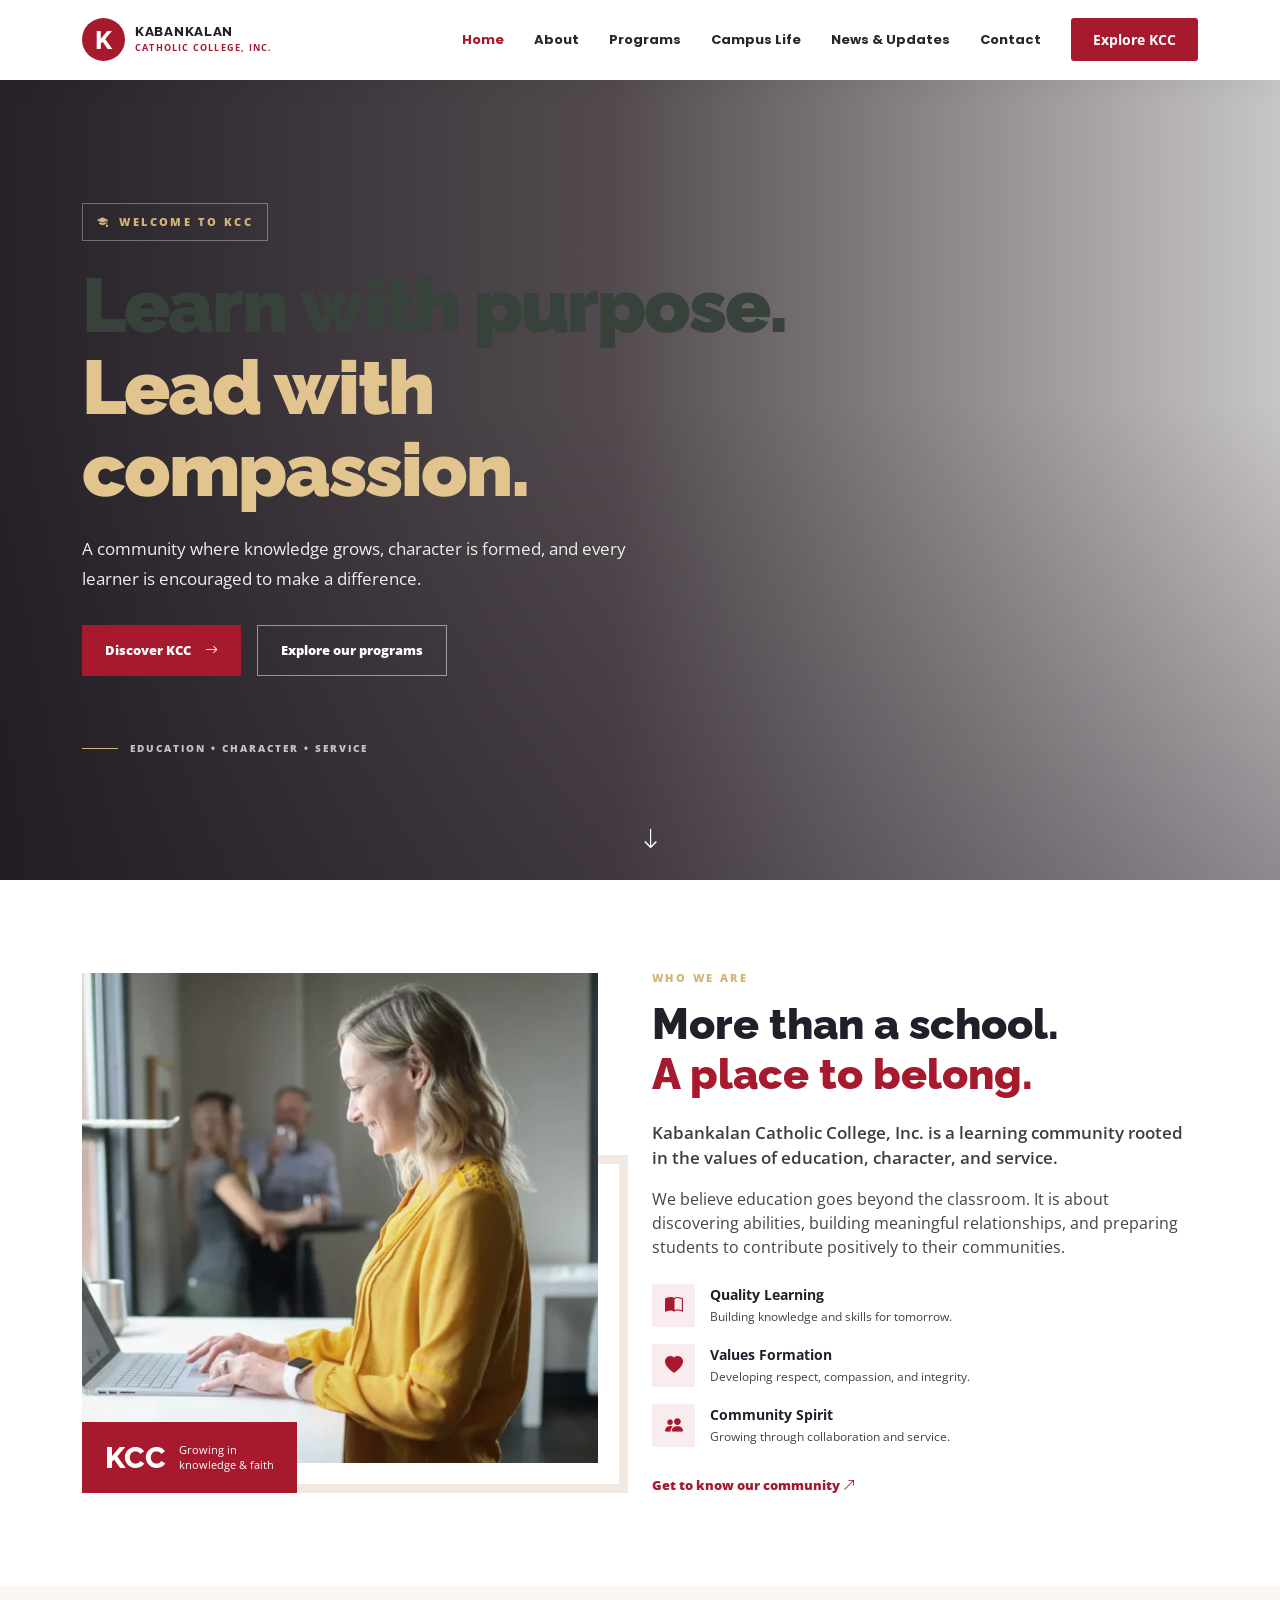
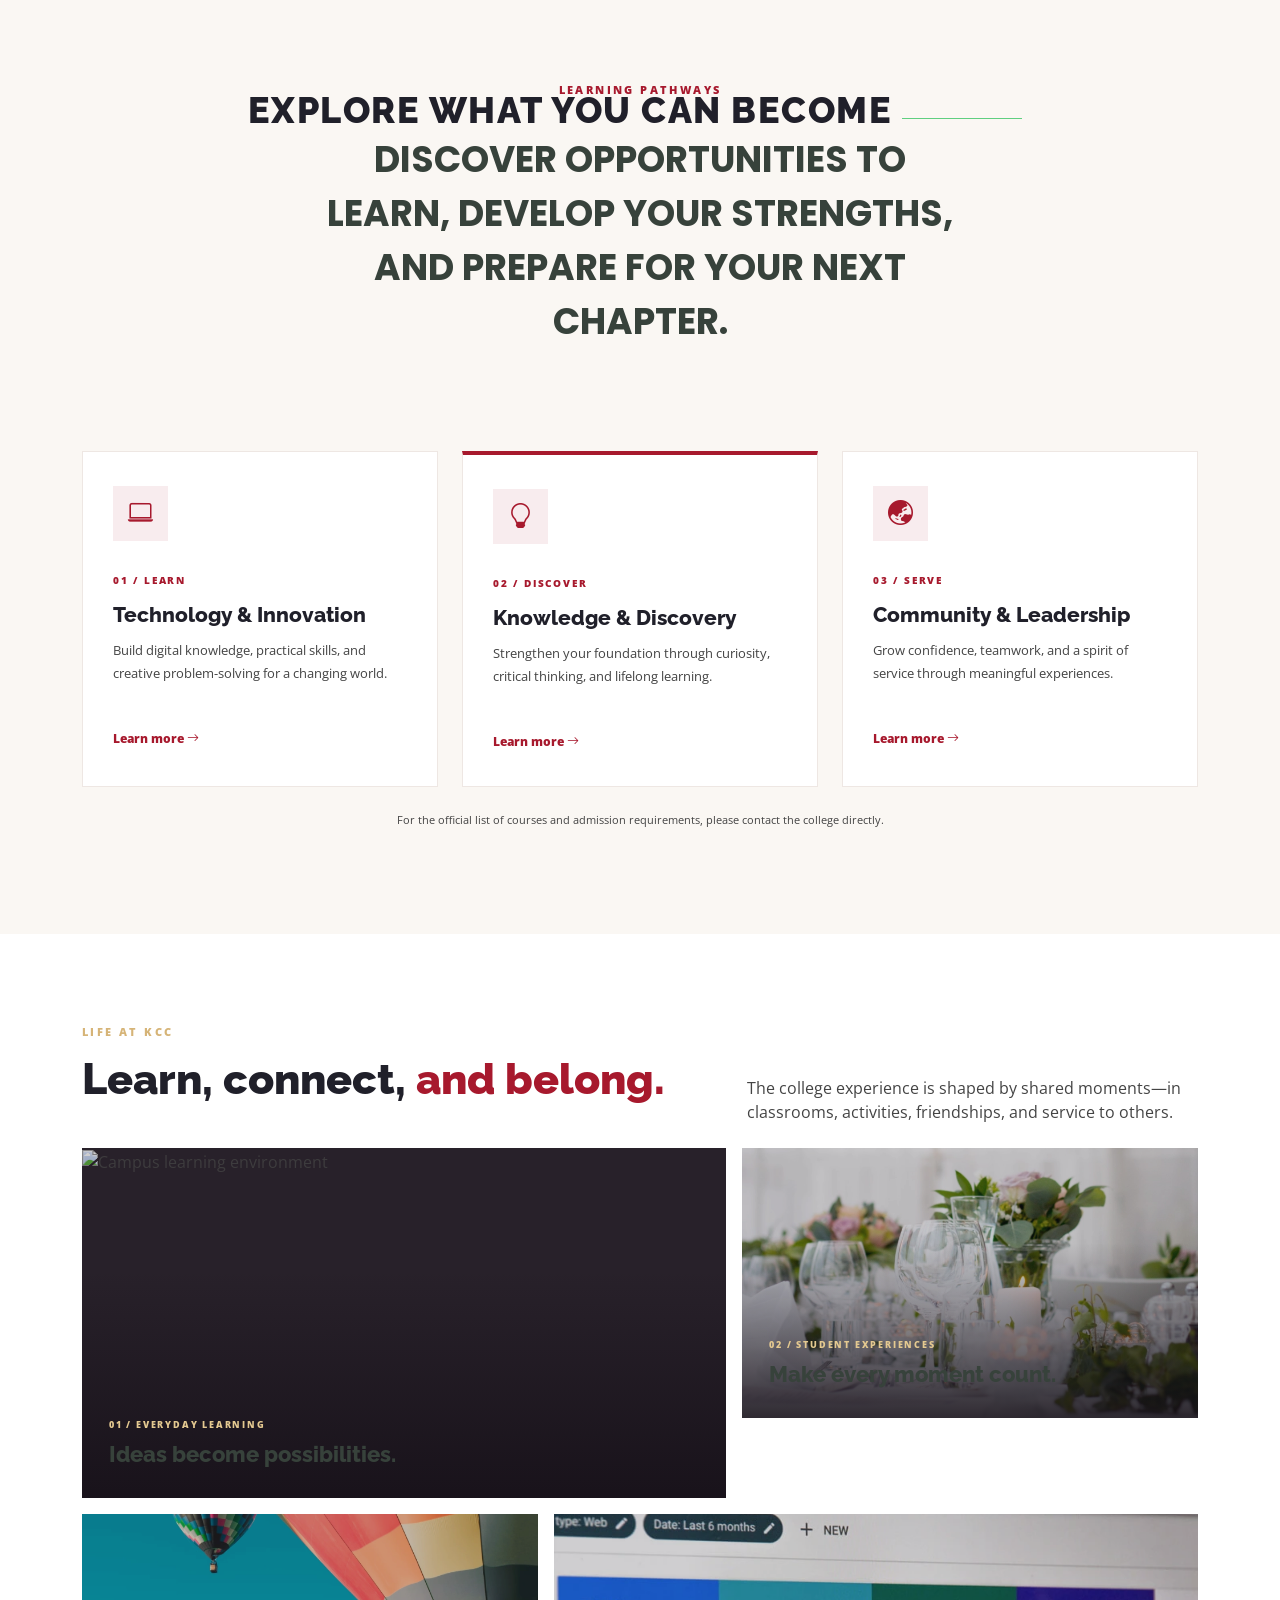
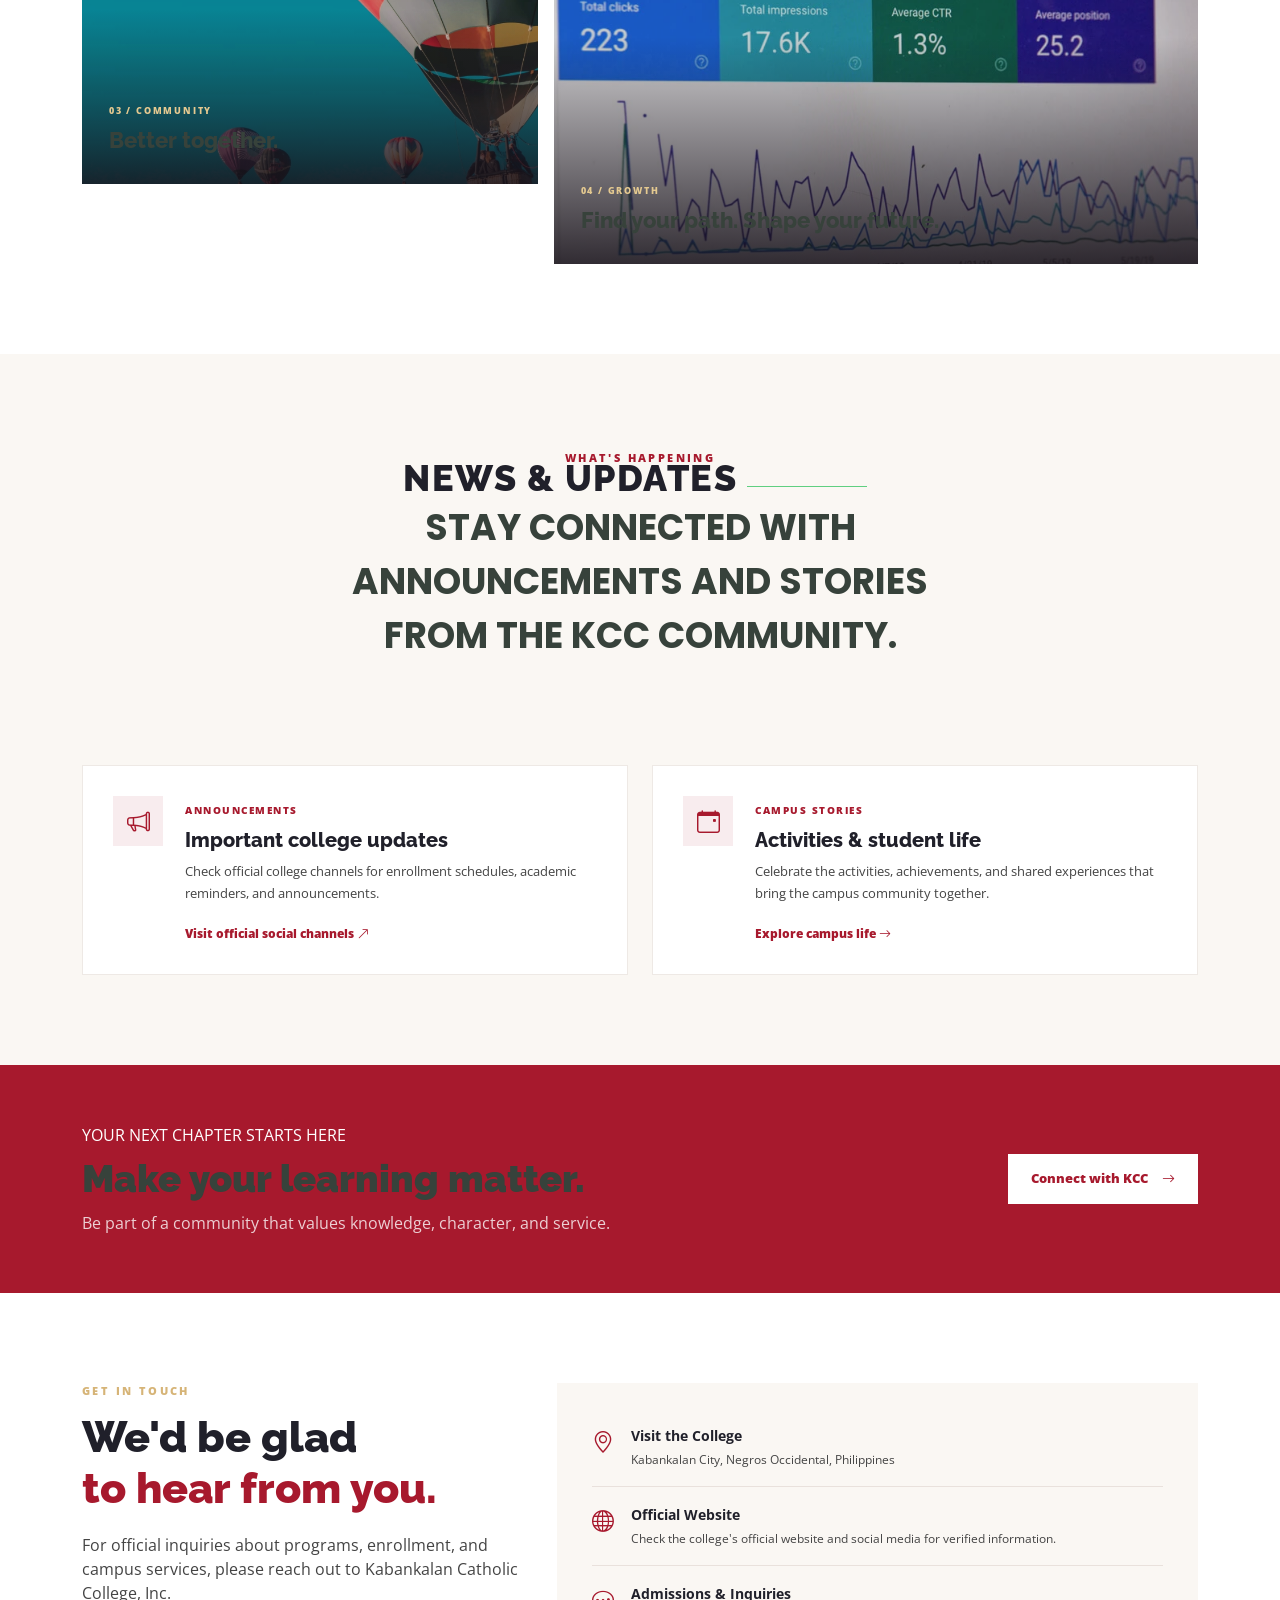
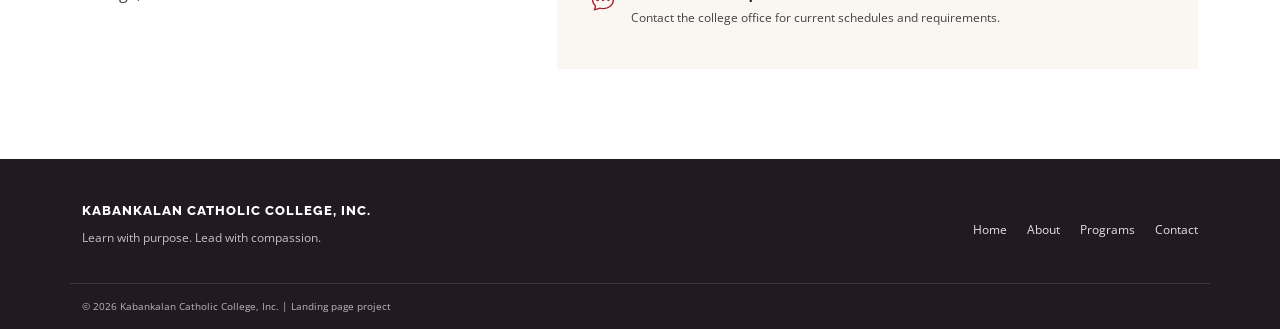
==== index.html @ 814be68b "update commit" ====
<!DOCTYPE html>
<html lang="en">
<head>
  <meta charset="utf-8"><meta name="viewport" content="width=device-width, initial-scale=1">
  <title>Kabankalan Catholic College, Inc. | Learn. Lead. Serve.</title>
  <meta name="description" content="Discover Kabankalan Catholic College, Inc. — a community committed to learning, character, and service.">
  <link rel="icon" href="assets/img/favicon.png">
  <link rel="preconnect" href="https://fonts.googleapis.com"><link rel="preconnect" href="https://fonts.gstatic.com" crossorigin>
  <link href="https://fonts.googleapis.com/css2?family=Open+Sans:wght@400;500;600;700;800&family=Poppins:wght@400;500;600;700;800&family=Raleway:wght@500;600;700;800;900&display=swap" rel="stylesheet">
  <link href="assets/vendor/bootstrap/css/bootstrap.min.css" rel="stylesheet"><link href="assets/vendor/bootstrap-icons/bootstrap-icons.css" rel="stylesheet"><link href="assets/vendor/aos/aos.css" rel="stylesheet"><link href="assets/css/main.css" rel="stylesheet"><link href="assets/css/kcc-custom.css" rel="stylesheet">
</head>
<body>
<header id="header" class="header d-flex align-items-center sticky-top"><div class="container-fluid container-xl d-flex align-items-center">
  <a href="#home" class="logo d-flex align-items-center me-auto"><span class="brand-mark">K</span><span class="brand-name">KABANKALAN<br><small>CATHOLIC COLLEGE, INC.</small></span></a>
  <nav id="navmenu" class="navmenu"><ul><li><a class="active" href="#home">Home</a></li><li><a href="#about">About</a></li><li><a href="#programs">Programs</a></li><li><a href="#campus">Campus Life</a></li><li><a href="#news">News & Updates</a></li><li><a href="#contact">Contact</a></li></ul><i class="mobile-nav-toggle d-xl-none bi bi-list"></i></nav>
  <a class="btn-getstarted" href="#programs">Explore KCC</a>
</div></header>
<main>
<section id="home" class="hero-kcc"><div class="hero-shade"></div><div class="container position-relative"><div class="row align-items-center min-vh-hero"><div class="col-lg-8" data-aos="fade-up"><span class="eyebrow"><i class="bi bi-mortarboard-fill"></i> WELCOME TO KCC</span><h1>Learn with purpose.<br><em>Lead with compassion.</em></h1><p class="hero-lead">A community where knowledge grows, character is formed, and every learner is encouraged to make a difference.</p><div class="d-flex flex-wrap gap-3"><a href="#about" class="btn-hero">Discover KCC <i class="bi bi-arrow-right"></i></a><a href="#programs" class="btn-outline-hero">Explore our programs</a></div><div class="hero-note"><span class="note-line"></span> EDUCATION • CHARACTER • SERVICE</div></div></div></div><a href="#about" class="scroll-cue"><i class="bi bi-arrow-down"></i></a></section>
<section id="about" class="section about-kcc"><div class="container"><div class="row align-items-center gy-5"><div class="col-lg-6" data-aos="fade-right"><div class="about-image-wrap"><img src="assets/img/about/about-1.webp" class="img-fluid about-photo" alt="Education and learning"><div class="image-stamp"><strong>KCC</strong><span>Growing in<br>knowledge & faith</span></div></div></div><div class="col-lg-6" data-aos="fade-left"><div class="section-kicker">WHO WE ARE</div><h2 class="section-heading">More than a school.<br><span>A place to belong.</span></h2><p class="lead-copy">Kabankalan Catholic College, Inc. is a learning community rooted in the values of education, character, and service.</p><p>We believe education goes beyond the classroom. It is about discovering abilities, building meaningful relationships, and preparing students to contribute positively to their communities.</p><div class="value-list"><div><i class="bi bi-book-half"></i><span><b>Quality Learning</b><small>Building knowledge and skills for tomorrow.</small></span></div><div><i class="bi bi-heart-fill"></i><span><b>Values Formation</b><small>Developing respect, compassion, and integrity.</small></span></div><div><i class="bi bi-people-fill"></i><span><b>Community Spirit</b><small>Growing through collaboration and service.</small></span></div></div><a href="#contact" class="text-link">Get to know our community <i class="bi bi-arrow-up-right"></i></a></div></div></div></section>
<section id="programs" class="section programs-kcc"><div class="container"><div class="section-title text-center" data-aos="fade-up"><span>LEARNING PATHWAYS</span><h2>Explore what you can become</h2><p>Discover opportunities to learn, develop your strengths, and prepare for your next chapter.</p></div><div class="row gy-4"><div class="col-lg-4 col-md-6" data-aos="fade-up"><article class="program-card"><div class="program-icon"><i class="bi bi-laptop"></i></div><span class="program-number">01 / LEARN</span><h3>Technology & Innovation</h3><p>Build digital knowledge, practical skills, and creative problem-solving for a changing world.</p><a href="#contact">Learn more <i class="bi bi-arrow-right"></i></a></article></div><div class="col-lg-4 col-md-6" data-aos="fade-up" data-aos-delay="100"><article class="program-card featured"><div class="program-icon"><i class="bi bi-lightbulb"></i></div><span class="program-number">02 / DISCOVER</span><h3>Knowledge & Discovery</h3><p>Strengthen your foundation through curiosity, critical thinking, and lifelong learning.</p><a href="#contact">Learn more <i class="bi bi-arrow-right"></i></a></article></div><div class="col-lg-4 col-md-6" data-aos="fade-up" data-aos-delay="200"><article class="program-card"><div class="program-icon"><i class="bi bi-globe-asia-australia"></i></div><span class="program-number">03 / SERVE</span><h3>Community & Leadership</h3><p>Grow confidence, teamwork, and a spirit of service through meaningful experiences.</p><a href="#contact">Learn more <i class="bi bi-arrow-right"></i></a></article></div></div><p class="program-disclaimer">For the official list of courses and admission requirements, please contact the college directly.</p></div></section>
<section id="campus" class="section campus-kcc"><div class="container"><div class="row align-items-end mb-4"><div class="col-lg-7"><div class="section-kicker">LIFE AT KCC</div><h2 class="section-heading">Learn, connect, <span>and belong.</span></h2></div><div class="col-lg-5"><p class="mb-0">The college experience is shaped by shared moments—in classrooms, activities, friendships, and service to others.</p></div></div><div class="row g-3 campus-grid"><div class="col-md-7"><div class="campus-tile tile-large"><img src="assets/img/hero-bg.jpg" alt="Campus learning environment"><div><span>01 / EVERYDAY LEARNING</span><h3>Ideas become possibilities.</h3></div></div></div><div class="col-md-5"><div class="campus-tile"><img src="assets/img/event/event-item-1.webp" alt="Student event"><div><span>02 / STUDENT EXPERIENCES</span><h3>Make every moment count.</h3></div></div></div><div class="col-md-5"><div class="campus-tile"><img src="assets/img/event/event-item-2.webp" alt="College community activity"><div><span>03 / COMMUNITY</span><h3>Better together.</h3></div></div></div><div class="col-md-7"><div class="campus-tile tile-wide"><img src="assets/img/course/course-2.webp" alt="Learning and collaboration"><div><span>04 / GROWTH</span><h3>Find your path. Shape your future.</h3></div></div></div></div></div></section>
<section id="news" class="section news-kcc"><div class="container"><div class="section-title text-center"><span>WHAT'S HAPPENING</span><h2>News & Updates</h2><p>Stay connected with announcements and stories from the KCC community.</p></div><div class="row gy-4"><div class="col-lg-6"><article class="news-card"><div class="news-icon"><i class="bi bi-megaphone"></i></div><div><span>ANNOUNCEMENTS</span><h3>Important college updates</h3><p>Check official college channels for enrollment schedules, academic reminders, and announcements.</p><a href="https://www.facebook.com/" target="_blank" rel="noopener">Visit official social channels <i class="bi bi-arrow-up-right"></i></a></div></article></div><div class="col-lg-6"><article class="news-card"><div class="news-icon"><i class="bi bi-calendar-event"></i></div><div><span>CAMPUS STORIES</span><h3>Activities & student life</h3><p>Celebrate the activities, achievements, and shared experiences that bring the campus community together.</p><a href="#campus">Explore campus life <i class="bi bi-arrow-right"></i></a></div></article></div></div></div></section>
<section class="cta-kcc"><div class="container"><div class="row align-items-center"><div class="col-lg-8"><span>YOUR NEXT CHAPTER STARTS HERE</span><h2>Make your learning matter.</h2><p>Be part of a community that values knowledge, character, and service.</p></div><div class="col-lg-4 text-lg-end"><a href="#contact" class="btn-hero">Connect with KCC <i class="bi bi-arrow-right"></i></a></div></div></div></section>
<section id="contact" class="section contact-kcc"><div class="container"><div class="row gy-4"><div class="col-lg-5"><div class="section-kicker">GET IN TOUCH</div><h2 class="section-heading">We'd be glad<br><span>to hear from you.</span></h2><p>For official inquiries about programs, enrollment, and campus services, please reach out to Kabankalan Catholic College, Inc.</p></div><div class="col-lg-7"><div class="contact-panel"><div><i class="bi bi-geo-alt"></i><span><b>Visit the College</b><small>Kabankalan City, Negros Occidental, Philippines</small></span></div><div><i class="bi bi-globe"></i><span><b>Official Website</b><small>Check the college's official website and social media for verified information.</small></span></div><div><i class="bi bi-chat-dots"></i><span><b>Admissions & Inquiries</b><small>Contact the college office for current schedules and requirements.</small></span></div></div></div></div></div></section>
</main>
<footer class="footer-kcc"><div class="container d-flex flex-wrap justify-content-between gap-3"><div><b>KABANKALAN CATHOLIC COLLEGE, INC.</b><p>Learn with purpose. Lead with compassion.</p></div><div class="footer-links"><a href="#home">Home</a><a href="#about">About</a><a href="#programs">Programs</a><a href="#contact">Contact</a></div></div><div class="container copyright">© 2026 Kabankalan Catholic College, Inc. | Landing page project</div></footer>
<script src="assets/vendor/bootstrap/js/bootstrap.bundle.min.js"></script><script src="assets/vendor/aos/aos.js"></script><script src="assets/js/main.js"></script><script>if(window.AOS){AOS.init({duration:700,once:true,offset:60});}</script>
</body></html>
---- assets/css/main.css ----
/**
* Template Name: Mentor
* Template URL: https://bootstrapmade.com/mentor-free-education-bootstrap-theme/
* Updated: Jul 07 2025 with Bootstrap v5.3.7
* Author: BootstrapMade.com
* License: https://bootstrapmade.com/license/
*/

/*--------------------------------------------------------------
# Font & Color Variables
# Help: https://bootstrapmade.com/color-system/
--------------------------------------------------------------*/
/* Fonts */
:root {
  --default-font: "Open Sans",  system-ui, -apple-system, "Segoe UI", Roboto, "Helvetica Neue", Arial, "Noto Sans", "Liberation Sans", sans-serif, "Apple Color Emoji", "Segoe UI Emoji", "Segoe UI Symbol", "Noto Color Emoji";
  --heading-font: "Raleway",  sans-serif;
  --nav-font: "Poppins",  sans-serif;
}

/* Global Colors - The following color variables are used throughout the website. Updating them here will change the color scheme of the entire website */
:root { 
  --background-color: #ffffff; /* Background color for the entire website, including individual sections */
  --default-color: #444444; /* Default color used for the majority of the text content across the entire website */
  --heading-color: #37423b; /* Color for headings, subheadings and title throughout the website */
  --accent-color: #5fcf80; /* Accent color that represents your brand on the website. It's used for buttons, links, and other elements that need to stand out */
  --surface-color: #ffffff; /* The surface color is used as a background of boxed elements within sections, such as cards, icon boxes, or other elements that require a visual separation from the global background. */
  --contrast-color: #ffffff; /* Contrast color for text, ensuring readability against backgrounds of accent, heading, or default colors. */
}

/* Nav Menu Colors - The following color variables are used specifically for the navigation menu. They are separate from the global colors to allow for more customization options */
:root {
  --nav-color: #272828;  /* The default color of the main navmenu links */
  --nav-hover-color: #5fcf80; /* Applied to main navmenu links when they are hovered over or active */
  --nav-mobile-background-color: #ffffff; /* Used as the background color for mobile navigation menu */
  --nav-dropdown-background-color: #ffffff; /* Used as the background color for dropdown items that appear when hovering over primary navigation items */
  --nav-dropdown-color: #272828; /* Used for navigation links of the dropdown items in the navigation menu. */
  --nav-dropdown-hover-color: #5fcf80; /* Similar to --nav-hover-color, this color is applied to dropdown navigation links when they are hovered over. */
}

/* Color Presets - These classes override global colors when applied to any section or element, providing reuse of the sam color scheme. */

.light-background {
  --background-color: #f9f9f9;
  --surface-color: #ffffff;
}

.dark-background {
  --background-color: #060606;
  --default-color: #ffffff;
  --heading-color: #ffffff;
  --surface-color: #252525;
  --contrast-color: #ffffff;
}

/* Smooth scroll */
:root {
  scroll-behavior: smooth;
}

/*--------------------------------------------------------------
# General Styling & Shared Classes
--------------------------------------------------------------*/
body {
  color: var(--default-color);
  background-color: var(--background-color);
  font-family: var(--default-font);
}

a {
  color: var(--accent-color);
  text-decoration: none;
  transition: 0.3s;
}

a:hover {
  color: color-mix(in srgb, var(--accent-color), transparent 25%);
  text-decoration: none;
}

h1,
h2,
h3,
h4,
h5,
h6 {
  color: var(--heading-color);
  font-family: var(--heading-font);
}

/* Email Form Messages
------------------------------*/
.email-form .error-message {
  display: none;
  background: #df1529;
  color: #ffffff;
  text-align: left;
  padding: 15px;
  margin-bottom: 24px;
  font-weight: 600;
}

.email-form .sent-message {
  display: none;
  color: #ffffff;
  background: #059652;
  text-align: center;
  padding: 15px;
  margin-bottom: 24px;
  font-weight: 600;
}

.email-form .loading {
  display: none;
  background: var(--surface-color);
  text-align: center;
  padding: 15px;
  margin-bottom: 24px;
}

.email-form .loading:before {
  content: "";
  display: inline-block;
  border-radius: 50%;
  width: 24px;
  height: 24px;
  margin: 0 10px -6px 0;
  border: 3px solid var(--accent-color);
  border-top-color: var(--surface-color);
  animation: email-form-loading 1s linear infinite;
}

@keyframes email-form-loading {
  0% {
    transform: rotate(0deg);
  }

  100% {
    transform: rotate(360deg);
  }
}

/* Pulsating Play Button
------------------------------*/
.pulsating-play-btn {
  width: 94px;
  height: 94px;
  background: radial-gradient(var(--accent-color) 50%, color-mix(in srgb, var(--accent-color), transparent 75%) 52%);
  border-radius: 50%;
  display: block;
  position: relative;
  overflow: hidden;
}

.pulsating-play-btn:before {
  content: "";
  position: absolute;
  width: 120px;
  height: 120px;
  animation-delay: 0s;
  animation: pulsate-play-btn 2s;
  animation-direction: forwards;
  animation-iteration-count: infinite;
  animation-timing-function: steps;
  opacity: 1;
  border-radius: 50%;
  border: 5px solid color-mix(in srgb, var(--accent-color), transparent 30%);
  top: -15%;
  left: -15%;
  background: rgba(198, 16, 0, 0);
}

.pulsating-play-btn:after {
  content: "";
  position: absolute;
  left: 50%;
  top: 50%;
  transform: translateX(-40%) translateY(-50%);
  width: 0;
  height: 0;
  border-top: 10px solid transparent;
  border-bottom: 10px solid transparent;
  border-left: 15px solid #fff;
  z-index: 100;
  transition: all 400ms cubic-bezier(0.55, 0.055, 0.675, 0.19);
}

.pulsating-play-btn:hover:before {
  content: "";
  position: absolute;
  left: 50%;
  top: 50%;
  transform: translateX(-40%) translateY(-50%);
  width: 0;
  height: 0;
  border: none;
  border-top: 10px solid transparent;
  border-bottom: 10px solid transparent;
  border-left: 15px solid #fff;
  z-index: 200;
  animation: none;
  border-radius: 0;
}

.pulsating-play-btn:hover:after {
  border-left: 15px solid var(--accent-color);
  transform: scale(20);
}

@keyframes pulsate-play-btn {
  0% {
    transform: scale(0.6, 0.6);
    opacity: 1;
  }

  100% {
    transform: scale(1, 1);
    opacity: 0;
  }
}

/*--------------------------------------------------------------
# Global Header
--------------------------------------------------------------*/
.header {
  color: var(--default-color);
  background-color: var(--background-color);
  padding: 15px 0;
  transition: all 0.5s;
  z-index: 997;
}

.header .logo {
  line-height: 1;
}

.header .logo img {
  max-height: 36px;
  margin-right: 8px;
}

.header .logo h1 {
  font-weight: 700;
  font-size: 30px;
  margin: 0;
  letter-spacing: 1px;
  text-transform: uppercase;
  color: var(--accent-color);
}

.header .btn-getstarted,
.header .btn-getstarted:focus {
  color: var(--contrast-color);
  background: var(--accent-color);
  font-size: 14px;
  padding: 8px 25px;
  margin: 0 0 0 30px;
  border-radius: 50px;
  transition: 0.3s;
}

.header .btn-getstarted:hover,
.header .btn-getstarted:focus:hover {
  color: var(--contrast-color);
  background: color-mix(in srgb, var(--accent-color), transparent 15%);
}

@media (max-width: 1200px) {
  .header .logo {
    order: 1;
  }

  .header .btn-getstarted {
    order: 2;
    margin: 0 15px 0 0;
    padding: 6px 15px;
  }

  .header .navmenu {
    order: 3;
  }
}

.scrolled .header {
  box-shadow: 0px 0 18px rgba(0, 0, 0, 0.1);
}

/*--------------------------------------------------------------
# Navigation Menu
--------------------------------------------------------------*/
/* Navmenu - Desktop */
@media (min-width: 1200px) {
  .navmenu {
    padding: 0;
  }

  .navmenu ul {
    margin: 0;
    padding: 0;
    display: flex;
    list-style: none;
    align-items: center;
  }

  .navmenu li {
    position: relative;
  }

  .navmenu a,
  .navmenu a:focus {
    color: var(--nav-color);
    padding: 18px 15px;
    font-size: 16px;
    font-family: var(--nav-font);
    font-weight: 400;
    display: flex;
    align-items: center;
    justify-content: space-between;
    white-space: nowrap;
    transition: 0.3s;
  }

  .navmenu a i,
  .navmenu a:focus i {
    font-size: 12px;
    line-height: 0;
    margin-left: 5px;
    transition: 0.3s;
  }

  .navmenu li:last-child a {
    padding-right: 0;
  }

  .navmenu li:hover>a,
  .navmenu .active,
  .navmenu .active:focus {
    color: var(--nav-hover-color);
  }

  .navmenu .dropdown ul {
    margin: 0;
    padding: 10px 0;
    background: var(--nav-dropdown-background-color);
    display: block;
    position: absolute;
    visibility: hidden;
    left: 14px;
    top: 130%;
    opacity: 0;
    transition: 0.3s;
    border-radius: 4px;
    z-index: 99;
    box-shadow: 0px 0px 30px rgba(0, 0, 0, 0.1);
  }

  .navmenu .dropdown ul li {
    min-width: 200px;
  }

  .navmenu .dropdown ul a {
    padding: 10px 20px;
    font-size: 15px;
    text-transform: none;
    color: var(--nav-dropdown-color);
  }

  .navmenu .dropdown ul a i {
    font-size: 12px;
  }

  .navmenu .dropdown ul a:hover,
  .navmenu .dropdown ul .active:hover,
  .navmenu .dropdown ul li:hover>a {
    color: var(--nav-dropdown-hover-color);
  }

  .navmenu .dropdown:hover>ul {
    opacity: 1;
    top: 100%;
    visibility: visible;
  }

  .navmenu .dropdown .dropdown ul {
    top: 0;
    left: -90%;
    visibility: hidden;
  }

  .navmenu .dropdown .dropdown:hover>ul {
    opacity: 1;
    top: 0;
    left: -100%;
    visibility: visible;
  }
}

/* Navmenu - Mobile */
@media (max-width: 1199px) {
  .mobile-nav-toggle {
    color: var(--nav-color);
    font-size: 28px;
    line-height: 0;
    margin-right: 10px;
    cursor: pointer;
    transition: color 0.3s;
  }

  .navmenu {
    padding: 0;
    z-index: 9997;
  }

  .navmenu ul {
    display: none;
    list-style: none;
    position: absolute;
    inset: 60px 20px 20px 20px;
    padding: 10px 0;
    margin: 0;
    border-radius: 6px;
    background-color: var(--nav-mobile-background-color);
    border: 1px solid color-mix(in srgb, var(--default-color), transparent 90%);
    box-shadow: none;
    overflow-y: auto;
    transition: 0.3s;
    z-index: 9998;
  }

  .navmenu a,
  .navmenu a:focus {
    color: var(--nav-dropdown-color);
    padding: 10px 20px;
    font-family: var(--nav-font);
    font-size: 17px;
    font-weight: 500;
    display: flex;
    align-items: center;
    justify-content: space-between;
    white-space: nowrap;
    transition: 0.3s;
  }

  .navmenu a i,
  .navmenu a:focus i {
    font-size: 12px;
    line-height: 0;
    margin-left: 5px;
    width: 30px;
    height: 30px;
    display: flex;
    align-items: center;
    justify-content: center;
    border-radius: 50%;
    transition: 0.3s;
    background-color: color-mix(in srgb, var(--accent-color), transparent 90%);
  }

  .navmenu a i:hover,
  .navmenu a:focus i:hover {
    background-color: var(--accent-color);
    color: var(--contrast-color);
  }

  .navmenu a:hover,
  .navmenu .active,
  .navmenu .active:focus {
    color: var(--nav-dropdown-hover-color);
  }

  .navmenu .active i,
  .navmenu .active:focus i {
    background-color: var(--accent-color);
    color: var(--contrast-color);
    transform: rotate(180deg);
  }

  .navmenu .dropdown ul {
    position: static;
    display: none;
    z-index: 99;
    padding: 10px 0;
    margin: 10px 20px;
    background-color: var(--nav-dropdown-background-color);
    transition: all 0.5s ease-in-out;
  }

  .navmenu .dropdown ul ul {
    background-color: rgba(33, 37, 41, 0.1);
  }

  .navmenu .dropdown>.dropdown-active {
    display: block;
    background-color: rgba(33, 37, 41, 0.03);
  }

  .mobile-nav-active {
    overflow: hidden;
  }

  .mobile-nav-active .mobile-nav-toggle {
    color: #fff;
    position: absolute;
    font-size: 32px;
    top: 15px;
    right: 15px;
    margin-right: 0;
    z-index: 9999;
  }

  .mobile-nav-active .navmenu {
    position: fixed;
    overflow: hidden;
    inset: 0;
    background: rgba(33, 37, 41, 0.8);
    transition: 0.3s;
  }

  .mobile-nav-active .navmenu>ul {
    display: block;
  }
}

/*--------------------------------------------------------------
# Global Footer
--------------------------------------------------------------*/
.footer {
  color: var(--default-color);
  background-color: var(--background-color);
  font-size: 14px;
  padding-bottom: 50px;
  position: relative;
}

.footer .footer-top {
  padding-top: 50px;
}

.footer .footer-about .logo {
  margin-bottom: 0;
}

.footer .footer-about .logo img {
  max-height: 40px;
  margin-right: 6px;
}

.footer .footer-about .logo span {
  font-size: 26px;
  font-weight: 700;
  letter-spacing: 1px;
  font-family: var(--heading-font);
  color: var(--heading-color);
}

.footer .footer-about p {
  font-size: 14px;
  font-family: var(--heading-font);
}

.footer .social-links a {
  display: flex;
  align-items: center;
  justify-content: center;
  width: 40px;
  height: 40px;
  border-radius: 50%;
  border: 1px solid color-mix(in srgb, var(--default-color), transparent 50%);
  font-size: 16px;
  color: color-mix(in srgb, var(--default-color), transparent 30%);
  margin-right: 10px;
  transition: 0.3s;
}

.footer .social-links a:hover {
  color: var(--accent-color);
  border-color: var(--accent-color);
}

.footer h4 {
  font-size: 16px;
  font-weight: bold;
  position: relative;
  padding-bottom: 12px;
}

.footer .footer-links {
  margin-bottom: 30px;
}

.footer .footer-links ul {
  list-style: none;
  padding: 0;
  margin: 0;
}

.footer .footer-links ul i {
  padding-right: 2px;
  font-size: 12px;
  line-height: 0;
}

.footer .footer-links ul li {
  padding: 10px 0;
  display: flex;
  align-items: center;
}

.footer .footer-links ul li:first-child {
  padding-top: 0;
}

.footer .footer-links ul a {
  color: color-mix(in srgb, var(--default-color), transparent 30%);
  display: inline-block;
  line-height: 1;
}

.footer .footer-links ul a:hover {
  color: var(--accent-color);
}

.footer .footer-contact p {
  margin-bottom: 5px;
}

.footer .footer-newsletter .newsletter-form {
  margin-top: 30px;
  margin-bottom: 15px;
  padding: 6px 8px;
  position: relative;
  border-radius: 50px;
  border: 1px solid color-mix(in srgb, var(--default-color), transparent 80%);
  display: flex;
  background-color: var(--surface-color);
  transition: 0.3s;
}

.footer .footer-newsletter .newsletter-form:focus-within {
  border-color: var(--accent-color);
}

.footer .footer-newsletter .newsletter-form input[type=email] {
  border: 0;
  padding: 4px 8px;
  width: 100%;
  background-color: var(--surface-color);
  color: var(--default-color);
}

.footer .footer-newsletter .newsletter-form input[type=email]:focus-visible {
  outline: none;
}

.footer .footer-newsletter .newsletter-form input[type=submit] {
  border: 0;
  font-size: 16px;
  padding: 0 20px 2px 20px;
  margin: -7px -8px -7px 0;
  background: var(--accent-color);
  color: var(--contrast-color);
  transition: 0.3s;
  border-radius: 50px;
}

.footer .footer-newsletter .newsletter-form input[type=submit]:hover {
  background: color-mix(in srgb, var(--accent-color), transparent 20%);
}

.footer .copyright {
  padding-top: 25px;
  padding-bottom: 25px;
  background-color: color-mix(in srgb, var(--default-color), transparent 95%);
}

.footer .copyright p {
  margin-bottom: 0;
}

.footer .credits {
  margin-top: 6px;
  font-size: 13px;
}

/*--------------------------------------------------------------
# Preloader
--------------------------------------------------------------*/
#preloader {
  position: fixed;
  inset: 0;
  z-index: 999999;
  overflow: hidden;
  background: var(--background-color);
  transition: all 0.6s ease-out;
}

#preloader:before {
  content: "";
  position: fixed;
  top: calc(50% - 30px);
  left: calc(50% - 30px);
  border: 6px solid #ffffff;
  border-color: var(--accent-color) transparent var(--accent-color) transparent;
  border-radius: 50%;
  width: 60px;
  height: 60px;
  animation: animate-preloader 1.5s linear infinite;
}

@keyframes animate-preloader {
  0% {
    transform: rotate(0deg);
  }

  100% {
    transform: rotate(360deg);
  }
}

/*--------------------------------------------------------------
# Scroll Top Button
--------------------------------------------------------------*/
.scroll-top {
  position: fixed;
  visibility: hidden;
  opacity: 0;
  right: 15px;
  bottom: -15px;
  z-index: 99999;
  background-color: var(--accent-color);
  width: 44px;
  height: 44px;
  border-radius: 50px;
  transition: all 0.4s;
}

.scroll-top i {
  font-size: 24px;
  color: var(--contrast-color);
  line-height: 0;
}

.scroll-top:hover {
  background-color: color-mix(in srgb, var(--accent-color), transparent 20%);
  color: var(--contrast-color);
}

.scroll-top.active {
  visibility: visible;
  opacity: 1;
  bottom: 15px;
}

/*--------------------------------------------------------------
# Disable aos animation delay on mobile devices
--------------------------------------------------------------*/
@media screen and (max-width: 768px) {
  [data-aos-delay] {
    transition-delay: 0 !important;
  }
}

/*--------------------------------------------------------------
# Global Page Titles & Breadcrumbs
--------------------------------------------------------------*/
.page-title {
  --default-color: var(--contrast-color);
  --background-color: var(--accent-color);
  --heading-color: var(--contrast-color);
  color: var(--default-color);
  background-color: var(--background-color);
  position: relative;
}

.page-title .heading {
  padding: 80px 0;
  border-top: 1px solid color-mix(in srgb, var(--default-color), transparent 90%);
}

.page-title .heading h1 {
  font-size: 38px;
  font-weight: 700;
}

.page-title nav {
  background-color: color-mix(in srgb, var(--accent-color) 90%, black 5%);
  padding: 20px 0;
}

.page-title nav a {
  color: var(--default-color);
}

.page-title nav ol {
  display: flex;
  flex-wrap: wrap;
  list-style: none;
  margin: 0;
  font-size: 16px;
  font-weight: 600;
}

.page-title nav ol li+li {
  padding-left: 10px;
}

.page-title nav ol li+li::before {
  content: "/";
  display: inline-block;
  padding-right: 10px;
  color: color-mix(in srgb, var(--default-color), transparent 70%);
}

/*--------------------------------------------------------------
# Global Sections
--------------------------------------------------------------*/
section,
.section {
  color: var(--default-color);
  background-color: var(--background-color);
  padding: 60px 0;
  scroll-margin-top: 900px;
  overflow: clip;
}

@media (max-width: 1199px) {

  section,
  .section {
    scroll-margin-top: 66px;
  }
}

/*--------------------------------------------------------------
# Global Section Titles
--------------------------------------------------------------*/
.section-title {
  padding-bottom: 60px;
  position: relative;
}

.section-title h2 {
  font-size: 14px;
  font-weight: 500;
  padding: 0;
  line-height: 1px;
  margin: 0;
  letter-spacing: 1.5px;
  text-transform: uppercase;
  color: color-mix(in srgb, var(--default-color), transparent 50%);
  position: relative;
}

.section-title h2::after {
  content: "";
  width: 120px;
  height: 1px;
  display: inline-block;
  background: var(--accent-color);
  margin: 4px 10px;
}

.section-title p {
  color: var(--heading-color);
  margin: 0;
  font-size: 36px;
  font-weight: 700;
  font-family: var(--nav-font);
  text-transform: uppercase;
}

/*--------------------------------------------------------------
# Hero Section
--------------------------------------------------------------*/
.hero {
  width: 100%;
  min-height: 80vh;
  position: relative;
  padding: 80px 0;
  display: flex;
  align-items: center;
  justify-content: center;
  color: var(--default-color);
}

.hero img {
  position: absolute;
  inset: 0;
  display: block;
  width: 100%;
  height: 100%;
  object-fit: cover;
  z-index: 1;
}

.hero:before {
  content: "";
  background: color-mix(in srgb, var(--background-color), transparent 60%);
  position: absolute;
  inset: 0;
  z-index: 2;
}

.hero .container {
  position: relative;
  z-index: 3;
}

.hero h2 {
  margin: 0;
  font-size: 48px;
  font-weight: 700;
}

.hero p {
  color: color-mix(in srgb, var(--default-color), transparent 20%);
  margin: 10px 0 0 0;
  font-size: 24px;
}

.hero .btn-get-started {
  font-weight: 500;
  font-size: 15px;
  letter-spacing: 1px;
  display: inline-block;
  padding: 8px 35px 10px 35px;
  border-radius: 50px;
  transition: 0.4s;
  margin-top: 30px;
  border: 2px solid var(--default-color);
  color: var(--default-color);
}

.hero .btn-get-started:hover {
  background: var(--accent-color);
  border: 2px solid var(--accent-color);
}

@media (max-width: 768px) {
  .hero h2 {
    font-size: 32px;
  }

  .hero p {
    font-size: 18px;
  }
}

/*--------------------------------------------------------------
# About Section
--------------------------------------------------------------*/
.about .content h3 {
  font-size: 2rem;
  font-weight: 700;
}

.about .content ul {
  list-style: none;
  padding: 0;
}

.about .content ul li {
  padding-bottom: 10px;
}

.about .content ul i {
  font-size: 1.25rem;
  margin-right: 4px;
  color: var(--accent-color);
}

.about .content p:last-child {
  margin-bottom: 0;
}

.about .content .read-more {
  background: var(--accent-color);
  color: var(--contrast-color);
  font-family: var(--heading-font);
  font-weight: 500;
  font-size: 15px;
  letter-spacing: 1px;
  padding: 10px 24px 12px 24px;
  border-radius: 50px;
  transition: 0.3s;
  display: inline-flex;
  align-items: center;
  justify-content: center;
}

.about .content .read-more i {
  font-size: 18px;
  margin-left: 5px;
  line-height: 0;
  transition: 0.3s;
}

.about .content .read-more:hover {
  background: color-mix(in srgb, var(--accent-color), transparent 20%);
  padding-right: 19px;
}

.about .content .read-more:hover i {
  margin-left: 10px;
}

/*--------------------------------------------------------------
# Counts Section
--------------------------------------------------------------*/
.counts {
  padding: 25px 0;
}

.counts .stats-item {
  padding: 30px;
  width: 100%;
}

.counts .stats-item span {
  font-size: 48px;
  display: block;
  color: var(--accent-color);
  font-weight: 700;
}

.counts .stats-item p {
  color: color-mix(in srgb, var(--default-color), transparent 40%);
  padding: 0;
  margin: 0;
  font-family: var(--heading-font);
  font-size: 15px;
  font-weight: 600;
}

/*--------------------------------------------------------------
# Why Us Section
--------------------------------------------------------------*/
.why-us .why-box {
  color: var(--contrast-color);
  background: var(--accent-color);
  padding: 30px;
}

.why-us .why-box h3 {
  color: var(--contrast-color);
  font-weight: 700;
  font-size: 34px;
  margin-bottom: 30px;
}

.why-us .why-box p {
  margin-bottom: 30px;
}

.why-us .why-box .more-btn {
  display: inline-block;
  background: color-mix(in srgb, var(--contrast-color), transparent 85%);
  padding: 8px 40px 10px 40px;
  color: var(--contrast-color);
  transition: all ease-in-out 0.4s;
  border-radius: 50px;
}

.why-us .why-box .more-btn i {
  font-size: 14px;
}

.why-us .why-box .more-btn:hover {
  color: var(--accent-color);
  background: var(--surface-color);
}

.why-us .icon-box {
  background-color: var(--surface-color);
  text-align: center;
  padding: 40px 30px;
  width: 100%;
  height: 100%;
  border: 1px solid color-mix(in srgb, var(--default-color), transparent 90%);
}

.why-us .icon-box i {
  color: var(--accent-color);
  font-size: 32px;
  margin-bottom: 30px;
  background: color-mix(in srgb, var(--accent-color), transparent 95%);
  border-radius: 50px;
  display: flex;
  align-items: center;
  justify-content: center;
  width: 72px;
  height: 72px;
  transition: 0.3s;
}

.why-us .icon-box h4 {
  font-size: 20px;
  font-weight: 700;
  margin: 0 0 30px 0;
}

.why-us .icon-box p {
  font-size: 15px;
  color: color-mix(in srgb, var(--default-color), transparent 30%);
}

.why-us .icon-box:hover i {
  color: var(--contrast-color);
  background: var(--accent-color);
}

/*--------------------------------------------------------------
# Features Section
--------------------------------------------------------------*/
.features {
  padding: 10px 0;
}

.features .features-item {
  background-color: var(--surface-color);
  display: flex;
  align-items: center;
  padding: 20px;
  transition: 0.3s;
  border: 1px solid color-mix(in srgb, var(--default-color), transparent 90%);
  position: relative;
}

.features .features-item i {
  font-size: 32px;
  padding-right: 10px;
  line-height: 0;
}

.features .features-item h3 {
  font-weight: 700;
  margin: 0;
  padding: 0;
  line-height: 1;
  font-size: 16px;
}

.features .features-item h3 a {
  color: var(--heading-color);
  transition: 0.3s;
}

.features .features-item:hover {
  border-color: var(--accent-color);
}

.features .features-item:hover h3 a {
  color: var(--accent-color);
}

/*--------------------------------------------------------------
# Courses Section
--------------------------------------------------------------*/
.courses .course-item {
  background-color: var(--surface-color);
  border: 1px solid color-mix(in srgb, var(--default-color), transparent 90%);
  border-radius: 5px;
}

.courses .course-content {
  padding: 15px;
}

.courses .course-content h3 {
  font-weight: 700;
  font-size: 20px;
}

.courses .course-content h3 a {
  color: var(--heading-color);
  transition: 0.3s;
}

.courses .course-content h3 a:hover {
  color: var(--accent-color);
}

.courses .course-content .category {
  background: var(--accent-color);
  color: var(--contrast-color);
  font-size: 14px;
  padding: 6px 14px;
  margin: 0;
  border-radius: 5px;
}

.courses .course-content .price {
  margin: 0;
  font-weight: 700;
  font-size: 18px;
  color: color-mix(in srgb, var(--default-color), transparent 20%);
}

.courses .course-content .description {
  font-size: 14px;
  color: color-mix(in srgb, var(--default-color), transparent 20%);
}

.courses .trainer {
  padding-top: 15px;
  border-top: 1px solid color-mix(in srgb, var(--default-color), transparent 90%);
}

.courses .trainer .trainer-profile img {
  max-width: 50px;
  border-radius: 50px;
}

.courses .trainer .trainer-profile .trainer-link {
  padding-left: 10px;
  font-weight: 600;
  font-size: 16px;
  color: color-mix(in srgb, var(--default-color), transparent 20%);
  transition: 0.3s;
}

.courses .trainer .trainer-profile .trainer-link:hover {
  color: var(--accent-color);
}

.courses .trainer .trainer-rank {
  font-size: 18px;
  color: color-mix(in srgb, var(--default-color), transparent 60%);
}

.courses .trainer .trainer-rank .user-icon {
  font-size: 22px;
}

/*--------------------------------------------------------------
# Trainers Index Section
--------------------------------------------------------------*/
.trainers-index .member {
  background-color: var(--surface-color);
  border: 1px solid color-mix(in srgb, var(--default-color), transparent 90%);
  text-align: center;
  margin-bottom: 20px;
}

.trainers-index .member img {
  margin: -1px -1px 30px -1px;
}

.trainers-index .member .member-content {
  padding: 0 20px 30px 20px;
}

.trainers-index .member h4 {
  font-weight: 700;
  margin-bottom: 2px;
  font-size: 18px;
}

.trainers-index .member span {
  font-style: italic;
  display: block;
  font-size: 13px;
  color: color-mix(in srgb, var(--default-color), transparent 20%);
}

.trainers-index .member p {
  padding-top: 10px;
  font-size: 14px;
  font-style: italic;
  color: color-mix(in srgb, var(--default-color), transparent 40%);
}

.trainers-index .member .social {
  margin-top: 15px;
}

.trainers-index .member .social a {
  color: color-mix(in srgb, var(--default-color), transparent 60%);
  transition: 0.3s;
}

.trainers-index .member .social a:hover {
  color: var(--accent-color);
}

.trainers-index .member .social i {
  font-size: 18px;
  margin: 0 2px;
}

/*--------------------------------------------------------------
# About Us Section
--------------------------------------------------------------*/
.about-us .content h3 {
  font-size: 2rem;
  font-weight: 700;
}

.about-us .content ul {
  list-style: none;
  padding: 0;
}

.about-us .content ul li {
  padding-bottom: 10px;
}

.about-us .content ul i {
  font-size: 1.25rem;
  margin-right: 4px;
  color: var(--accent-color);
}

.about-us .content p:last-child {
  margin-bottom: 0;
}

/*--------------------------------------------------------------
# Testimonials Section
--------------------------------------------------------------*/
.testimonials .testimonial-wrap {
  padding-left: 50px;
}

.testimonials .testimonials-carousel,
.testimonials .testimonials-slider {
  overflow: hidden;
}

.testimonials .testimonial-item {
  background-color: var(--surface-color);
  border: 1px solid color-mix(in srgb, var(--default-color), transparent 90%);
  box-sizing: content-box;
  padding: 30px 30px 30px 60px;
  margin: 30px 15px;
  min-height: 200px;
  position: relative;
}

.testimonials .testimonial-item .testimonial-img {
  width: 90px;
  border-radius: 10px;
  border: 6px solid var(--background-color);
  position: absolute;
  left: -45px;
}

.testimonials .testimonial-item h3 {
  font-size: 18px;
  font-weight: bold;
  margin: 10px 0 5px 0;
}

.testimonials .testimonial-item h4 {
  color: color-mix(in srgb, var(--default-color), transparent 50%);
  font-size: 14px;
  margin: 0;
}

.testimonials .testimonial-item .stars {
  margin: 10px 0;
}

.testimonials .testimonial-item .stars i {
  color: #ffc107;
  margin: 0 1px;
}

.testimonials .testimonial-item .quote-icon-left,
.testimonials .testimonial-item .quote-icon-right {
  color: color-mix(in srgb, var(--accent-color), transparent 60%);
  font-size: 26px;
  line-height: 0;
}

.testimonials .testimonial-item .quote-icon-left {
  display: inline-block;
  left: -5px;
  position: relative;
}

.testimonials .testimonial-item .quote-icon-right {
  display: inline-block;
  right: -5px;
  position: relative;
  top: 10px;
  transform: scale(-1, -1);
}

.testimonials .testimonial-item p {
  font-style: italic;
  margin: 15px auto 15px auto;
}

.testimonials .swiper-wrapper {
  height: auto;
}

.testimonials .swiper-pagination {
  margin-top: 20px;
  position: relative;
}

.testimonials .swiper-pagination .swiper-pagination-bullet {
  width: 12px;
  height: 12px;
  background-color: var(--background-color);
  opacity: 1;
  border: 1px solid var(--accent-color);
}

.testimonials .swiper-pagination .swiper-pagination-bullet-active {
  background-color: var(--accent-color);
}

@media (max-width: 767px) {
  .testimonials .testimonial-wrap {
    padding-left: 0;
  }

  .testimonials .testimonials-carousel,
  .testimonials .testimonials-slider {
    overflow: hidden;
  }

  .testimonials .testimonial-item {
    padding: 30px;
    margin: 15px;
  }

  .testimonials .testimonial-item .testimonial-img {
    position: static;
    left: auto;
  }
}

/*--------------------------------------------------------------
# Course Details Section
--------------------------------------------------------------*/
.course-details .course-header {
  margin-bottom: 40px;
}

.course-details .course-header .course-image {
  margin-bottom: 20px;
  border-radius: 12px;
  overflow: hidden;
}

.course-details .course-header .course-image img {
  width: 100%;
  height: 400px;
  object-fit: cover;
}

.course-details .course-header .course-meta {
  display: flex;
  justify-content: space-between;
  align-items: center;
  flex-wrap: wrap;
  gap: 20px;
}

@media (max-width: 768px) {
  .course-details .course-header .course-meta {
    flex-direction: column;
    align-items: flex-start;
  }
}

.course-details .course-header .instructor {
  display: flex;
  align-items: center;
  gap: 15px;
}

.course-details .course-header .instructor .instructor-avatar {
  width: 60px;
  height: 60px;
  border-radius: 50%;
  object-fit: cover;
}

.course-details .course-header .instructor .instructor-info h6 {
  margin: 0;
  font-size: 16px;
  font-weight: 600;
  color: var(--heading-color);
}

.course-details .course-header .instructor .instructor-info span {
  font-size: 14px;
  color: color-mix(in srgb, var(--default-color), transparent 30%);
}

.course-details .course-header .course-stats {
  display: flex;
  gap: 25px;
}

@media (max-width: 576px) {
  .course-details .course-header .course-stats {
    flex-wrap: wrap;
    gap: 15px;
  }
}

.course-details .course-header .course-stats .stat-item {
  display: flex;
  align-items: center;
  gap: 8px;
  font-size: 14px;
  color: var(--default-color);
}

.course-details .course-header .course-stats .stat-item i {
  color: var(--accent-color);
}

.course-details .course-content {
  margin-bottom: 50px;
}

.course-details .course-content h2 {
  font-size: 32px;
  margin-bottom: 25px;
  color: var(--heading-color);
}

@media (max-width: 768px) {
  .course-details .course-content h2 {
    font-size: 26px;
  }
}

.course-details .course-content .course-description {
  margin-bottom: 40px;
}

.course-details .course-content .course-description p {
  font-size: 16px;
  line-height: 1.7;
  margin-bottom: 15px;
  color: var(--default-color);
}

.course-details .course-content .what-you-learn {
  background-color: var(--surface-color);
  padding: 30px;
  border-radius: 12px;
  border: 1px solid color-mix(in srgb, var(--default-color), transparent 90%);
}

.course-details .course-content .what-you-learn h3 {
  font-size: 24px;
  margin-bottom: 25px;
  color: var(--heading-color);
}

.course-details .course-content .what-you-learn .learn-list {
  list-style: none;
  padding: 0;
  margin: 0;
}

.course-details .course-content .what-you-learn .learn-list li {
  display: flex;
  align-items: flex-start;
  gap: 12px;
  margin-bottom: 15px;
  font-size: 15px;
  line-height: 1.6;
  color: var(--default-color);
}

.course-details .course-content .what-you-learn .learn-list li i {
  color: var(--accent-color);
  font-size: 18px;
  margin-top: 2px;
  flex-shrink: 0;
}

.course-details .course-curriculum {
  margin-bottom: 50px;
}

.course-details .course-curriculum h3 {
  font-size: 24px;
  margin-bottom: 30px;
  color: var(--heading-color);
}

.course-details .course-curriculum .curriculum-section {
  margin-bottom: 25px;
  border: 1px solid color-mix(in srgb, var(--default-color), transparent 90%);
  border-radius: 8px;
  overflow: hidden;
}

.course-details .course-curriculum .curriculum-section .section-header {
  background-color: var(--surface-color);
  padding: 20px;
  display: flex;
  justify-content: space-between;
  align-items: center;
  border-bottom: 1px solid color-mix(in srgb, var(--default-color), transparent 90%);
}

@media (max-width: 576px) {
  .course-details .course-curriculum .curriculum-section .section-header {
    flex-direction: column;
    align-items: flex-start;
    gap: 10px;
  }
}

.course-details .course-curriculum .curriculum-section .section-header h4 {
  font-size: 18px;
  margin: 0;
  color: var(--heading-color);
}

.course-details .course-curriculum .curriculum-section .section-header .lessons-count {
  font-size: 14px;
  color: color-mix(in srgb, var(--default-color), transparent 30%);
}

.course-details .course-curriculum .curriculum-section .lessons {
  padding: 0;
}

.course-details .course-curriculum .curriculum-section .lessons .lesson-item {
  padding: 15px 20px;
  display: flex;
  justify-content: space-between;
  align-items: center;
  border-bottom: 1px solid color-mix(in srgb, var(--default-color), transparent 95%);
  transition: background-color 0.3s;
}

.course-details .course-curriculum .curriculum-section .lessons .lesson-item:hover {
  background-color: color-mix(in srgb, var(--accent-color), transparent 95%);
}

.course-details .course-curriculum .curriculum-section .lessons .lesson-item:last-child {
  border-bottom: none;
}

.course-details .course-curriculum .curriculum-section .lessons .lesson-item .lesson-info {
  display: flex;
  align-items: center;
  gap: 12px;
}

.course-details .course-curriculum .curriculum-section .lessons .lesson-item .lesson-info i {
  color: var(--accent-color);
  font-size: 18px;
}

.course-details .course-curriculum .curriculum-section .lessons .lesson-item .lesson-info span {
  font-size: 15px;
  color: var(--default-color);
}

.course-details .course-curriculum .curriculum-section .lessons .lesson-item .lesson-duration {
  font-size: 14px;
  color: color-mix(in srgb, var(--default-color), transparent 40%);
  font-weight: 500;
}

.course-details .course-sidebar {
  position: sticky;
  top: 100px;
}

.course-details .course-sidebar .pricing-card {
  background-color: var(--surface-color);
  border: 1px solid color-mix(in srgb, var(--default-color), transparent 90%);
  border-radius: 12px;
  padding: 30px;
  text-align: center;
  margin-bottom: 30px;
  box-shadow: 0 5px 20px color-mix(in srgb, var(--default-color), transparent 90%);
}

.course-details .course-sidebar .pricing-card .price {
  margin-bottom: 10px;
}

.course-details .course-sidebar .pricing-card .price .currency {
  font-size: 24px;
  font-weight: 600;
  color: var(--accent-color);
  vertical-align: top;
}

.course-details .course-sidebar .pricing-card .price .amount {
  font-size: 48px;
  font-weight: 700;
  color: var(--accent-color);
}

.course-details .course-sidebar .pricing-card .price .period {
  font-size: 16px;
  color: color-mix(in srgb, var(--default-color), transparent 40%);
}

.course-details .course-sidebar .pricing-card .original-price {
  font-size: 18px;
  color: color-mix(in srgb, var(--default-color), transparent 50%);
  text-decoration: line-through;
  margin-bottom: 25px;
}

.course-details .course-sidebar .pricing-card .course-features {
  margin-bottom: 30px;
}

.course-details .course-sidebar .pricing-card .course-features .feature {
  display: flex;
  align-items: center;
  gap: 12px;
  margin-bottom: 12px;
  text-align: left;
}

.course-details .course-sidebar .pricing-card .course-features .feature i {
  color: var(--accent-color);
  font-size: 16px;
  width: 16px;
}

.course-details .course-sidebar .pricing-card .course-features .feature span {
  font-size: 14px;
  color: var(--default-color);
}

.course-details .course-sidebar .pricing-card .btn-enroll {
  width: 100%;
  padding: 15px;
  background-color: var(--accent-color);
  color: var(--contrast-color);
  border: none;
  border-radius: 8px;
  font-size: 16px;
  font-weight: 600;
  margin-bottom: 15px;
  transition: all 0.3s;
}

.course-details .course-sidebar .pricing-card .btn-enroll:hover {
  background-color: color-mix(in srgb, var(--accent-color), black 10%);
  transform: translateY(-2px);
}

.course-details .course-sidebar .pricing-card .btn-preview {
  width: 100%;
  padding: 15px;
  background-color: transparent;
  color: var(--accent-color);
  border: 2px solid var(--accent-color);
  border-radius: 8px;
  font-size: 16px;
  font-weight: 600;
  transition: all 0.3s;
}

.course-details .course-sidebar .pricing-card .btn-preview:hover {
  background-color: var(--accent-color);
  color: var(--contrast-color);
}

.course-details .course-sidebar .course-info-card {
  background-color: var(--surface-color);
  border: 1px solid color-mix(in srgb, var(--default-color), transparent 90%);
  border-radius: 12px;
  padding: 25px;
  margin-bottom: 30px;
}

.course-details .course-sidebar .course-info-card h4 {
  font-size: 18px;
  margin-bottom: 20px;
  color: var(--heading-color);
}

.course-details .course-sidebar .course-info-card .info-item {
  display: flex;
  justify-content: space-between;
  margin-bottom: 12px;
  padding-bottom: 12px;
  border-bottom: 1px solid color-mix(in srgb, var(--default-color), transparent 95%);
}

.course-details .course-sidebar .course-info-card .info-item:last-child {
  margin-bottom: 0;
  padding-bottom: 0;
  border-bottom: none;
}

.course-details .course-sidebar .course-info-card .info-item .label {
  font-size: 14px;
  font-weight: 600;
  color: var(--default-color);
}

.course-details .course-sidebar .course-info-card .info-item .value {
  font-size: 14px;
  color: color-mix(in srgb, var(--default-color), transparent 20%);
}

.course-details .course-sidebar .course-tags {
  background-color: var(--surface-color);
  border: 1px solid color-mix(in srgb, var(--default-color), transparent 90%);
  border-radius: 12px;
  padding: 25px;
}

.course-details .course-sidebar .course-tags h4 {
  font-size: 18px;
  margin-bottom: 20px;
  color: var(--heading-color);
}

.course-details .course-sidebar .course-tags .tags-list {
  display: flex;
  flex-wrap: wrap;
  gap: 10px;
}

.course-details .course-sidebar .course-tags .tags-list .tag {
  padding: 6px 12px;
  background-color: color-mix(in srgb, var(--accent-color), transparent 90%);
  color: var(--accent-color);
  border-radius: 20px;
  font-size: 12px;
  font-weight: 500;
  transition: all 0.3s;
}

.course-details .course-sidebar .course-tags .tags-list .tag:hover {
  background-color: var(--accent-color);
  color: var(--contrast-color);
}

@media (max-width: 768px) {
  .course-details .course-sidebar {
    position: static;
    margin-top: 40px;
  }
}

/*--------------------------------------------------------------
# Tabs Section
--------------------------------------------------------------*/
.tabs {
  padding-top: 30;
}

.tabs .nav-tabs {
  border: 0;
}

.tabs .nav-link {
  background-color: var(--background-color);
  border: 0;
  padding: 12px 15px;
  transition: 0.3s;
  color: var(--default-color);
  border-radius: 0;
  border-right: 2px solid color-mix(in srgb, var(--default-color), transparent 90%);
  font-weight: 600;
  font-size: 15px;
}

.tabs .nav-link:hover {
  color: var(--accent-color);
}

.tabs .nav-link.active {
  background-color: var(--surface-color);
  color: var(--accent-color);
  border-color: var(--accent-color);
}

.tabs .tab-pane.active {
  animation: fadeIn 0.5s ease-out;
}

.tabs .details h3 {
  font-size: 26px;
  font-weight: 600;
  margin-bottom: 20px;
}

.tabs .details p {
  color: color-mix(in srgb, var(--default-color), transparent 20%);
}

.tabs .details p:last-child {
  margin-bottom: 0;
}

@media (max-width: 992px) {
  .tabs .nav-link {
    border: 0;
    padding: 15px;
  }

  .tabs .nav-link.active {
    color: var(--accent-color);
    background: var(--accent-color);
  }
}

/*--------------------------------------------------------------
# Trainers Section
--------------------------------------------------------------*/
.trainers .member {
  position: relative;
}

.trainers .member .member-img {
  margin: 0 80px;
  border-radius: 50%;
  overflow: hidden;
  position: relative;
}

@media (max-width: 1024px) {
  .trainers .member .member-img {
    margin: 0 60px;
  }
}

.trainers .member .member-img img {
  position: relative;
  z-index: 1;
}

.trainers .member .member-img .social {
  position: absolute;
  inset: 0;
  background-color: rgba(0, 0, 0, 0.6);
  display: flex;
  justify-content: center;
  align-items: center;
  z-index: 2;
  padding-bottom: 20px;
  transition: 0.3s;
  visibility: hidden;
  opacity: 0;
}

.trainers .member .member-img .social a {
  transition: 0.3s;
  color: var(--contrast-color);
  font-size: 20px;
  margin: 0 8px;
}

.trainers .member .member-img .social a:hover {
  color: var(--accent-color);
}

.trainers .member .member-info {
  margin-top: 30px;
}

.trainers .member .member-info h4 {
  font-weight: 700;
  margin-bottom: 6px;
  font-size: 18px;
}

.trainers .member .member-info span {
  font-style: italic;
  display: block;
  font-size: 15px;
  color: color-mix(in srgb, var(--default-color), transparent 40%);
  margin-bottom: 10px;
}

.trainers .member .member-info p {
  margin-bottom: 0;
  font-size: 14px;
}

.trainers .member:hover .member-img .social {
  padding-bottom: 0;
  visibility: visible;
  opacity: 1;
}

/*--------------------------------------------------------------
# Events Section
--------------------------------------------------------------*/
.events .card {
  background-color: var(--background-color);
  border: 0;
  padding: 0 30px;
  margin-bottom: 60px;
  position: relative;
}

.events .card-img {
  width: calc(100% + 60px);
  margin-left: -30px;
  overflow: hidden;
  z-index: 9;
  border-radius: 0;
}

.events .card-img img {
  max-width: 100%;
  transition: all 0.3s ease-in-out;
}

.events .card-body {
  z-index: 10;
  background: var(--surface-color);
  border-top: 4px solid var(--surface-color);
  padding: 30px;
  box-shadow: 0px 2px 15px rgba(0, 0, 0, 0.1);
  margin-top: -60px;
  transition: 0.3s;
}

.events .card-title {
  font-weight: 700;
  text-align: center;
  margin-bottom: 20px;
}

.events .card-title a {
  color: var(--default-color);
  transition: 0.3s;
}

.events .card-text {
  color: color-mix(in srgb, var(--default-color), transparent 30%);
}

.events .card:hover img {
  transform: scale(1.1);
}

.events .card:hover .card-body {
  border-color: var(--accent-color);
}

.events .card:hover .card-body .card-title a {
  color: var(--accent-color);
}

/*--------------------------------------------------------------
# Pricing Section
--------------------------------------------------------------*/
.pricing .pricing-item {
  background-color: var(--surface-color);
  box-shadow: 0px 0px 4px rgba(0, 0, 0, 0.1);
  padding: 20px;
  text-align: center;
  border-radius: 5px;
  position: relative;
  overflow: hidden;
}

.pricing .pricing-item h3 {
  margin: -20px -20px 20px -20px;
  padding: 20px 15px;
  font-size: 16px;
  font-weight: 600;
  color: color-mix(in srgb, var(--default-color), transparent 20%);
  background: color-mix(in srgb, var(--default-color), transparent 95%);
}

.pricing .pricing-item h4 {
  font-size: 36px;
  font-weight: 600;
  font-family: var(--heading-font);
}

.pricing .pricing-item h4 sup {
  font-size: 20px;
  top: -15px;
  left: -3px;
}

.pricing .pricing-item h4 span {
  color: color-mix(in srgb, var(--default-color), transparent 40%);
  font-size: 16px;
  font-weight: 300;
}

.pricing .pricing-item ul {
  padding: 15px 0;
  list-style: none;
  text-align: center;
  line-height: 20px;
  font-size: 14px;
}

.pricing .pricing-item ul li {
  padding-bottom: 16px;
}

.pricing .pricing-item ul i {
  color: var(--accent-color);
  font-size: 18px;
  padding-right: 4px;
}

.pricing .pricing-item ul .na {
  color: color-mix(in srgb, var(--default-color), transparent 40%);
  text-decoration: line-through;
}

.pricing .btn-wrap {
  background: color-mix(in srgb, var(--default-color), transparent 95%);
  margin: 0 -20px -20px -20px;
  padding: 20px 15px;
  text-align: center;
}

.pricing .btn-buy {
  background: var(--accent-color);
  color: var(--contrast-color);
  display: inline-block;
  padding: 8px 35px 10px 35px;
  border-radius: 4px;
  transition: none;
  font-size: 14px;
  font-weight: 400;
  font-family: var(--heading-font);
  font-weight: 600;
  transition: 0.3s;
}

.pricing .btn-buy:hover {
  background: color-mix(in srgb, var(--accent-color), transparent 20%);
}

.pricing .featured h3 {
  background: var(--accent-color);
  color: var(--contrast-color);
}

.pricing .advanced {
  background: var(--accent-color);
  color: var(--contrast-color);
  width: 200px;
  position: absolute;
  top: 18px;
  right: -68px;
  transform: rotate(45deg);
  z-index: 1;
  font-size: 14px;
  padding: 1px 0 3px 0;
}

/*--------------------------------------------------------------
# Contact Section
--------------------------------------------------------------*/
.contact {
  padding-top: 8px;
  padding-bottom: 40px;
}

.contact .info-item+.info-item {
  margin-top: 40px;
}

.contact .info-item i {
  color: var(--contrast-color);
  background: var(--accent-color);
  font-size: 20px;
  width: 48px;
  height: 48px;
  display: flex;
  justify-content: center;
  align-items: center;
  border-radius: 50px;
  transition: all 0.3s ease-in-out;
  margin-right: 15px;
}

.contact .info-item h3 {
  padding: 0;
  font-size: 18px;
  font-weight: 700;
  margin-bottom: 5px;
}

.contact .info-item p {
  padding: 0;
  margin-bottom: 0;
  font-size: 14px;
}

.contact .email-form {
  height: 100%;
}

.contact .email-form input[type=text],
.contact .email-form input[type=email],
.contact .email-form textarea {
  font-size: 14px;
  padding: 10px 15px;
  box-shadow: none;
  border-radius: 0;
  color: var(--default-color);
  background-color: color-mix(in srgb, var(--background-color), transparent 50%);
  border-color: color-mix(in srgb, var(--default-color), transparent 80%);
}

.contact .email-form input[type=text]:focus,
.contact .email-form input[type=email]:focus,
.contact .email-form textarea:focus {
  border-color: var(--accent-color);
}

.contact .email-form input[type=text]::placeholder,
.contact .email-form input[type=email]::placeholder,
.contact .email-form textarea::placeholder {
  color: color-mix(in srgb, var(--default-color), transparent 70%);
}

.contact .email-form button[type=submit] {
  color: var(--contrast-color);
  background: var(--accent-color);
  border: 0;
  padding: 10px 30px 12px 30px;
  transition: 0.4s;
  border-radius: 50px;
}

.contact .email-form button[type=submit]:hover {
  background: color-mix(in srgb, var(--accent-color), transparent 20%);
}

/*--------------------------------------------------------------
# Starter Section Section
--------------------------------------------------------------*/
.starter-section {
  /* Add your styles here */
}
---- assets/css/kcc-custom.css ----
:root{--kcc-red:#a7192d;--kcc-red-dark:#741020;--kcc-ink:#20202a;--kcc-muted:#6d7078;--kcc-cream:#faf7f3;--kcc-gold:#d6b477}html{scroll-behavior:smooth;scroll-padding-top:90px}body{font-family:'Open Sans',sans-serif;color:var(--kcc-muted)}h1,h2,h3,h4,.brand-name{font-family:'Raleway',sans-serif}#header{background:#fff;box-shadow:0 4px 24px #17131a0d;padding:12px 0}.brand-mark{width:43px;height:43px;background:var(--kcc-red);color:#fff;border-radius:50%;display:grid;place-items:center;font:800 25px Raleway;margin-right:10px}.brand-name{font-weight:800;font-size:13px;line-height:1.15;letter-spacing:.7px;color:var(--kcc-ink)}.brand-name small{font:700 9px 'Open Sans';letter-spacing:1.2px;color:var(--kcc-red)}.navmenu a{font-weight:700!important;font-size:13px!important}.navmenu a:hover,.navmenu .active{color:var(--kcc-red)!important}.btn-getstarted{background:var(--kcc-red)!important;border-radius:3px!important;padding:11px 22px!important;color:white!important;font-weight:700!important}.hero-kcc{position:relative;background:linear-gradient(90deg,#17131aeF 0%,#241a20c9 48%,#241a2040 100%),url('../img/hero-bg.jpg') center/cover no-repeat;color:white;min-height:680px}.hero-shade{position:absolute;inset:0;background:linear-gradient(0deg,#1b111c55,transparent 60%)}.min-vh-hero{min-height:680px}.eyebrow,.section-kicker,.section-title>span,.cta-kcc>div>div>span{font-size:11px;letter-spacing:2.4px;font-weight:800;color:var(--kcc-gold)}.eyebrow{display:inline-flex;gap:9px;align-items:center;border:1px solid #ffffff55;padding:10px 14px;margin-bottom:24px}.hero-kcc h1{font-size:clamp(42px,6vw,76px);font-weight:900;line-height:1.08;letter-spacing:-2px;margin-bottom:22px}.hero-kcc h1 em{font-style:normal;color:#e2c58e}.hero-lead{font-size:17px;line-height:1.8;max-width:600px;color:#eee;margin-bottom:30px}.btn-hero,.btn-outline-hero{display:inline-flex;align-items:center;gap:14px;padding:15px 23px;font-size:13px;font-weight:800;text-decoration:none;transition:.25s}.btn-hero{background:var(--kcc-red);color:white}.btn-hero:hover{background:var(--kcc-red-dark);color:#fff;transform:translateY(-2px)}.btn-outline-hero{border:1px solid #ffffff80;color:#fff}.btn-outline-hero:hover{background:#fff;color:var(--kcc-ink)}.hero-note{margin-top:65px;font-size:10px;letter-spacing:2px;font-weight:800;color:#ffffffb5;display:flex;align-items:center;gap:12px}.note-line{width:36px;height:1px;background:var(--kcc-gold)}.scroll-cue{position:absolute;bottom:25px;left:50%;color:#fff;font-size:22px}.section{padding:90px 0}.about-kcc{background:#fff}.about-image-wrap{position:relative;padding:0 30px 30px 0}.about-photo{width:100%;height:490px;object-fit:cover;filter:saturate(.8)}.about-image-wrap:after{content:'';position:absolute;z-index:0;right:0;bottom:0;width:65%;height:65%;border:9px solid #f2e9e3}.about-photo{position:relative;z-index:1}.image-stamp{position:absolute;z-index:2;bottom:0;left:0;background:var(--kcc-red);color:#fff;padding:18px 23px;display:flex;align-items:center;gap:13px}.image-stamp strong{font:800 30px Raleway}.image-stamp span{font-size:11px;line-height:1.4}.section-heading{font-size:clamp(30px,4vw,43px);font-weight:850;color:var(--kcc-ink);line-height:1.17;margin:13px 0 20px}.section-heading span{color:var(--kcc-red)}.lead-copy{font-size:17px;font-weight:600;color:#3e3c43}.value-list{margin:25px 0}.value-list>div{display:flex;gap:15px;margin:17px 0;align-items:center}.value-list i{width:43px;height:43px;display:grid;place-items:center;background:#f8ecee;color:var(--kcc-red);font-size:18px}.value-list b,.value-list small{display:block}.value-list b{color:var(--kcc-ink);font-size:14px}.value-list small{font-size:12px;margin-top:3px}.text-link{color:var(--kcc-red);font-weight:800;font-size:13px;text-decoration:none}.programs-kcc{background:var(--kcc-cream)}.section-title{margin-bottom:42px}.section-title>span{color:var(--kcc-red)}.section-title h2{font-size:36px;font-weight:850;color:var(--kcc-ink);margin:10px 0}.section-title p{max-width:650px;margin:auto}.program-card{height:100%;background:#fff;padding:34px 30px;border:1px solid #eee7e3;transition:.3s}.program-card:hover{transform:translateY(-7px);box-shadow:0 18px 40px #3b202012}.program-card.featured{border-top:4px solid var(--kcc-red)}.program-icon{width:55px;height:55px;display:grid;place-items:center;background:#f8ecee;color:var(--kcc-red);font-size:25px;margin-bottom:25px}.program-number{font-size:10px;letter-spacing:1.8px;color:var(--kcc-red);font-weight:800}.program-card h3{font-size:21px;color:var(--kcc-ink);font-weight:800;margin:12px 0}.program-card p{font-size:13px;line-height:1.8;min-height:70px}.program-card a,.news-card a{font-size:12px;color:var(--kcc-red);font-weight:800;text-decoration:none}.program-disclaimer{text-align:center;font-size:11px;margin-top:25px}.campus-kcc{background:#fff}.campus-grid .campus-tile{height:270px;position:relative;overflow:hidden;background:#28212a}.campus-tile img{width:100%;height:100%;object-fit:cover;opacity:.78;transition:.5s}.campus-tile:hover img{transform:scale(1.05);opacity:.62}.campus-tile:after{content:'';position:absolute;inset:35% 0 0;background:linear-gradient(transparent,#161018d9)}.campus-tile>div{position:absolute;z-index:1;bottom:24px;left:27px;color:#fff}.campus-tile span{font-size:9px;letter-spacing:1.8px;font-weight:800;color:#e4c990}.campus-tile h3{font-size:22px;font-weight:800;margin:7px 0}.tile-large,.tile-wide{height:350px!important}.news-kcc{background:var(--kcc-cream)}.news-card{background:#fff;padding:30px;display:flex;gap:22px;height:100%;border:1px solid #eee9e5}.news-icon{flex:0 0 50px;height:50px;background:#f8ecee;color:var(--kcc-red);display:grid;place-items:center;font-size:23px}.news-card span{font-size:10px;letter-spacing:1.5px;color:var(--kcc-red);font-weight:800}.news-card h3{font-size:20px;color:var(--kcc-ink);font-weight:800;margin:8px 0}.news-card p{font-size:13px;line-height:1.7}.cta-kcc{padding:58px 0;background:var(--kcc-red);color:#fff}.cta-kcc h2{font-size:38px;font-weight:900;margin:9px 0}.cta-kcc p{margin:0;color:#ffffffc9}.cta-kcc>div>div>span{color:#f1d6a9}.cta-kcc .btn-hero{background:#fff;color:var(--kcc-red)}.contact-kcc{background:#fff}.contact-panel{background:var(--kcc-cream);padding:25px 35px}.contact-panel>div{display:flex;gap:17px;padding:17px 0;border-bottom:1px solid #e9e1dc}.contact-panel>div:last-child{border:0}.contact-panel i{font-size:22px;color:var(--kcc-red)}.contact-panel b,.contact-panel small{display:block}.contact-panel b{color:var(--kcc-ink);font-size:14px}.contact-panel small{font-size:12px;margin-top:5px}.footer-kcc{background:#211a20;color:#fff;padding:38px 0 15px}.footer-kcc b{font:800 13px Raleway;letter-spacing:1px}.footer-kcc p{font-size:12px;color:#c7bec4;margin-top:8px}.footer-links{display:flex;gap:20px;align-items:center}.footer-links a{font-size:12px;color:#e8dfe4;text-decoration:none}.copyright{border-top:1px solid #ffffff20;padding-top:15px;margin-top:20px;font-size:10px;color:#bfb5bc}@media(max-width:991px){.hero-kcc,.min-vh-hero{min-height:620px}.hero-kcc{background-position:60% center}.section{padding:65px 0}.about-photo{height:380px}.footer-links{flex-wrap:wrap}.cta-kcc .text-lg-end{text-align:left!important;margin-top:25px}}@media(max-width:575px){.hero-kcc h1{letter-spacing:-1px}.hero-lead{font-size:15px}.btn-hero,.btn-outline-hero{padding:13px 16px}.campus-grid .campus-tile,.tile-large,.tile-wide{height:250px!important}.news-card{padding:22px;gap:14px}.contact-panel{padding:18px}.footer-links{gap:12px}}
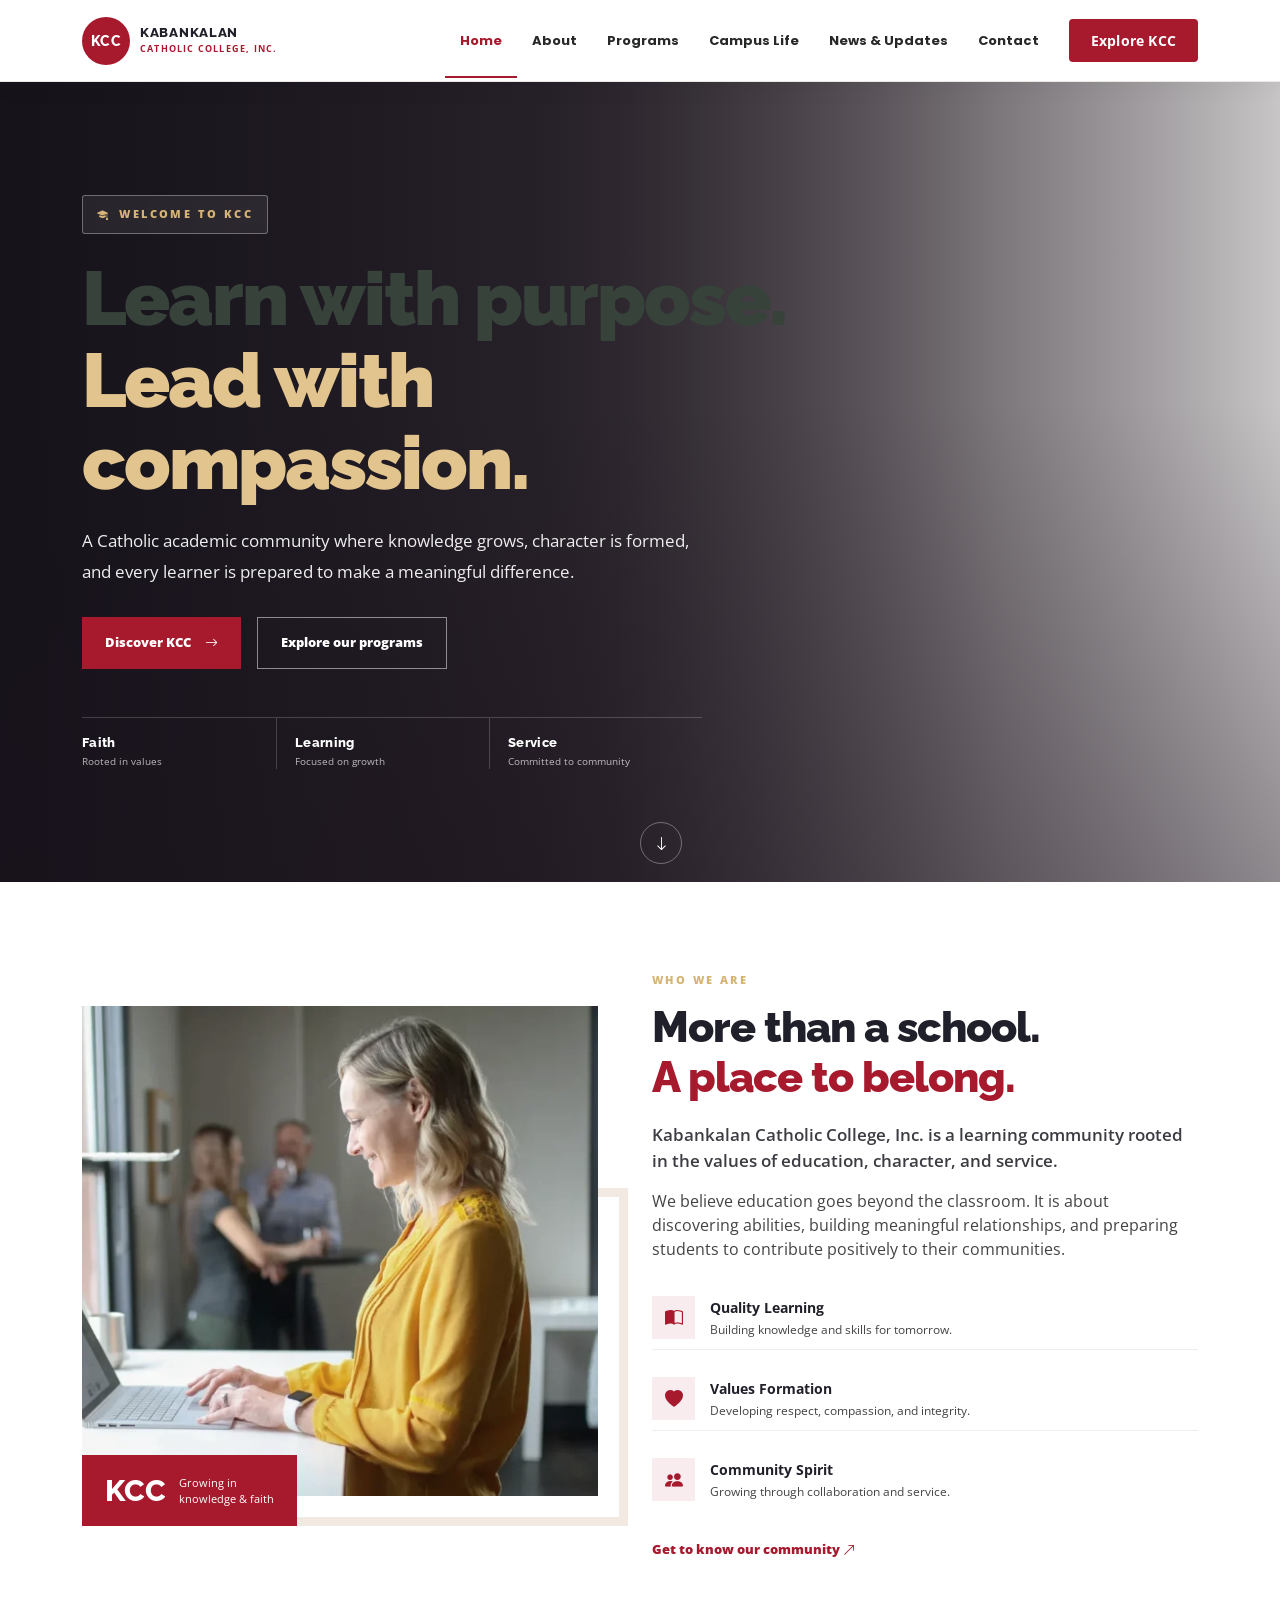
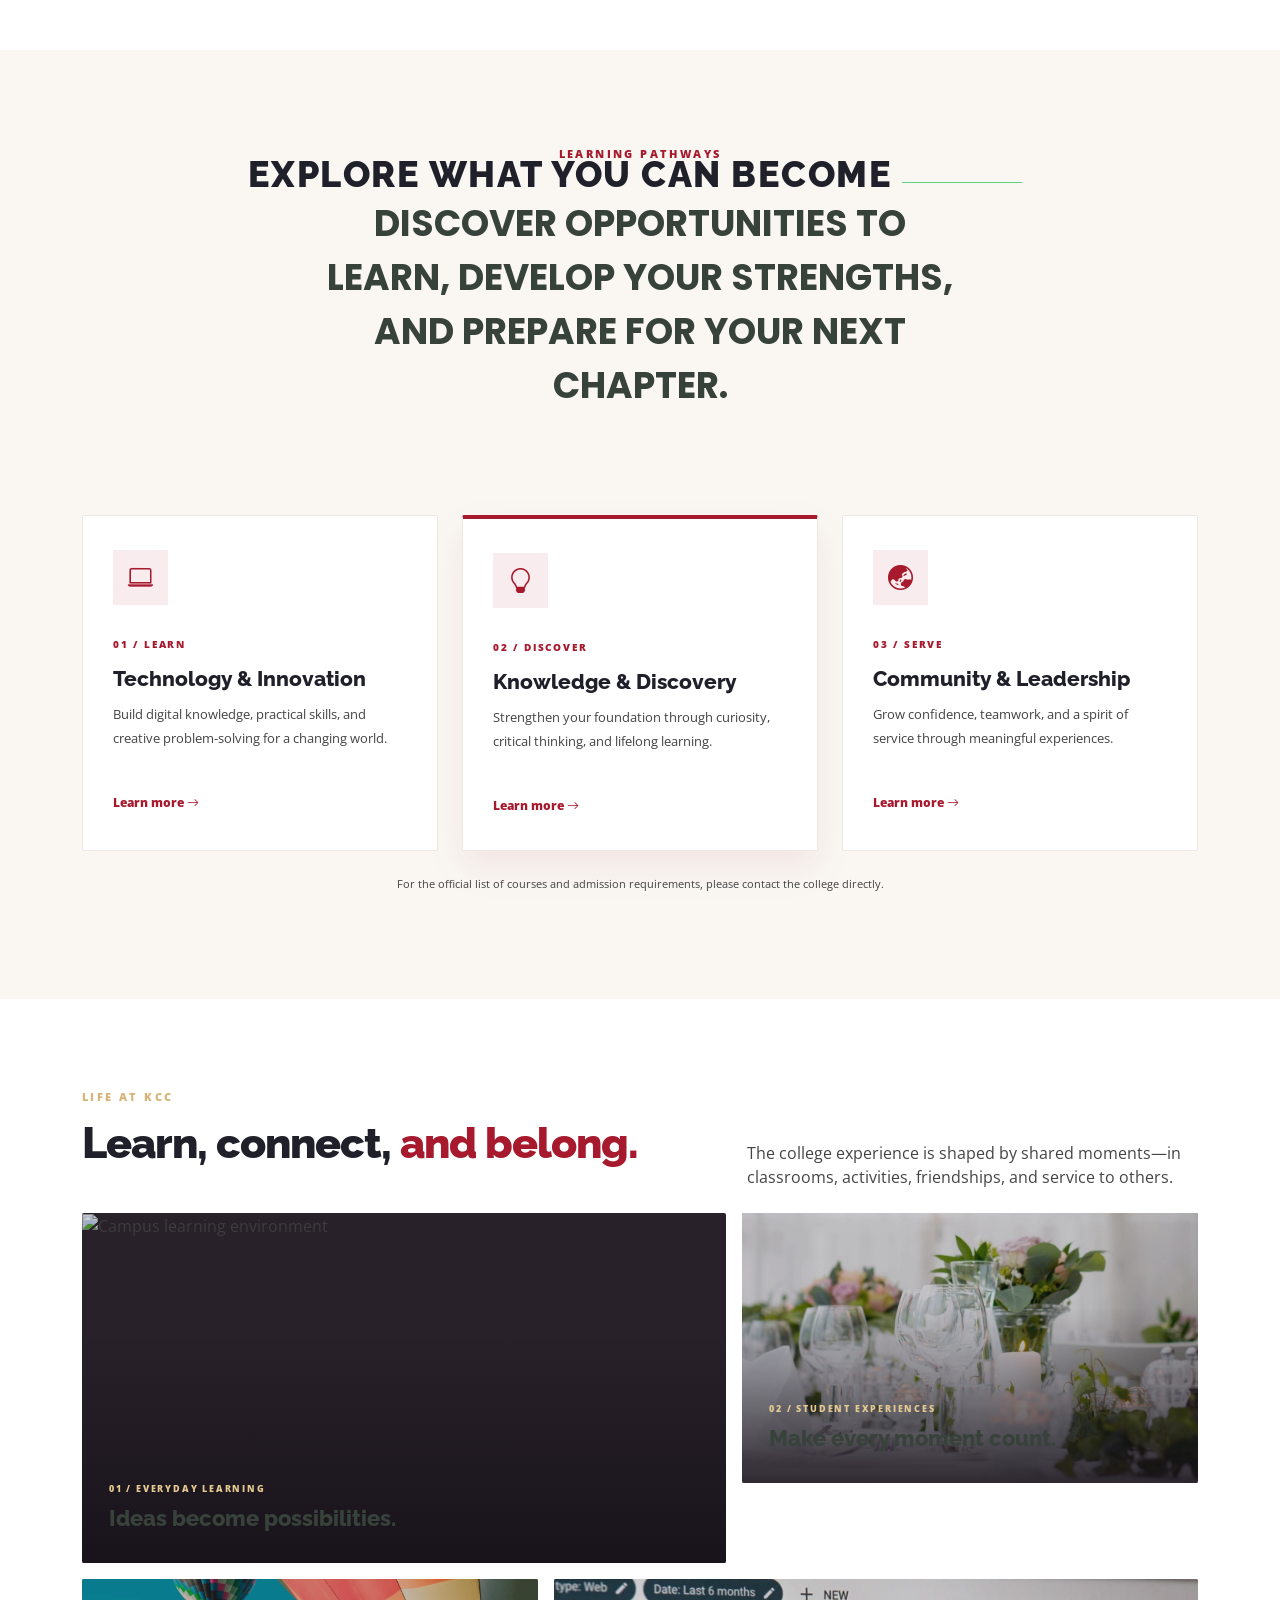
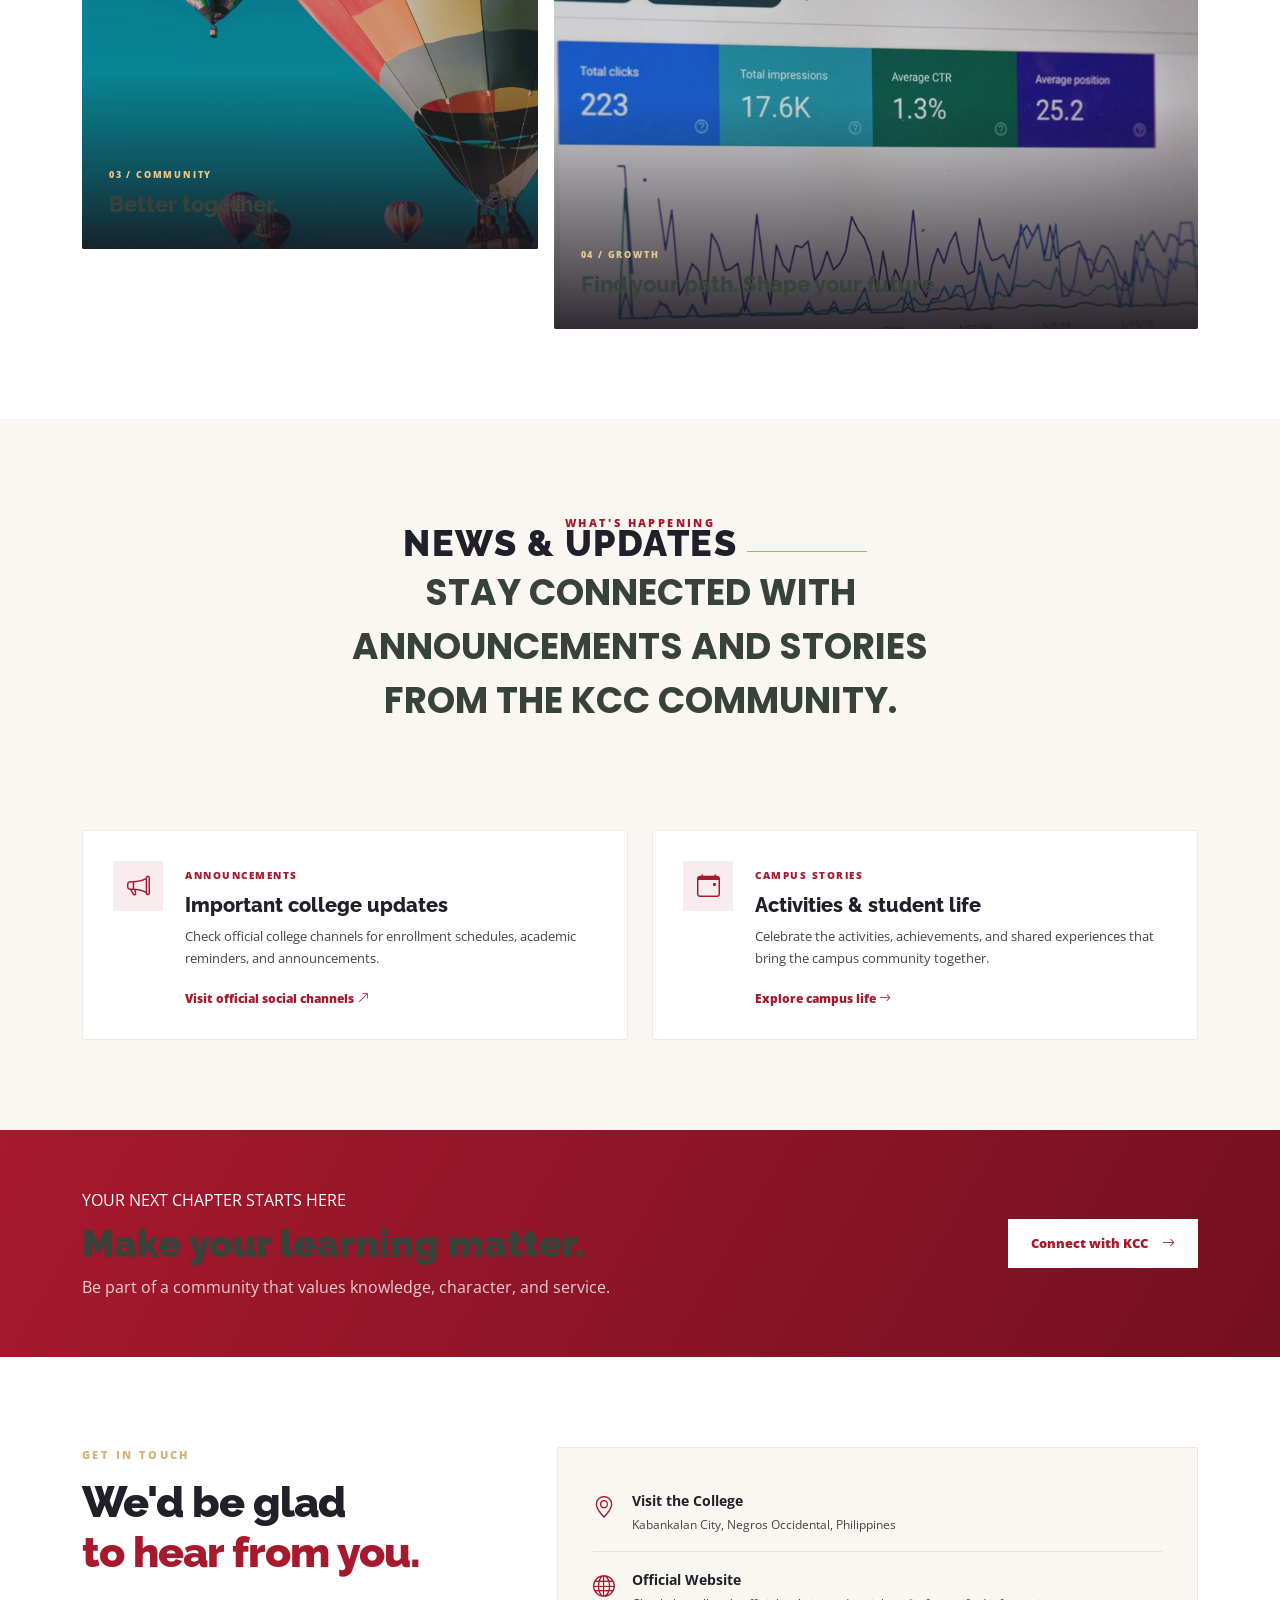
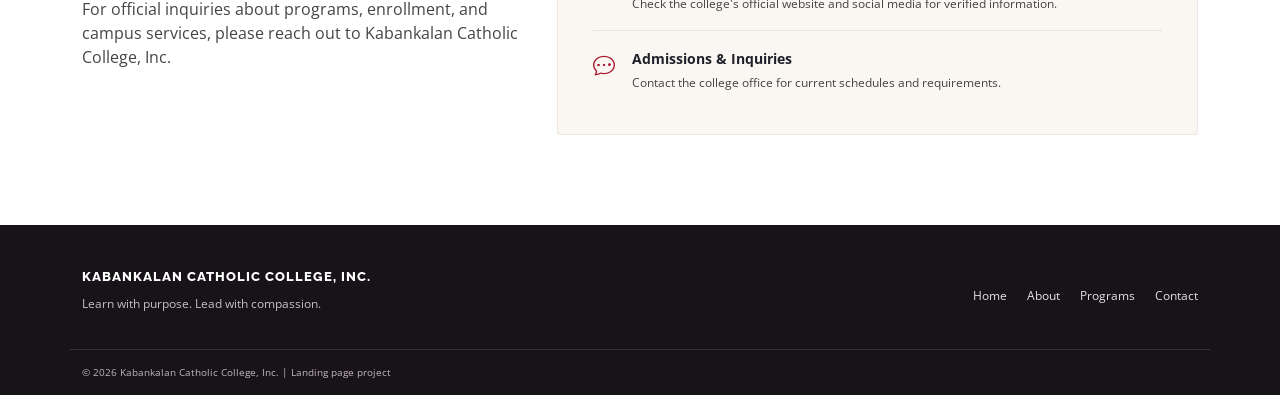
==== commit dd7c592c: "Update assets index" ====
--- a/index.html
+++ b/index.html
@@ -10,13 +10,14 @@
   <link href="assets/vendor/bootstrap/css/bootstrap.min.css" rel="stylesheet"><link href="assets/vendor/bootstrap-icons/bootstrap-icons.css" rel="stylesheet"><link href="assets/vendor/aos/aos.css" rel="stylesheet"><link href="assets/css/main.css" rel="stylesheet"><link href="assets/css/kcc-custom.css" rel="stylesheet">
 </head>
 <body>
+<a class="skip-link" href="#main-content">Skip to main content</a>
 <header id="header" class="header d-flex align-items-center sticky-top"><div class="container-fluid container-xl d-flex align-items-center">
-  <a href="#home" class="logo d-flex align-items-center me-auto"><span class="brand-mark">K</span><span class="brand-name">KABANKALAN<br><small>CATHOLIC COLLEGE, INC.</small></span></a>
+  <a href="#home" class="logo d-flex align-items-center me-auto" aria-label="Kabankalan Catholic College home"><span class="brand-mark">KCC</span><span class="brand-name">KABANKALAN<br><small>CATHOLIC COLLEGE, INC.</small></span></a>
   <nav id="navmenu" class="navmenu"><ul><li><a class="active" href="#home">Home</a></li><li><a href="#about">About</a></li><li><a href="#programs">Programs</a></li><li><a href="#campus">Campus Life</a></li><li><a href="#news">News & Updates</a></li><li><a href="#contact">Contact</a></li></ul><i class="mobile-nav-toggle d-xl-none bi bi-list"></i></nav>
   <a class="btn-getstarted" href="#programs">Explore KCC</a>
 </div></header>
-<main>
-<section id="home" class="hero-kcc"><div class="hero-shade"></div><div class="container position-relative"><div class="row align-items-center min-vh-hero"><div class="col-lg-8" data-aos="fade-up"><span class="eyebrow"><i class="bi bi-mortarboard-fill"></i> WELCOME TO KCC</span><h1>Learn with purpose.<br><em>Lead with compassion.</em></h1><p class="hero-lead">A community where knowledge grows, character is formed, and every learner is encouraged to make a difference.</p><div class="d-flex flex-wrap gap-3"><a href="#about" class="btn-hero">Discover KCC <i class="bi bi-arrow-right"></i></a><a href="#programs" class="btn-outline-hero">Explore our programs</a></div><div class="hero-note"><span class="note-line"></span> EDUCATION • CHARACTER • SERVICE</div></div></div></div><a href="#about" class="scroll-cue"><i class="bi bi-arrow-down"></i></a></section>
+<main id="main-content">
+<section id="home" class="hero-kcc" aria-label="Welcome to Kabankalan Catholic College"><div class="hero-shade"></div><div class="container position-relative"><div class="row align-items-center min-vh-hero"><div class="col-lg-8" data-aos="fade-up"><span class="eyebrow"><i class="bi bi-mortarboard-fill"></i> WELCOME TO KCC</span><h1>Learn with purpose.<br><em>Lead with compassion.</em></h1><p class="hero-lead">A Catholic academic community where knowledge grows, character is formed, and every learner is prepared to make a meaningful difference.</p><div class="d-flex flex-wrap gap-3"><a href="#about" class="btn-hero">Discover KCC <i class="bi bi-arrow-right"></i></a><a href="#programs" class="btn-outline-hero">Explore our programs</a></div><div class="hero-trust" aria-label="College values"><div><strong>Faith</strong><span>Rooted in values</span></div><div><strong>Learning</strong><span>Focused on growth</span></div><div><strong>Service</strong><span>Committed to community</span></div></div></div></div></div><a href="#about" class="scroll-cue" aria-label="Scroll to About"><i class="bi bi-arrow-down"></i></a></section>
 <section id="about" class="section about-kcc"><div class="container"><div class="row align-items-center gy-5"><div class="col-lg-6" data-aos="fade-right"><div class="about-image-wrap"><img src="assets/img/about/about-1.webp" class="img-fluid about-photo" alt="Education and learning"><div class="image-stamp"><strong>KCC</strong><span>Growing in<br>knowledge & faith</span></div></div></div><div class="col-lg-6" data-aos="fade-left"><div class="section-kicker">WHO WE ARE</div><h2 class="section-heading">More than a school.<br><span>A place to belong.</span></h2><p class="lead-copy">Kabankalan Catholic College, Inc. is a learning community rooted in the values of education, character, and service.</p><p>We believe education goes beyond the classroom. It is about discovering abilities, building meaningful relationships, and preparing students to contribute positively to their communities.</p><div class="value-list"><div><i class="bi bi-book-half"></i><span><b>Quality Learning</b><small>Building knowledge and skills for tomorrow.</small></span></div><div><i class="bi bi-heart-fill"></i><span><b>Values Formation</b><small>Developing respect, compassion, and integrity.</small></span></div><div><i class="bi bi-people-fill"></i><span><b>Community Spirit</b><small>Growing through collaboration and service.</small></span></div></div><a href="#contact" class="text-link">Get to know our community <i class="bi bi-arrow-up-right"></i></a></div></div></div></section>
 <section id="programs" class="section programs-kcc"><div class="container"><div class="section-title text-center" data-aos="fade-up"><span>LEARNING PATHWAYS</span><h2>Explore what you can become</h2><p>Discover opportunities to learn, develop your strengths, and prepare for your next chapter.</p></div><div class="row gy-4"><div class="col-lg-4 col-md-6" data-aos="fade-up"><article class="program-card"><div class="program-icon"><i class="bi bi-laptop"></i></div><span class="program-number">01 / LEARN</span><h3>Technology & Innovation</h3><p>Build digital knowledge, practical skills, and creative problem-solving for a changing world.</p><a href="#contact">Learn more <i class="bi bi-arrow-right"></i></a></article></div><div class="col-lg-4 col-md-6" data-aos="fade-up" data-aos-delay="100"><article class="program-card featured"><div class="program-icon"><i class="bi bi-lightbulb"></i></div><span class="program-number">02 / DISCOVER</span><h3>Knowledge & Discovery</h3><p>Strengthen your foundation through curiosity, critical thinking, and lifelong learning.</p><a href="#contact">Learn more <i class="bi bi-arrow-right"></i></a></article></div><div class="col-lg-4 col-md-6" data-aos="fade-up" data-aos-delay="200"><article class="program-card"><div class="program-icon"><i class="bi bi-globe-asia-australia"></i></div><span class="program-number">03 / SERVE</span><h3>Community & Leadership</h3><p>Grow confidence, teamwork, and a spirit of service through meaningful experiences.</p><a href="#contact">Learn more <i class="bi bi-arrow-right"></i></a></article></div></div><p class="program-disclaimer">For the official list of courses and admission requirements, please contact the college directly.</p></div></section>
 <section id="campus" class="section campus-kcc"><div class="container"><div class="row align-items-end mb-4"><div class="col-lg-7"><div class="section-kicker">LIFE AT KCC</div><h2 class="section-heading">Learn, connect, <span>and belong.</span></h2></div><div class="col-lg-5"><p class="mb-0">The college experience is shaped by shared moments—in classrooms, activities, friendships, and service to others.</p></div></div><div class="row g-3 campus-grid"><div class="col-md-7"><div class="campus-tile tile-large"><img src="assets/img/hero-bg.jpg" alt="Campus learning environment"><div><span>01 / EVERYDAY LEARNING</span><h3>Ideas become possibilities.</h3></div></div></div><div class="col-md-5"><div class="campus-tile"><img src="assets/img/event/event-item-1.webp" alt="Student event"><div><span>02 / STUDENT EXPERIENCES</span><h3>Make every moment count.</h3></div></div></div><div class="col-md-5"><div class="campus-tile"><img src="assets/img/event/event-item-2.webp" alt="College community activity"><div><span>03 / COMMUNITY</span><h3>Better together.</h3></div></div></div><div class="col-md-7"><div class="campus-tile tile-wide"><img src="assets/img/course/course-2.webp" alt="Learning and collaboration"><div><span>04 / GROWTH</span><h3>Find your path. Shape your future.</h3></div></div></div></div></div></section>
--- a/assets/css/kcc-custom.css
+++ b/assets/css/kcc-custom.css
@@ -1 +1,12 @@
 :root{--kcc-red:#a7192d;--kcc-red-dark:#741020;--kcc-ink:#20202a;--kcc-muted:#6d7078;--kcc-cream:#faf7f3;--kcc-gold:#d6b477}html{scroll-behavior:smooth;scroll-padding-top:90px}body{font-family:'Open Sans',sans-serif;color:var(--kcc-muted)}h1,h2,h3,h4,.brand-name{font-family:'Raleway',sans-serif}#header{background:#fff;box-shadow:0 4px 24px #17131a0d;padding:12px 0}.brand-mark{width:43px;height:43px;background:var(--kcc-red);color:#fff;border-radius:50%;display:grid;place-items:center;font:800 25px Raleway;margin-right:10px}.brand-name{font-weight:800;font-size:13px;line-height:1.15;letter-spacing:.7px;color:var(--kcc-ink)}.brand-name small{font:700 9px 'Open Sans';letter-spacing:1.2px;color:var(--kcc-red)}.navmenu a{font-weight:700!important;font-size:13px!important}.navmenu a:hover,.navmenu .active{color:var(--kcc-red)!important}.btn-getstarted{background:var(--kcc-red)!important;border-radius:3px!important;padding:11px 22px!important;color:white!important;font-weight:700!important}.hero-kcc{position:relative;background:linear-gradient(90deg,#17131aeF 0%,#241a20c9 48%,#241a2040 100%),url('../img/hero-bg.jpg') center/cover no-repeat;color:white;min-height:680px}.hero-shade{position:absolute;inset:0;background:linear-gradient(0deg,#1b111c55,transparent 60%)}.min-vh-hero{min-height:680px}.eyebrow,.section-kicker,.section-title>span,.cta-kcc>div>div>span{font-size:11px;letter-spacing:2.4px;font-weight:800;color:var(--kcc-gold)}.eyebrow{display:inline-flex;gap:9px;align-items:center;border:1px solid #ffffff55;padding:10px 14px;margin-bottom:24px}.hero-kcc h1{font-size:clamp(42px,6vw,76px);font-weight:900;line-height:1.08;letter-spacing:-2px;margin-bottom:22px}.hero-kcc h1 em{font-style:normal;color:#e2c58e}.hero-lead{font-size:17px;line-height:1.8;max-width:600px;color:#eee;margin-bottom:30px}.btn-hero,.btn-outline-hero{display:inline-flex;align-items:center;gap:14px;padding:15px 23px;font-size:13px;font-weight:800;text-decoration:none;transition:.25s}.btn-hero{background:var(--kcc-red);color:white}.btn-hero:hover{background:var(--kcc-red-dark);color:#fff;transform:translateY(-2px)}.btn-outline-hero{border:1px solid #ffffff80;color:#fff}.btn-outline-hero:hover{background:#fff;color:var(--kcc-ink)}.hero-note{margin-top:65px;font-size:10px;letter-spacing:2px;font-weight:800;color:#ffffffb5;display:flex;align-items:center;gap:12px}.note-line{width:36px;height:1px;background:var(--kcc-gold)}.scroll-cue{position:absolute;bottom:25px;left:50%;color:#fff;font-size:22px}.section{padding:90px 0}.about-kcc{background:#fff}.about-image-wrap{position:relative;padding:0 30px 30px 0}.about-photo{width:100%;height:490px;object-fit:cover;filter:saturate(.8)}.about-image-wrap:after{content:'';position:absolute;z-index:0;right:0;bottom:0;width:65%;height:65%;border:9px solid #f2e9e3}.about-photo{position:relative;z-index:1}.image-stamp{position:absolute;z-index:2;bottom:0;left:0;background:var(--kcc-red);color:#fff;padding:18px 23px;display:flex;align-items:center;gap:13px}.image-stamp strong{font:800 30px Raleway}.image-stamp span{font-size:11px;line-height:1.4}.section-heading{font-size:clamp(30px,4vw,43px);font-weight:850;color:var(--kcc-ink);line-height:1.17;margin:13px 0 20px}.section-heading span{color:var(--kcc-red)}.lead-copy{font-size:17px;font-weight:600;color:#3e3c43}.value-list{margin:25px 0}.value-list>div{display:flex;gap:15px;margin:17px 0;align-items:center}.value-list i{width:43px;height:43px;display:grid;place-items:center;background:#f8ecee;color:var(--kcc-red);font-size:18px}.value-list b,.value-list small{display:block}.value-list b{color:var(--kcc-ink);font-size:14px}.value-list small{font-size:12px;margin-top:3px}.text-link{color:var(--kcc-red);font-weight:800;font-size:13px;text-decoration:none}.programs-kcc{background:var(--kcc-cream)}.section-title{margin-bottom:42px}.section-title>span{color:var(--kcc-red)}.section-title h2{font-size:36px;font-weight:850;color:var(--kcc-ink);margin:10px 0}.section-title p{max-width:650px;margin:auto}.program-card{height:100%;background:#fff;padding:34px 30px;border:1px solid #eee7e3;transition:.3s}.program-card:hover{transform:translateY(-7px);box-shadow:0 18px 40px #3b202012}.program-card.featured{border-top:4px solid var(--kcc-red)}.program-icon{width:55px;height:55px;display:grid;place-items:center;background:#f8ecee;color:var(--kcc-red);font-size:25px;margin-bottom:25px}.program-number{font-size:10px;letter-spacing:1.8px;color:var(--kcc-red);font-weight:800}.program-card h3{font-size:21px;color:var(--kcc-ink);font-weight:800;margin:12px 0}.program-card p{font-size:13px;line-height:1.8;min-height:70px}.program-card a,.news-card a{font-size:12px;color:var(--kcc-red);font-weight:800;text-decoration:none}.program-disclaimer{text-align:center;font-size:11px;margin-top:25px}.campus-kcc{background:#fff}.campus-grid .campus-tile{height:270px;position:relative;overflow:hidden;background:#28212a}.campus-tile img{width:100%;height:100%;object-fit:cover;opacity:.78;transition:.5s}.campus-tile:hover img{transform:scale(1.05);opacity:.62}.campus-tile:after{content:'';position:absolute;inset:35% 0 0;background:linear-gradient(transparent,#161018d9)}.campus-tile>div{position:absolute;z-index:1;bottom:24px;left:27px;color:#fff}.campus-tile span{font-size:9px;letter-spacing:1.8px;font-weight:800;color:#e4c990}.campus-tile h3{font-size:22px;font-weight:800;margin:7px 0}.tile-large,.tile-wide{height:350px!important}.news-kcc{background:var(--kcc-cream)}.news-card{background:#fff;padding:30px;display:flex;gap:22px;height:100%;border:1px solid #eee9e5}.news-icon{flex:0 0 50px;height:50px;background:#f8ecee;color:var(--kcc-red);display:grid;place-items:center;font-size:23px}.news-card span{font-size:10px;letter-spacing:1.5px;color:var(--kcc-red);font-weight:800}.news-card h3{font-size:20px;color:var(--kcc-ink);font-weight:800;margin:8px 0}.news-card p{font-size:13px;line-height:1.7}.cta-kcc{padding:58px 0;background:var(--kcc-red);color:#fff}.cta-kcc h2{font-size:38px;font-weight:900;margin:9px 0}.cta-kcc p{margin:0;color:#ffffffc9}.cta-kcc>div>div>span{color:#f1d6a9}.cta-kcc .btn-hero{background:#fff;color:var(--kcc-red)}.contact-kcc{background:#fff}.contact-panel{background:var(--kcc-cream);padding:25px 35px}.contact-panel>div{display:flex;gap:17px;padding:17px 0;border-bottom:1px solid #e9e1dc}.contact-panel>div:last-child{border:0}.contact-panel i{font-size:22px;color:var(--kcc-red)}.contact-panel b,.contact-panel small{display:block}.contact-panel b{color:var(--kcc-ink);font-size:14px}.contact-panel small{font-size:12px;margin-top:5px}.footer-kcc{background:#211a20;color:#fff;padding:38px 0 15px}.footer-kcc b{font:800 13px Raleway;letter-spacing:1px}.footer-kcc p{font-size:12px;color:#c7bec4;margin-top:8px}.footer-links{display:flex;gap:20px;align-items:center}.footer-links a{font-size:12px;color:#e8dfe4;text-decoration:none}.copyright{border-top:1px solid #ffffff20;padding-top:15px;margin-top:20px;font-size:10px;color:#bfb5bc}@media(max-width:991px){.hero-kcc,.min-vh-hero{min-height:620px}.hero-kcc{background-position:60% center}.section{padding:65px 0}.about-photo{height:380px}.footer-links{flex-wrap:wrap}.cta-kcc .text-lg-end{text-align:left!important;margin-top:25px}}@media(max-width:575px){.hero-kcc h1{letter-spacing:-1px}.hero-lead{font-size:15px}.btn-hero,.btn-outline-hero{padding:13px 16px}.campus-grid .campus-tile,.tile-large,.tile-wide{height:250px!important}.news-card{padding:22px;gap:14px}.contact-panel{padding:18px}.footer-links{gap:12px}}
+
+/* Professional landing-page refinements */
+.skip-link{position:absolute;left:-9999px;top:10px;z-index:9999;background:#fff;color:var(--kcc-red);padding:10px 14px;font-weight:800}.skip-link:focus{left:10px}
+#header{height:82px;border-bottom:1px solid #ece8e5}.brand-mark{width:48px;height:48px;font-size:14px;letter-spacing:.5px}.navmenu a{position:relative}.navmenu a.active:after{content:'';position:absolute;left:0;right:0;bottom:-10px;height:2px;background:var(--kcc-red)}.btn-getstarted{border-radius:4px!important;letter-spacing:.2px}
+.hero-kcc{background-position:center 58%;min-height:700px}.hero-kcc:before{content:'';position:absolute;inset:0;background:linear-gradient(90deg,#15121aef 0%,#1d1720ce 42%,#1d172036 78%,transparent 100%)}.hero-kcc>*{z-index:1}.hero-kcc h1{max-width:820px}.hero-lead{max-width:620px}.eyebrow{background:#ffffff12;backdrop-filter:blur(4px);border-radius:3px}.hero-trust{display:flex;gap:0;margin-top:48px;width:min(620px,100%);border-top:1px solid #ffffff30}.hero-trust div{flex:1;padding:17px 18px 0 0}.hero-trust div+div{padding-left:18px;border-left:1px solid #ffffff30}.hero-trust strong,.hero-trust span{display:block}.hero-trust strong{font:800 13px Raleway;letter-spacing:.3px}.hero-trust span{font-size:10px;margin-top:4px;color:#ffffffb0}
+.scroll-cue{z-index:2;width:42px;height:42px;border:1px solid #ffffff55;border-radius:50%;display:grid;place-items:center;bottom:18px;font-size:15px;text-decoration:none}
+.section-heading{letter-spacing:-1px}.about-photo{object-position:center}.value-list>div{padding:10px 12px 10px 0;border-bottom:1px solid #eee}.value-list>div:last-child{border:0}
+.program-card{border-radius:2px}.program-card.featured{box-shadow:0 16px 38px #8d1d2914}.campus-tile{border-radius:2px}.news-card{border-radius:2px}.cta-kcc{background:linear-gradient(120deg,var(--kcc-red),var(--kcc-red-dark))}
+.contact-panel{border:1px solid #eee7e3;border-radius:2px}.footer-kcc{background:#171318}
+@media(max-width:991px){#header{height:70px}.hero-kcc:before{background:linear-gradient(90deg,#15121aeF,#1d1720c9 70%,#1d172055)}.hero-trust{margin-top:35px}.navmenu ul{background:#fff!important}}
+@media(max-width:575px){#header{height:64px}.brand-mark{width:42px;height:42px}.hero-kcc,.min-vh-hero{min-height:640px}.hero-kcc h1{font-size:40px}.hero-trust{display:grid;grid-template-columns:repeat(3,1fr)}.hero-trust div{padding:14px 8px 0 0}.hero-trust div+div{padding-left:8px}.hero-trust strong{font-size:12px}.hero-trust span{font-size:9px}.scroll-cue{display:none}}
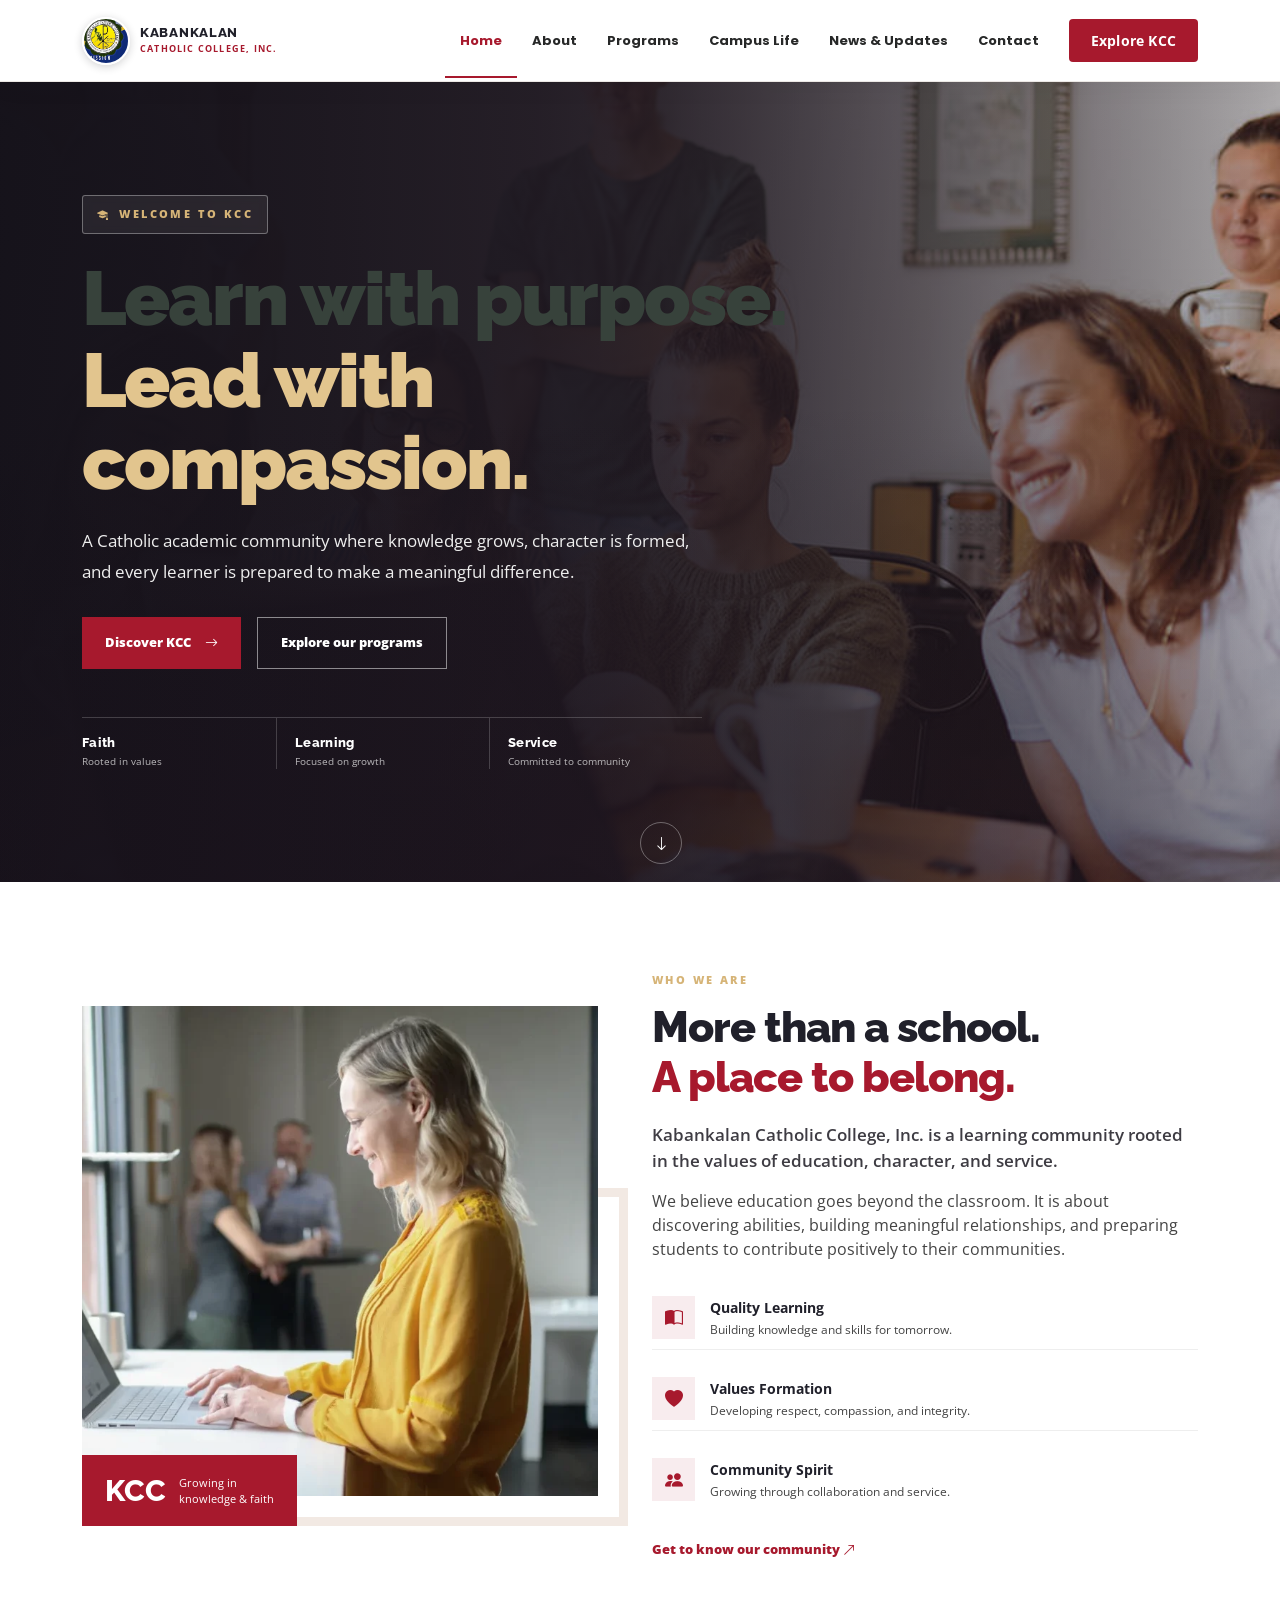
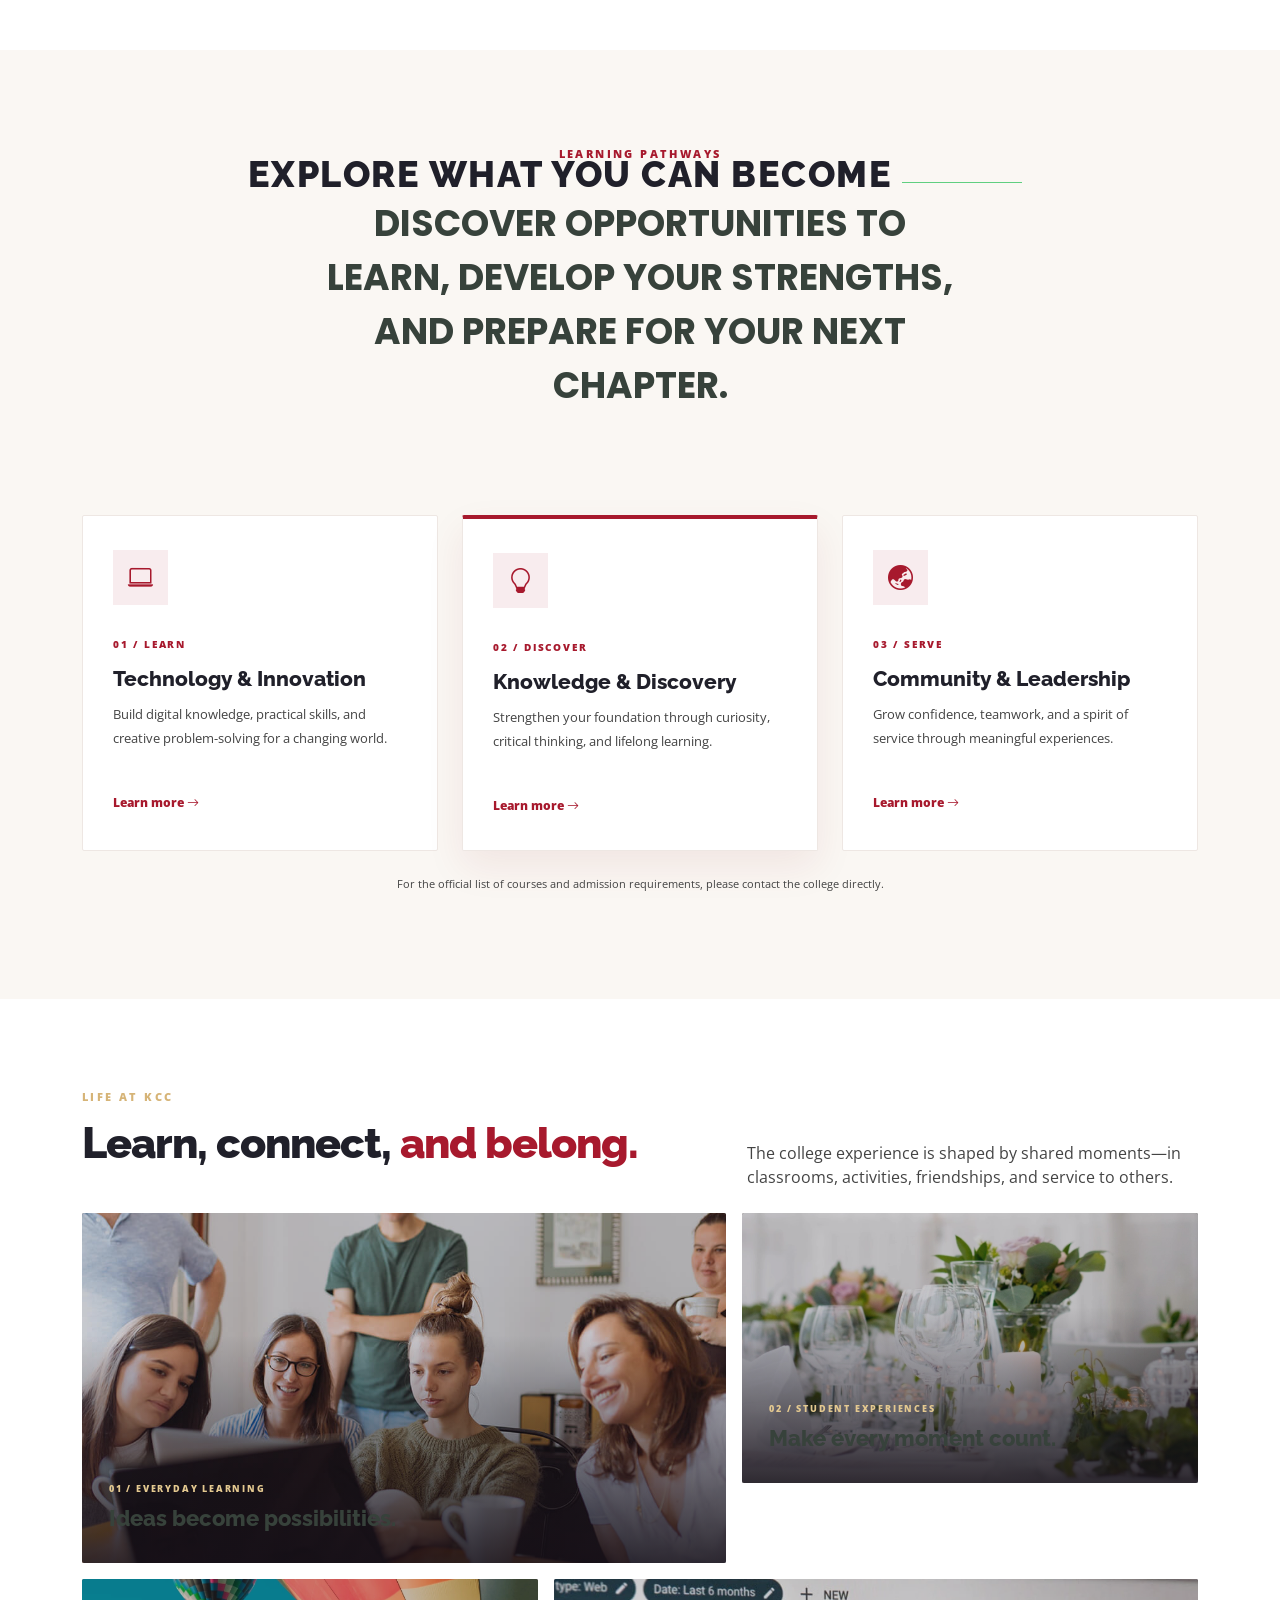
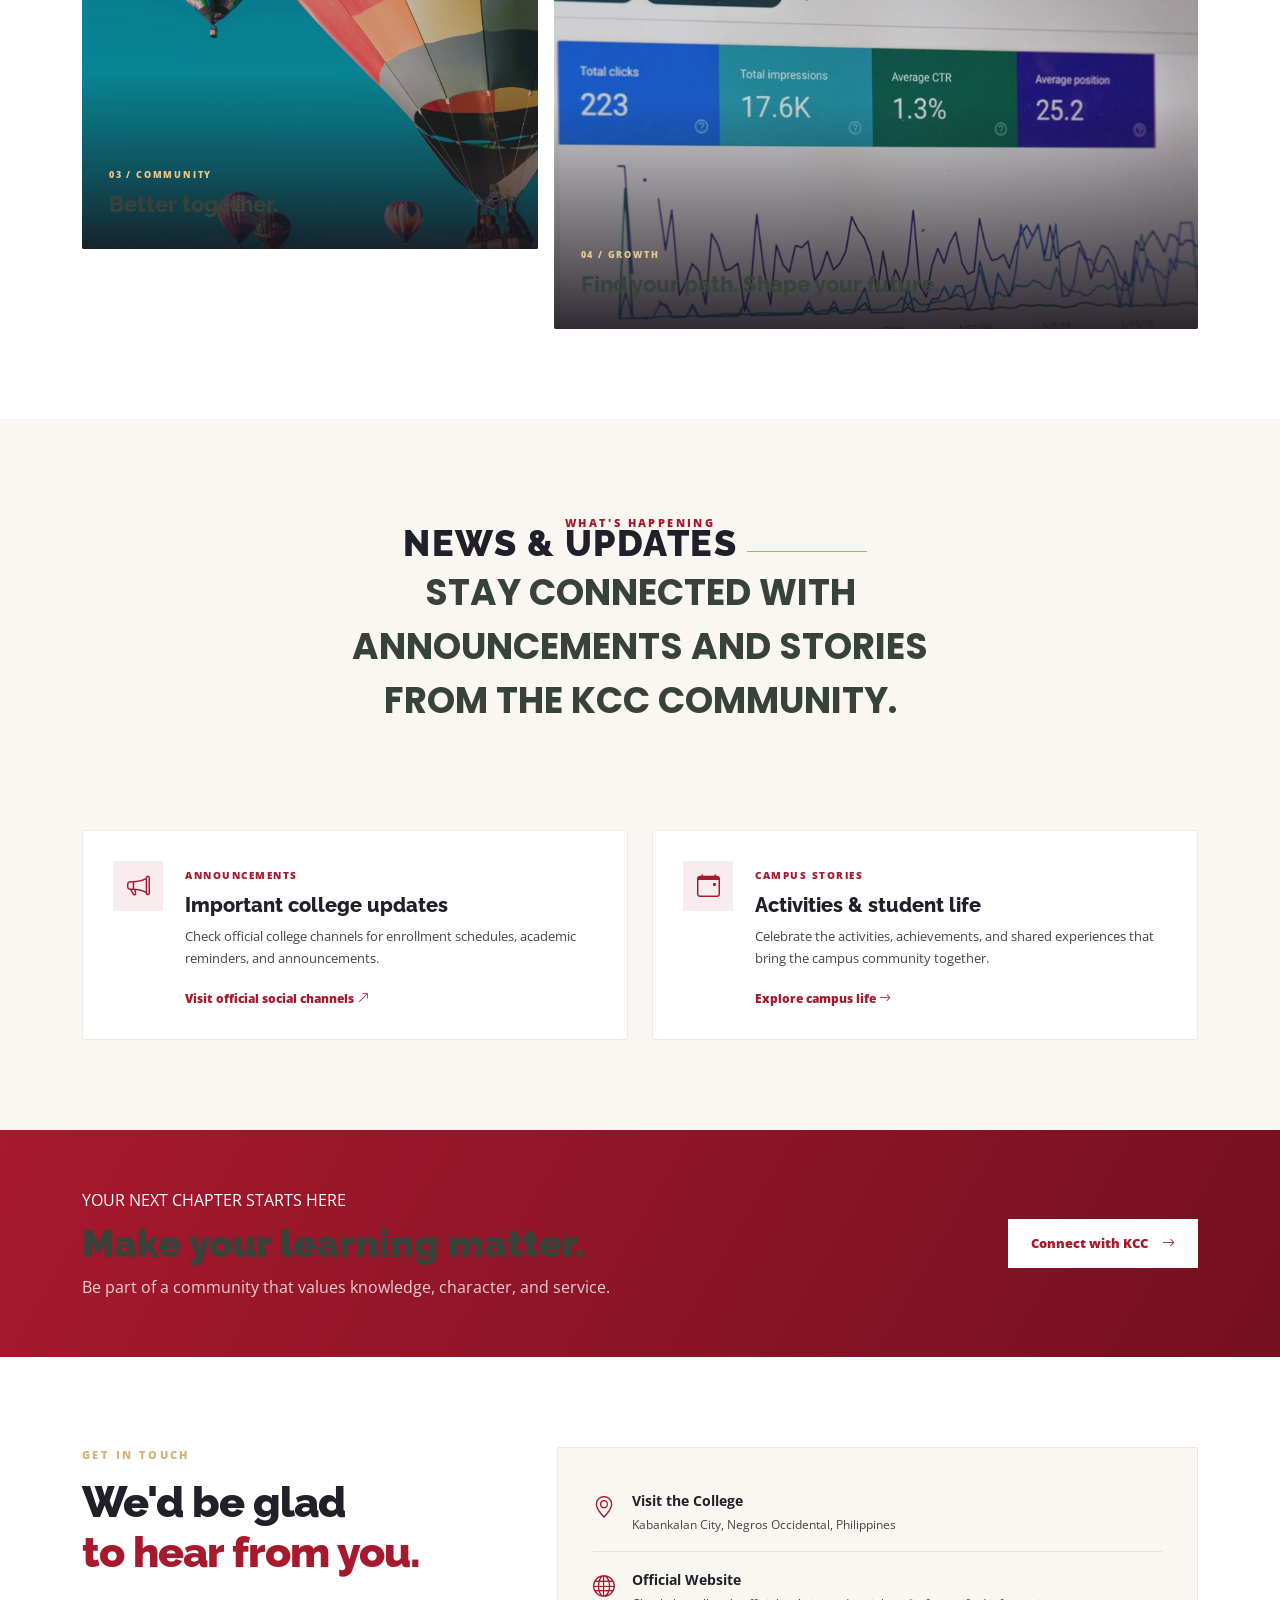
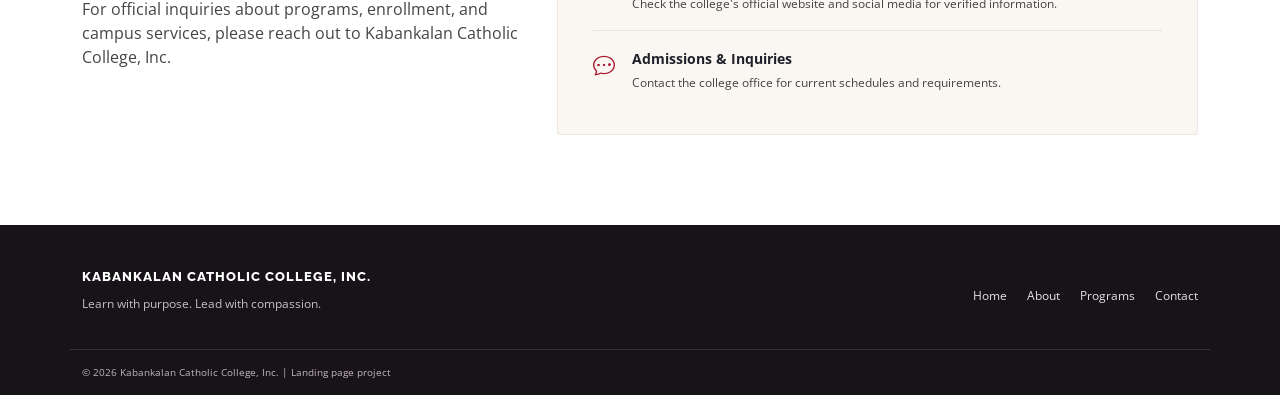
==== commit 27ff27da: "Update landing page" ====
--- a/index.html
+++ b/index.html
@@ -12,7 +12,7 @@
 <body>
 <a class="skip-link" href="#main-content">Skip to main content</a>
 <header id="header" class="header d-flex align-items-center sticky-top"><div class="container-fluid container-xl d-flex align-items-center">
-  <a href="#home" class="logo d-flex align-items-center me-auto" aria-label="Kabankalan Catholic College home"><span class="brand-mark">KCC</span><span class="brand-name">KABANKALAN<br><small>CATHOLIC COLLEGE, INC.</small></span></a>
+  <a href="#home" class="logo d-flex align-items-center me-auto" aria-label="Kabankalan Catholic College home"><span class="brand-mark" aria-hidden="true"></span><span class="brand-name">KABANKALAN<br><small>CATHOLIC COLLEGE, INC.</small></span></a>
   <nav id="navmenu" class="navmenu"><ul><li><a class="active" href="#home">Home</a></li><li><a href="#about">About</a></li><li><a href="#programs">Programs</a></li><li><a href="#campus">Campus Life</a></li><li><a href="#news">News & Updates</a></li><li><a href="#contact">Contact</a></li></ul><i class="mobile-nav-toggle d-xl-none bi bi-list"></i></nav>
   <a class="btn-getstarted" href="#programs">Explore KCC</a>
 </div></header>
@@ -20,7 +20,7 @@
 <section id="home" class="hero-kcc" aria-label="Welcome to Kabankalan Catholic College"><div class="hero-shade"></div><div class="container position-relative"><div class="row align-items-center min-vh-hero"><div class="col-lg-8" data-aos="fade-up"><span class="eyebrow"><i class="bi bi-mortarboard-fill"></i> WELCOME TO KCC</span><h1>Learn with purpose.<br><em>Lead with compassion.</em></h1><p class="hero-lead">A Catholic academic community where knowledge grows, character is formed, and every learner is prepared to make a meaningful difference.</p><div class="d-flex flex-wrap gap-3"><a href="#about" class="btn-hero">Discover KCC <i class="bi bi-arrow-right"></i></a><a href="#programs" class="btn-outline-hero">Explore our programs</a></div><div class="hero-trust" aria-label="College values"><div><strong>Faith</strong><span>Rooted in values</span></div><div><strong>Learning</strong><span>Focused on growth</span></div><div><strong>Service</strong><span>Committed to community</span></div></div></div></div></div><a href="#about" class="scroll-cue" aria-label="Scroll to About"><i class="bi bi-arrow-down"></i></a></section>
 <section id="about" class="section about-kcc"><div class="container"><div class="row align-items-center gy-5"><div class="col-lg-6" data-aos="fade-right"><div class="about-image-wrap"><img src="assets/img/about/about-1.webp" class="img-fluid about-photo" alt="Education and learning"><div class="image-stamp"><strong>KCC</strong><span>Growing in<br>knowledge & faith</span></div></div></div><div class="col-lg-6" data-aos="fade-left"><div class="section-kicker">WHO WE ARE</div><h2 class="section-heading">More than a school.<br><span>A place to belong.</span></h2><p class="lead-copy">Kabankalan Catholic College, Inc. is a learning community rooted in the values of education, character, and service.</p><p>We believe education goes beyond the classroom. It is about discovering abilities, building meaningful relationships, and preparing students to contribute positively to their communities.</p><div class="value-list"><div><i class="bi bi-book-half"></i><span><b>Quality Learning</b><small>Building knowledge and skills for tomorrow.</small></span></div><div><i class="bi bi-heart-fill"></i><span><b>Values Formation</b><small>Developing respect, compassion, and integrity.</small></span></div><div><i class="bi bi-people-fill"></i><span><b>Community Spirit</b><small>Growing through collaboration and service.</small></span></div></div><a href="#contact" class="text-link">Get to know our community <i class="bi bi-arrow-up-right"></i></a></div></div></div></section>
 <section id="programs" class="section programs-kcc"><div class="container"><div class="section-title text-center" data-aos="fade-up"><span>LEARNING PATHWAYS</span><h2>Explore what you can become</h2><p>Discover opportunities to learn, develop your strengths, and prepare for your next chapter.</p></div><div class="row gy-4"><div class="col-lg-4 col-md-6" data-aos="fade-up"><article class="program-card"><div class="program-icon"><i class="bi bi-laptop"></i></div><span class="program-number">01 / LEARN</span><h3>Technology & Innovation</h3><p>Build digital knowledge, practical skills, and creative problem-solving for a changing world.</p><a href="#contact">Learn more <i class="bi bi-arrow-right"></i></a></article></div><div class="col-lg-4 col-md-6" data-aos="fade-up" data-aos-delay="100"><article class="program-card featured"><div class="program-icon"><i class="bi bi-lightbulb"></i></div><span class="program-number">02 / DISCOVER</span><h3>Knowledge & Discovery</h3><p>Strengthen your foundation through curiosity, critical thinking, and lifelong learning.</p><a href="#contact">Learn more <i class="bi bi-arrow-right"></i></a></article></div><div class="col-lg-4 col-md-6" data-aos="fade-up" data-aos-delay="200"><article class="program-card"><div class="program-icon"><i class="bi bi-globe-asia-australia"></i></div><span class="program-number">03 / SERVE</span><h3>Community & Leadership</h3><p>Grow confidence, teamwork, and a spirit of service through meaningful experiences.</p><a href="#contact">Learn more <i class="bi bi-arrow-right"></i></a></article></div></div><p class="program-disclaimer">For the official list of courses and admission requirements, please contact the college directly.</p></div></section>
-<section id="campus" class="section campus-kcc"><div class="container"><div class="row align-items-end mb-4"><div class="col-lg-7"><div class="section-kicker">LIFE AT KCC</div><h2 class="section-heading">Learn, connect, <span>and belong.</span></h2></div><div class="col-lg-5"><p class="mb-0">The college experience is shaped by shared moments—in classrooms, activities, friendships, and service to others.</p></div></div><div class="row g-3 campus-grid"><div class="col-md-7"><div class="campus-tile tile-large"><img src="assets/img/hero-bg.jpg" alt="Campus learning environment"><div><span>01 / EVERYDAY LEARNING</span><h3>Ideas become possibilities.</h3></div></div></div><div class="col-md-5"><div class="campus-tile"><img src="assets/img/event/event-item-1.webp" alt="Student event"><div><span>02 / STUDENT EXPERIENCES</span><h3>Make every moment count.</h3></div></div></div><div class="col-md-5"><div class="campus-tile"><img src="assets/img/event/event-item-2.webp" alt="College community activity"><div><span>03 / COMMUNITY</span><h3>Better together.</h3></div></div></div><div class="col-md-7"><div class="campus-tile tile-wide"><img src="assets/img/course/course-2.webp" alt="Learning and collaboration"><div><span>04 / GROWTH</span><h3>Find your path. Shape your future.</h3></div></div></div></div></div></section>
+<section id="campus" class="section campus-kcc"><div class="container"><div class="row align-items-end mb-4"><div class="col-lg-7"><div class="section-kicker">LIFE AT KCC</div><h2 class="section-heading">Learn, connect, <span>and belong.</span></h2></div><div class="col-lg-5"><p class="mb-0">The college experience is shaped by shared moments—in classrooms, activities, friendships, and service to others.</p></div></div><div class="row g-3 campus-grid"><div class="col-md-7"><div class="campus-tile tile-large"><img src="assets/img/about.jpg" alt="Campus learning environment"><div><span>01 / EVERYDAY LEARNING</span><h3>Ideas become possibilities.</h3></div></div></div><div class="col-md-5"><div class="campus-tile"><img src="assets/img/event/event-item-1.webp" alt="Student event"><div><span>02 / STUDENT EXPERIENCES</span><h3>Make every moment count.</h3></div></div></div><div class="col-md-5"><div class="campus-tile"><img src="assets/img/event/event-item-2.webp" alt="College community activity"><div><span>03 / COMMUNITY</span><h3>Better together.</h3></div></div></div><div class="col-md-7"><div class="campus-tile tile-wide"><img src="assets/img/course/course-2.webp" alt="Learning and collaboration"><div><span>04 / GROWTH</span><h3>Find your path. Shape your future.</h3></div></div></div></div></div></section>
 <section id="news" class="section news-kcc"><div class="container"><div class="section-title text-center"><span>WHAT'S HAPPENING</span><h2>News & Updates</h2><p>Stay connected with announcements and stories from the KCC community.</p></div><div class="row gy-4"><div class="col-lg-6"><article class="news-card"><div class="news-icon"><i class="bi bi-megaphone"></i></div><div><span>ANNOUNCEMENTS</span><h3>Important college updates</h3><p>Check official college channels for enrollment schedules, academic reminders, and announcements.</p><a href="https://www.facebook.com/" target="_blank" rel="noopener">Visit official social channels <i class="bi bi-arrow-up-right"></i></a></div></article></div><div class="col-lg-6"><article class="news-card"><div class="news-icon"><i class="bi bi-calendar-event"></i></div><div><span>CAMPUS STORIES</span><h3>Activities & student life</h3><p>Celebrate the activities, achievements, and shared experiences that bring the campus community together.</p><a href="#campus">Explore campus life <i class="bi bi-arrow-right"></i></a></div></article></div></div></div></section>
 <section class="cta-kcc"><div class="container"><div class="row align-items-center"><div class="col-lg-8"><span>YOUR NEXT CHAPTER STARTS HERE</span><h2>Make your learning matter.</h2><p>Be part of a community that values knowledge, character, and service.</p></div><div class="col-lg-4 text-lg-end"><a href="#contact" class="btn-hero">Connect with KCC <i class="bi bi-arrow-right"></i></a></div></div></div></section>
 <section id="contact" class="section contact-kcc"><div class="container"><div class="row gy-4"><div class="col-lg-5"><div class="section-kicker">GET IN TOUCH</div><h2 class="section-heading">We'd be glad<br><span>to hear from you.</span></h2><p>For official inquiries about programs, enrollment, and campus services, please reach out to Kabankalan Catholic College, Inc.</p></div><div class="col-lg-7"><div class="contact-panel"><div><i class="bi bi-geo-alt"></i><span><b>Visit the College</b><small>Kabankalan City, Negros Occidental, Philippines</small></span></div><div><i class="bi bi-globe"></i><span><b>Official Website</b><small>Check the college's official website and social media for verified information.</small></span></div><div><i class="bi bi-chat-dots"></i><span><b>Admissions & Inquiries</b><small>Contact the college office for current schedules and requirements.</small></span></div></div></div></div></div></section>
--- a/assets/css/kcc-custom.css
+++ b/assets/css/kcc-custom.css
@@ -4,6 +4,8 @@
 .skip-link{position:absolute;left:-9999px;top:10px;z-index:9999;background:#fff;color:var(--kcc-red);padding:10px 14px;font-weight:800}.skip-link:focus{left:10px}
 #header{height:82px;border-bottom:1px solid #ece8e5}.brand-mark{width:48px;height:48px;font-size:14px;letter-spacing:.5px}.navmenu a{position:relative}.navmenu a.active:after{content:'';position:absolute;left:0;right:0;bottom:-10px;height:2px;background:var(--kcc-red)}.btn-getstarted{border-radius:4px!important;letter-spacing:.2px}
 .hero-kcc{background-position:center 58%;min-height:700px}.hero-kcc:before{content:'';position:absolute;inset:0;background:linear-gradient(90deg,#15121aef 0%,#1d1720ce 42%,#1d172036 78%,transparent 100%)}.hero-kcc>*{z-index:1}.hero-kcc h1{max-width:820px}.hero-lead{max-width:620px}.eyebrow{background:#ffffff12;backdrop-filter:blur(4px);border-radius:3px}.hero-trust{display:flex;gap:0;margin-top:48px;width:min(620px,100%);border-top:1px solid #ffffff30}.hero-trust div{flex:1;padding:17px 18px 0 0}.hero-trust div+div{padding-left:18px;border-left:1px solid #ffffff30}.hero-trust strong,.hero-trust span{display:block}.hero-trust strong{font:800 13px Raleway;letter-spacing:.3px}.hero-trust span{font-size:10px;margin-top:4px;color:#ffffffb0}
+.hero-kcc{background-image:linear-gradient(90deg,#17131aef 0%,#241a20c9 48%,#241a2040 100%),url('../img/about.jpg')}
+.brand-mark{background: url('../img/hero-bg%20(2).jpg') 90% 80%/200px auto no-repeat;border:2px solid #fff;box-shadow:0 2px 8px #17131a30;color:transparent;font-size:0;overflow:hidden}
 .scroll-cue{z-index:2;width:42px;height:42px;border:1px solid #ffffff55;border-radius:50%;display:grid;place-items:center;bottom:18px;font-size:15px;text-decoration:none}
 .section-heading{letter-spacing:-1px}.about-photo{object-position:center}.value-list>div{padding:10px 12px 10px 0;border-bottom:1px solid #eee}.value-list>div:last-child{border:0}
 .program-card{border-radius:2px}.program-card.featured{box-shadow:0 16px 38px #8d1d2914}.campus-tile{border-radius:2px}.news-card{border-radius:2px}.cta-kcc{background:linear-gradient(120deg,var(--kcc-red),var(--kcc-red-dark))}
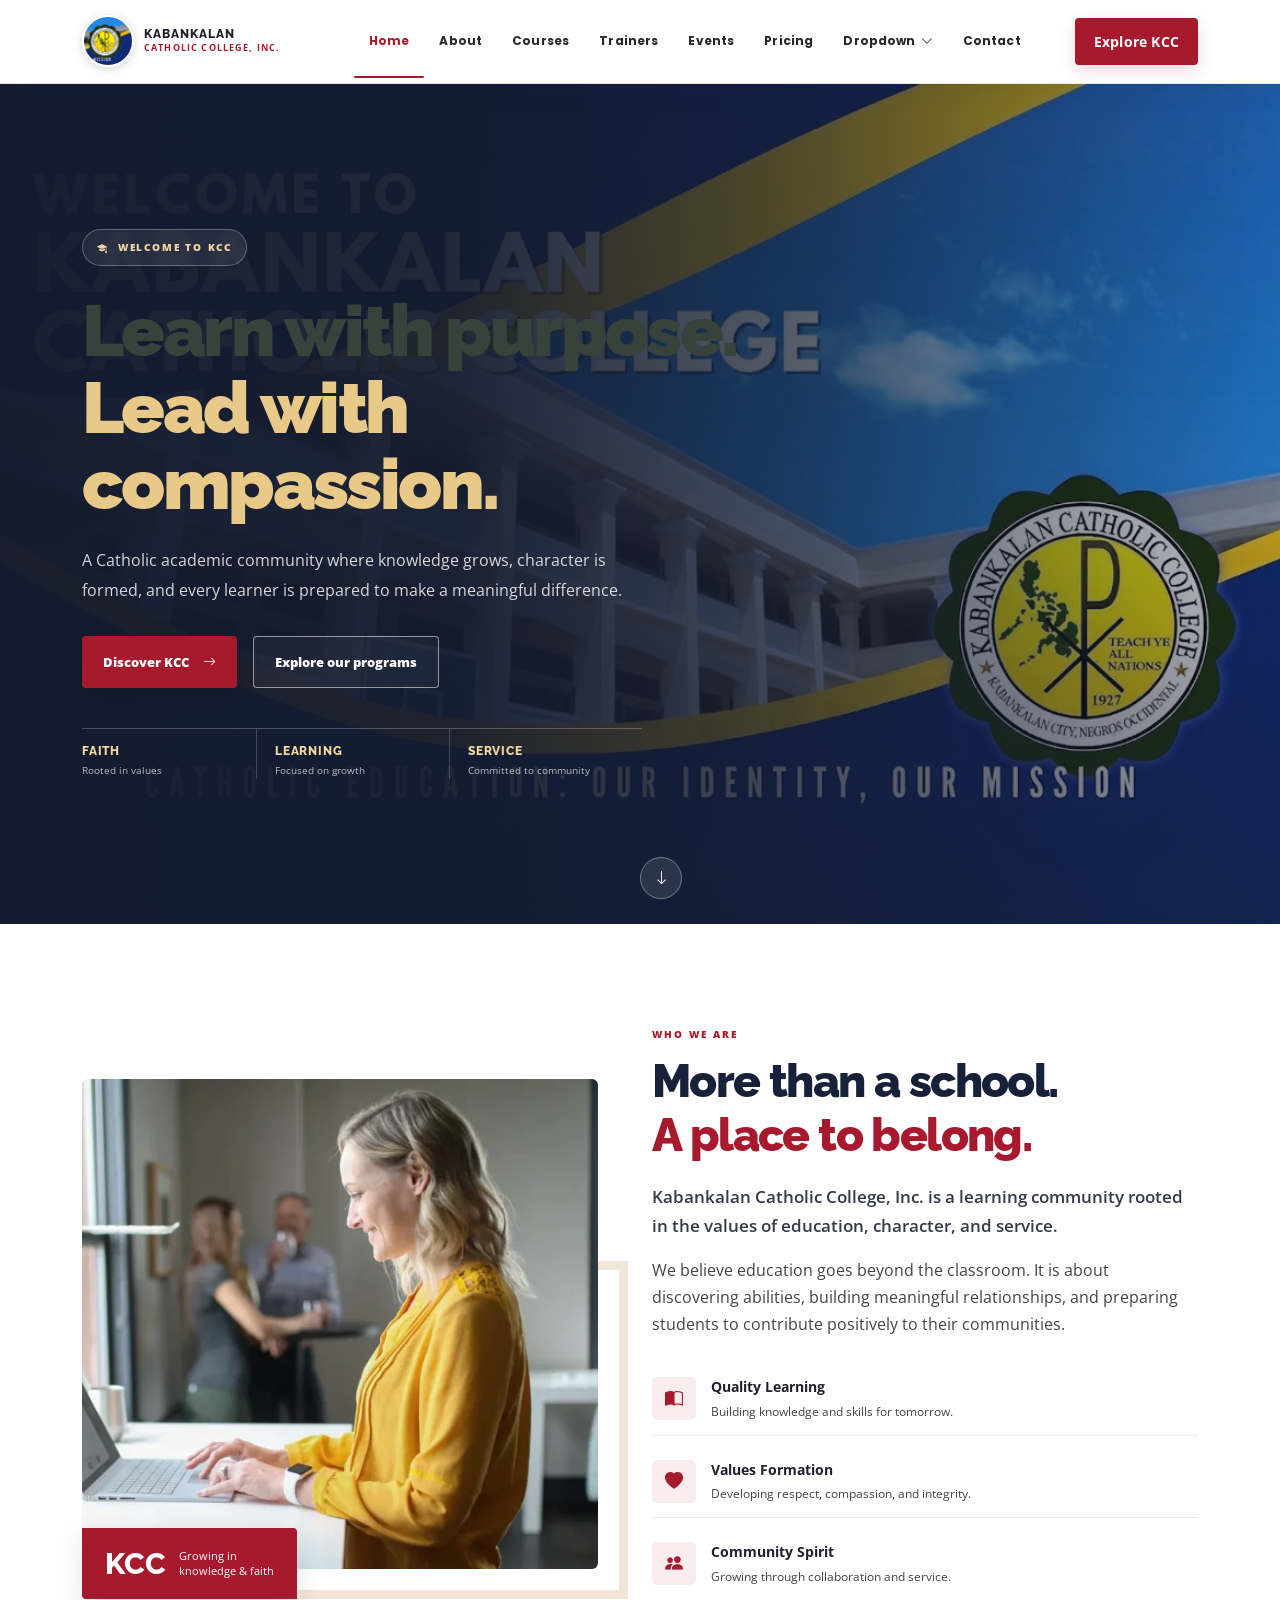
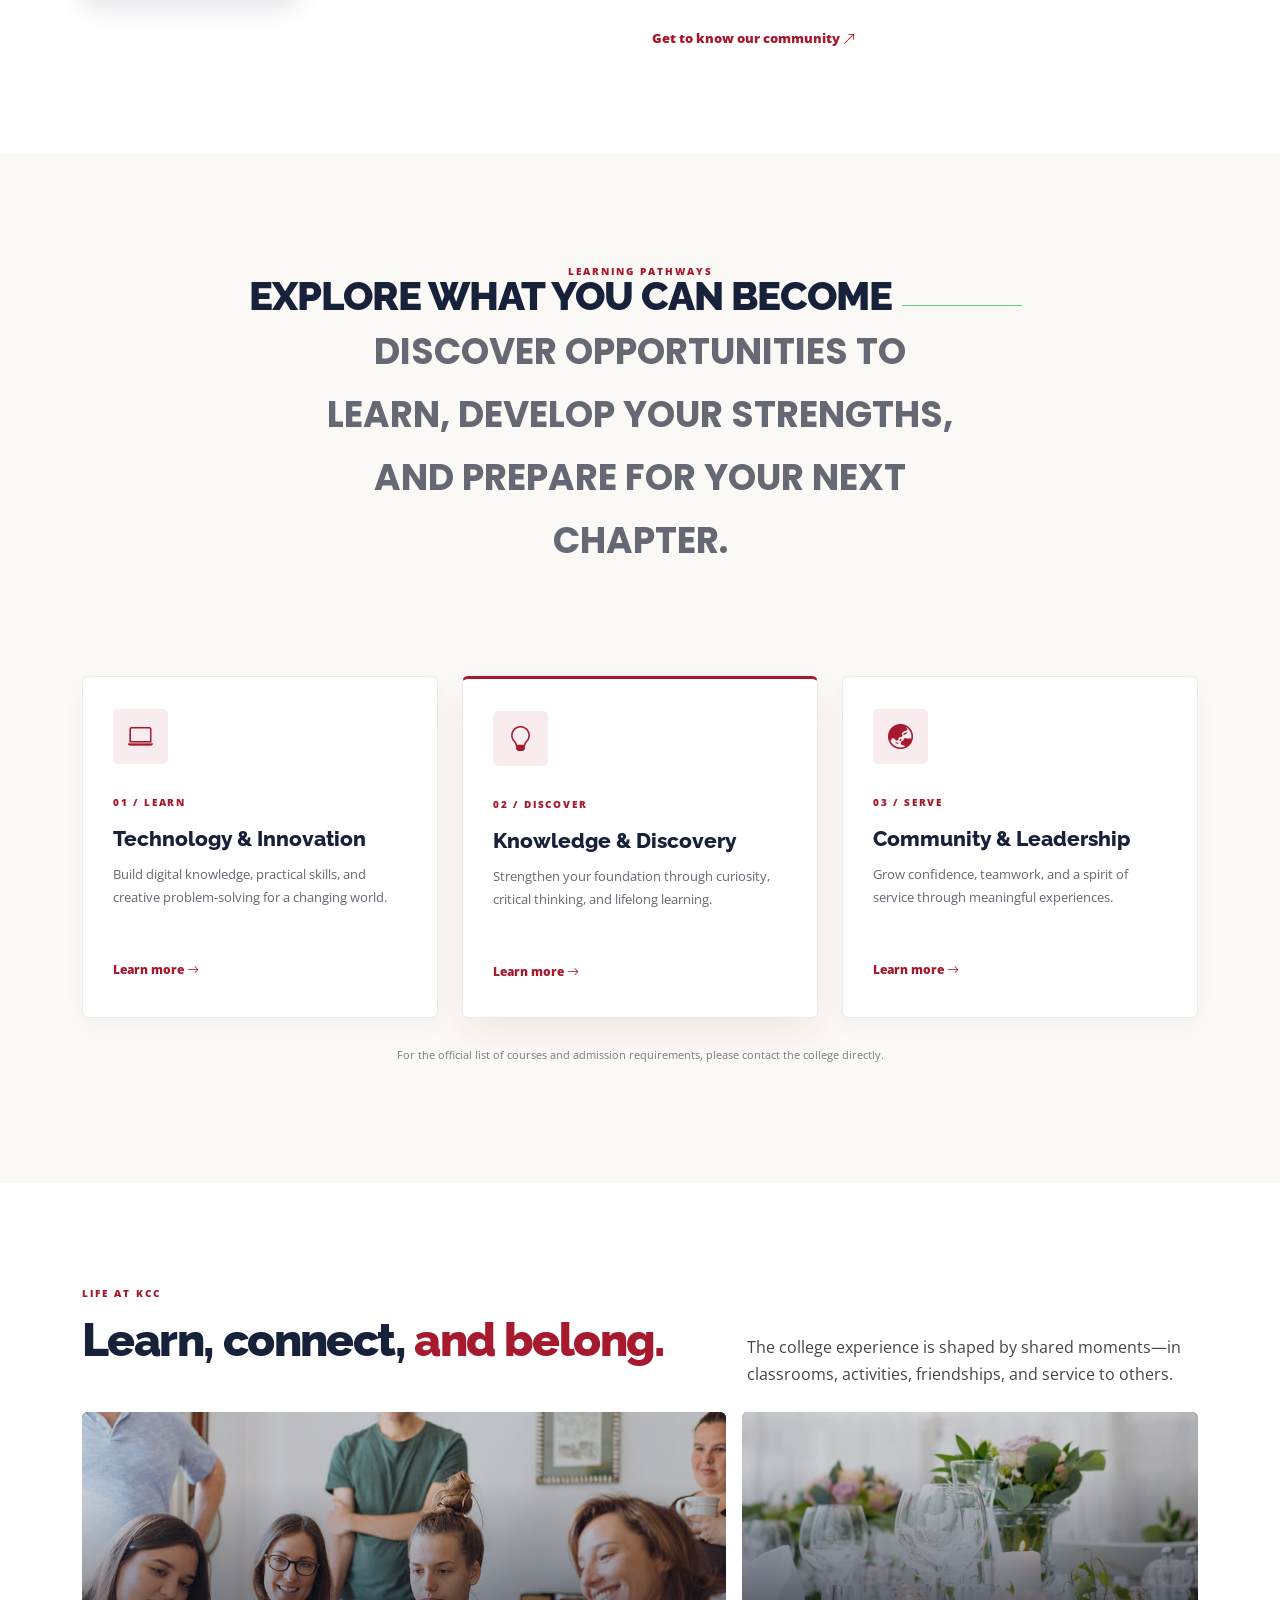
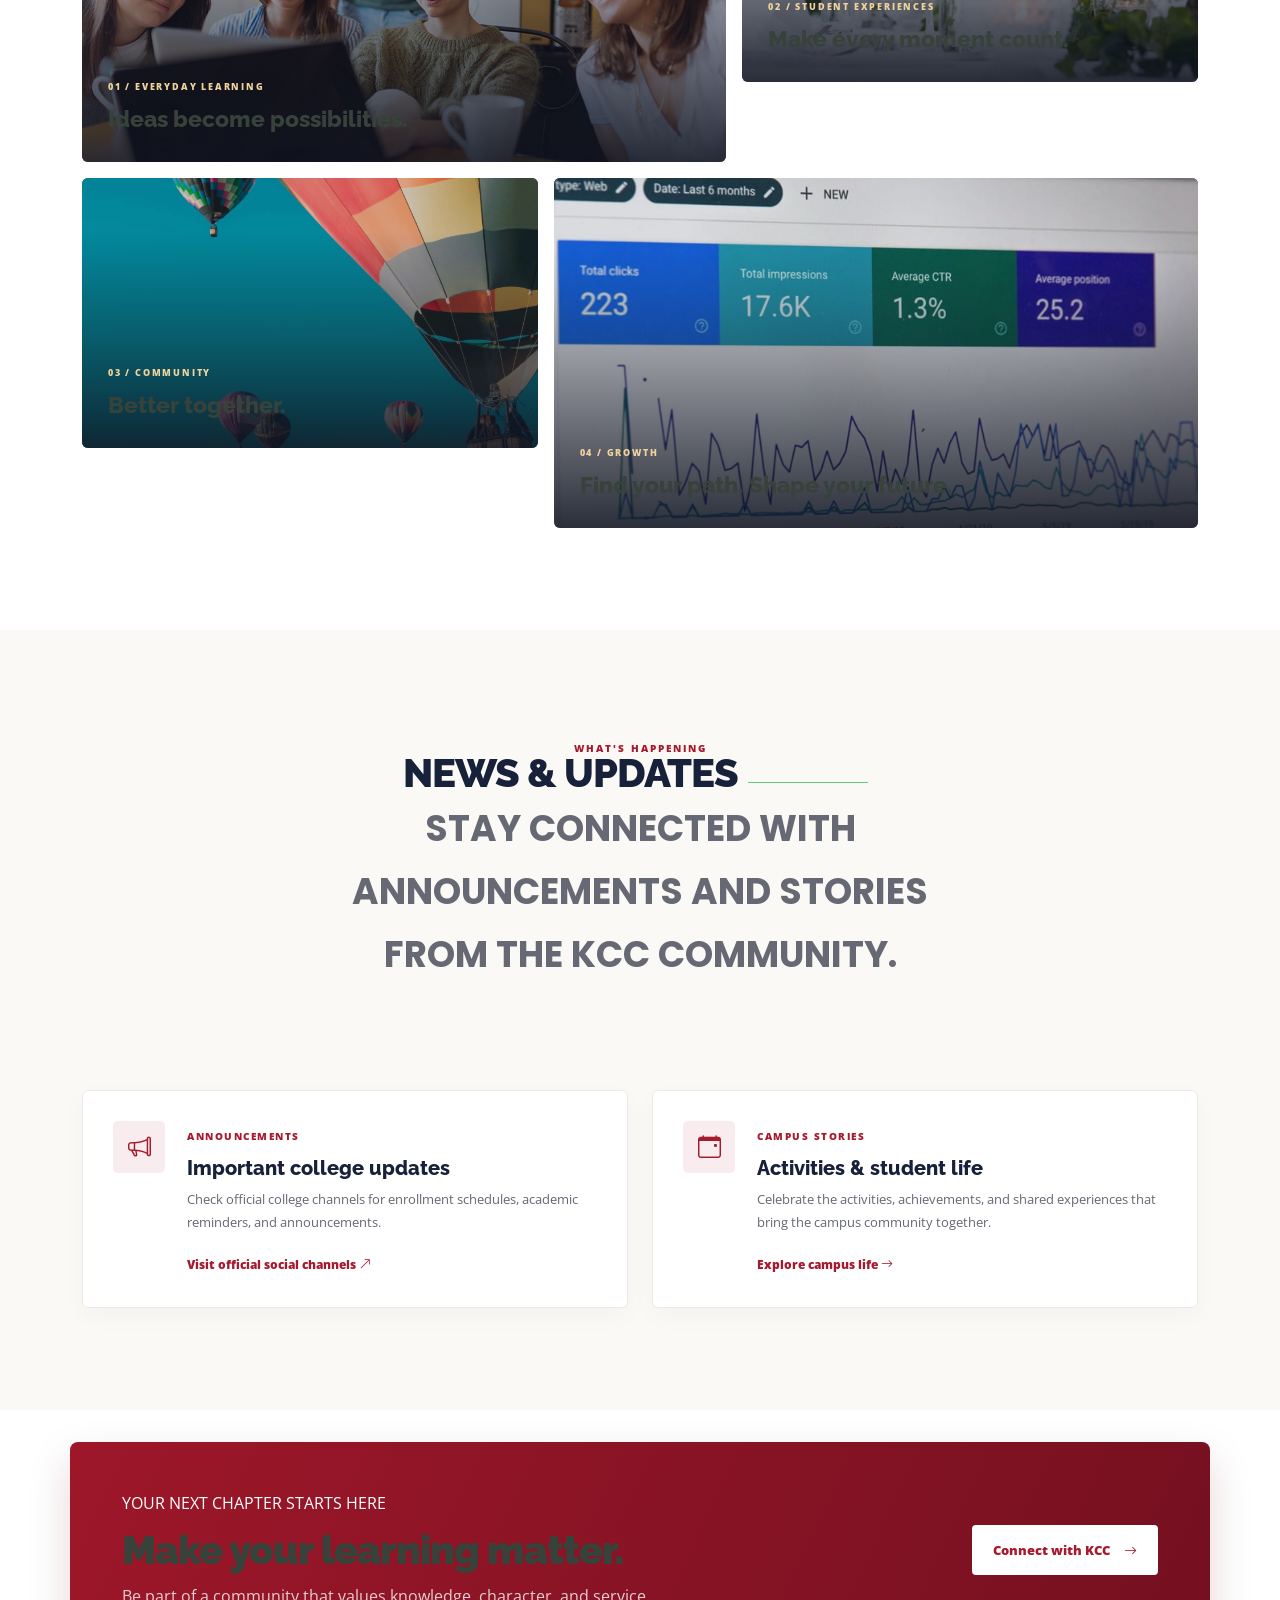
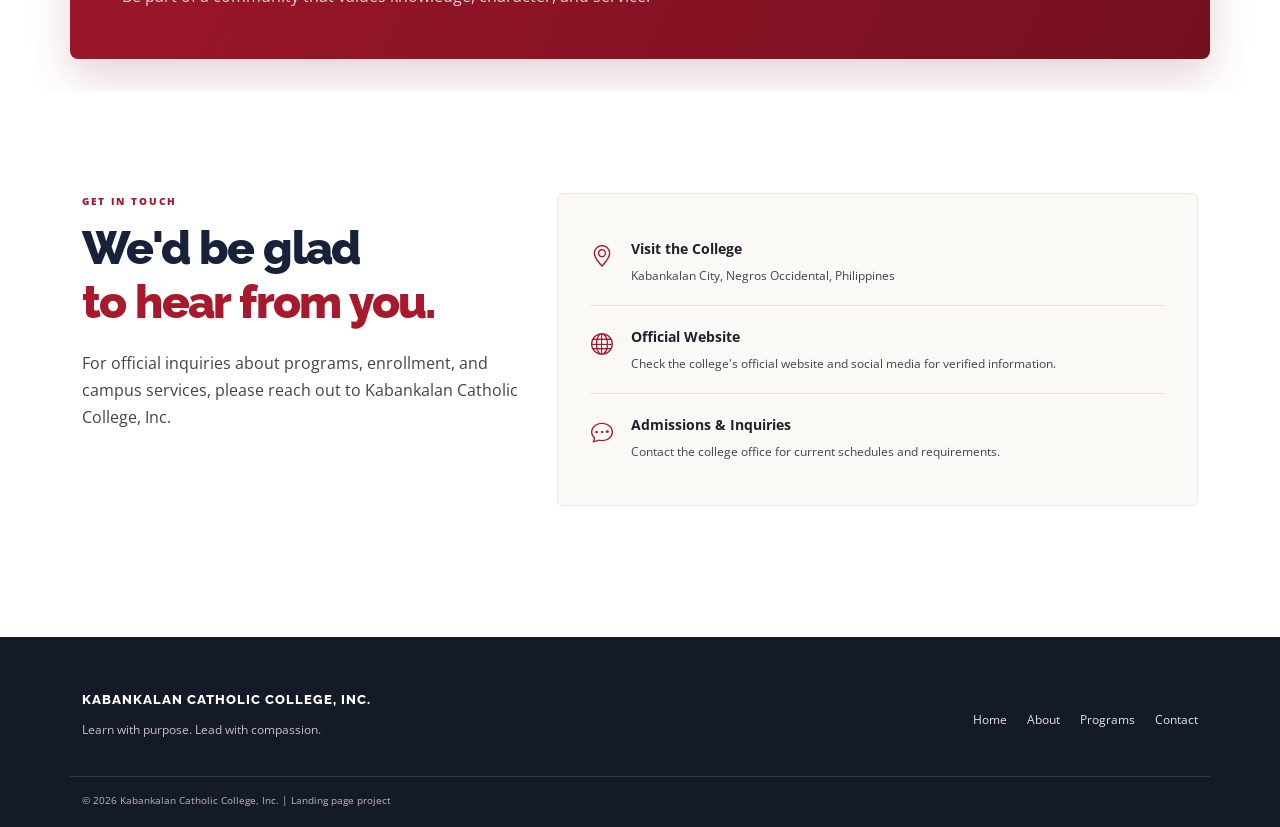
==== commit 0e43d253: "Update index" ====
--- a/index.html
+++ b/index.html
@@ -13,7 +13,7 @@
 <a class="skip-link" href="#main-content">Skip to main content</a>
 <header id="header" class="header d-flex align-items-center sticky-top"><div class="container-fluid container-xl d-flex align-items-center">
   <a href="#home" class="logo d-flex align-items-center me-auto" aria-label="Kabankalan Catholic College home"><span class="brand-mark" aria-hidden="true"></span><span class="brand-name">KABANKALAN<br><small>CATHOLIC COLLEGE, INC.</small></span></a>
-  <nav id="navmenu" class="navmenu"><ul><li><a class="active" href="#home">Home</a></li><li><a href="#about">About</a></li><li><a href="#programs">Programs</a></li><li><a href="#campus">Campus Life</a></li><li><a href="#news">News & Updates</a></li><li><a href="#contact">Contact</a></li></ul><i class="mobile-nav-toggle d-xl-none bi bi-list"></i></nav>
+  <nav id="navmenu" class="navmenu" aria-label="Main navigation"><ul><li><a class="active" href="#home">Home</a></li><li><a href="#about">About</a></li><li><a href="courses.html">Courses</a></li><li><a href="trainers.html">Trainers</a></li><li><a href="events.html">Events</a></li><li><a href="pricing.html">Pricing</a></li><li class="dropdown"><a href="#programs"><span>Dropdown</span> <i class="bi bi-chevron-down toggle-dropdown"></i></a><ul><li><a href="#programs">Programs</a></li><li><a href="#campus">Campus Life</a></li><li><a href="#news">News &amp; Updates</a></li></ul></li><li><a href="#contact">Contact</a></li></ul><i class="mobile-nav-toggle d-xl-none bi bi-list" aria-label="Toggle navigation"></i></nav>
   <a class="btn-getstarted" href="#programs">Explore KCC</a>
 </div></header>
 <main id="main-content">
--- a/assets/css/kcc-custom.css
+++ b/assets/css/kcc-custom.css
@@ -4,7 +4,6 @@
 .skip-link{position:absolute;left:-9999px;top:10px;z-index:9999;background:#fff;color:var(--kcc-red);padding:10px 14px;font-weight:800}.skip-link:focus{left:10px}
 #header{height:82px;border-bottom:1px solid #ece8e5}.brand-mark{width:48px;height:48px;font-size:14px;letter-spacing:.5px}.navmenu a{position:relative}.navmenu a.active:after{content:'';position:absolute;left:0;right:0;bottom:-10px;height:2px;background:var(--kcc-red)}.btn-getstarted{border-radius:4px!important;letter-spacing:.2px}
 .hero-kcc{background-position:center 58%;min-height:700px}.hero-kcc:before{content:'';position:absolute;inset:0;background:linear-gradient(90deg,#15121aef 0%,#1d1720ce 42%,#1d172036 78%,transparent 100%)}.hero-kcc>*{z-index:1}.hero-kcc h1{max-width:820px}.hero-lead{max-width:620px}.eyebrow{background:#ffffff12;backdrop-filter:blur(4px);border-radius:3px}.hero-trust{display:flex;gap:0;margin-top:48px;width:min(620px,100%);border-top:1px solid #ffffff30}.hero-trust div{flex:1;padding:17px 18px 0 0}.hero-trust div+div{padding-left:18px;border-left:1px solid #ffffff30}.hero-trust strong,.hero-trust span{display:block}.hero-trust strong{font:800 13px Raleway;letter-spacing:.3px}.hero-trust span{font-size:10px;margin-top:4px;color:#ffffffb0}
-.hero-kcc{background-image:linear-gradient(90deg,#17131aef 0%,#241a20c9 48%,#241a2040 100%),url('../img/about.jpg')}
 .brand-mark{background: url('../img/hero-bg%20(2).jpg') 90% 80%/200px auto no-repeat;border:2px solid #fff;box-shadow:0 2px 8px #17131a30;color:transparent;font-size:0;overflow:hidden}
 .scroll-cue{z-index:2;width:42px;height:42px;border:1px solid #ffffff55;border-radius:50%;display:grid;place-items:center;bottom:18px;font-size:15px;text-decoration:none}
 .section-heading{letter-spacing:-1px}.about-photo{object-position:center}.value-list>div{padding:10px 12px 10px 0;border-bottom:1px solid #eee}.value-list>div:last-child{border:0}
@@ -12,3 +11,637 @@
 .contact-panel{border:1px solid #eee7e3;border-radius:2px}.footer-kcc{background:#171318}
 @media(max-width:991px){#header{height:70px}.hero-kcc:before{background:linear-gradient(90deg,#15121aeF,#1d1720c9 70%,#1d172055)}.hero-trust{margin-top:35px}.navmenu ul{background:#fff!important}}
 @media(max-width:575px){#header{height:64px}.brand-mark{width:42px;height:42px}.hero-kcc,.min-vh-hero{min-height:640px}.hero-kcc h1{font-size:40px}.hero-trust{display:grid;grid-template-columns:repeat(3,1fr)}.hero-trust div{padding:14px 8px 0 0}.hero-trust div+div{padding-left:8px}.hero-trust strong{font-size:12px}.hero-trust span{font-size:9px}.scroll-cue{display:none}}
+
+/* Refined KCC landing-page design */
+:root {
+  --kcc-navy: #17213a;
+  --kcc-paper: #fbf9f6;
+}
+
+body {
+  color: #585b64;
+  line-height: 1.7;
+}
+
+#header {
+  height: 84px;
+  padding: 0;
+  background: rgb(255 255 255 / 96%);
+  box-shadow: 0 6px 28px rgb(23 33 58 / 8%);
+  backdrop-filter: blur(12px);
+}
+
+#header .container-fluid {
+  gap: 24px;
+}
+
+.brand-mark {
+  flex: 0 0 52px;
+  width: 52px;
+  height: 52px;
+  background-image: url('../img/hero-bg%20(2).jpg');
+  background-position: 94% 78%;
+  background-size: 170px auto;
+  border: 2px solid #fff;
+  box-shadow: 0 2px 10px rgb(23 33 58 / 18%);
+}
+
+.brand-name {
+  font-size: 12px;
+  letter-spacing: 1px;
+}
+
+.brand-name small {
+  font-size: 9px;
+  letter-spacing: 1.15px;
+}
+
+.navmenu a {
+  font-size: 12px !important;
+  letter-spacing: .15px;
+}
+
+.navmenu a.active:after {
+  bottom: -8px;
+  border-radius: 2px;
+}
+
+.btn-getstarted {
+  border-radius: 4px !important;
+  padding: 12px 19px !important;
+  box-shadow: 0 6px 16px rgb(167 25 45 / 16%);
+}
+
+.hero-kcc {
+  min-height: 720px;
+  overflow: hidden;
+  background-color: var(--kcc-navy);
+  background-image:
+    linear-gradient(90deg, rgb(20 27 46 / 98%) 0%, rgb(20 27 46 / 94%) 36%, rgb(20 27 46 / 72%) 62%, rgb(20 27 46 / 24%) 100%),
+    url('../img/hero-bg%20(2).jpg');
+  background-position: center;
+  background-size: cover;
+}
+
+.hero-kcc:before {
+  display: none;
+}
+
+.hero-shade {
+  background: linear-gradient(0deg, rgb(20 27 46 / 38%), transparent 48%);
+}
+
+.min-vh-hero {
+  min-height: 720px;
+}
+
+.hero-kcc .col-lg-8 {
+  max-width: 760px;
+}
+
+.eyebrow {
+  margin-bottom: 27px;
+  border-color: rgb(255 255 255 / 28%);
+  border-radius: 30px;
+  padding: 9px 14px;
+  background: rgb(255 255 255 / 8%);
+  color: #f0d7a7;
+  font-size: 10px;
+  letter-spacing: 1.8px;
+}
+
+.hero-kcc h1 {
+  max-width: 720px;
+  margin-bottom: 24px;
+  font-size: clamp(44px, 5.7vw, 72px);
+  line-height: 1.06;
+  letter-spacing: -2.6px;
+}
+
+.hero-kcc h1 em {
+  color: #e8c987;
+}
+
+.hero-lead {
+  max-width: 560px;
+  color: rgb(255 255 255 / 82%);
+  font-size: 16px;
+  line-height: 1.85;
+}
+
+.btn-hero,
+.btn-outline-hero {
+  min-height: 50px;
+  justify-content: center;
+  border-radius: 4px;
+  padding: 14px 21px;
+}
+
+.btn-hero {
+  box-shadow: 0 8px 24px rgb(0 0 0 / 18%);
+}
+
+.btn-outline-hero {
+  border-color: rgb(255 255 255 / 52%);
+  background: rgb(255 255 255 / 4%);
+}
+
+.hero-trust {
+  max-width: 560px;
+  margin-top: 40px;
+  border-color: rgb(255 255 255 / 24%);
+}
+
+.hero-trust div {
+  padding-top: 15px;
+}
+
+.hero-trust strong {
+  color: #f2d89e;
+  font-size: 12px;
+  letter-spacing: .8px;
+  text-transform: uppercase;
+}
+
+.hero-trust span {
+  color: rgb(255 255 255 / 70%);
+  font-size: 10px;
+}
+
+.scroll-cue {
+  bottom: 25px;
+  color: #fff;
+  background: rgb(255 255 255 / 10%);
+  transition: background .2s ease, transform .2s ease;
+}
+
+.scroll-cue:hover {
+  color: #fff;
+  background: var(--kcc-red);
+  transform: translateY(3px);
+}
+
+.section {
+  padding: clamp(72px, 8vw, 108px) 0;
+}
+
+.about-kcc,
+.campus-kcc,
+.contact-kcc {
+  background: #fff;
+}
+
+.programs-kcc,
+.news-kcc {
+  background: var(--kcc-paper);
+}
+
+.section-kicker,
+.section-title > span {
+  color: var(--kcc-red);
+  font-size: 10px;
+  letter-spacing: 2px;
+}
+
+.section-heading {
+  margin-top: 12px;
+  color: var(--kcc-navy);
+  font-size: clamp(32px, 4vw, 46px);
+  letter-spacing: -1.6px;
+}
+
+.section-heading span {
+  color: var(--kcc-red);
+}
+
+.lead-copy {
+  color: #343a48;
+  font-size: 17px;
+  line-height: 1.7;
+}
+
+.about-photo {
+  border-radius: 6px;
+  filter: saturate(.9);
+}
+
+.about-image-wrap:after {
+  border-color: #f0e5d7;
+}
+
+.image-stamp {
+  bottom: 0;
+  left: 0;
+  border-radius: 0 4px 0 4px;
+  box-shadow: 0 8px 24px rgb(23 33 58 / 12%);
+}
+
+.value-list > div {
+  margin: 10px 0;
+  padding: 12px 14px 12px 0;
+  border-bottom: 1px solid #eeeae6;
+}
+
+.value-list i,
+.program-icon,
+.news-icon {
+  border-radius: 5px;
+  background: #f8ecee;
+}
+
+.value-list i {
+  flex: 0 0 44px;
+}
+
+.programs-kcc .section-title,
+.news-kcc .section-title {
+  margin-bottom: 44px;
+}
+
+.section-title h2 {
+  margin-top: 12px;
+  color: var(--kcc-navy);
+  font-size: clamp(30px, 3.5vw, 40px);
+  letter-spacing: -1px;
+}
+
+.section-title p {
+  color: #666973;
+  line-height: 1.75;
+}
+
+.program-card {
+  position: relative;
+  overflow: hidden;
+  border: 1px solid #eee9e4;
+  border-radius: 6px;
+  padding: 32px 30px;
+  box-shadow: 0 8px 24px rgb(23 33 58 / 3%);
+  transition: transform .25s ease, box-shadow .25s ease, border-color .25s ease;
+}
+
+.program-card:hover {
+  transform: translateY(-5px);
+  border-color: #e7d4ca;
+  box-shadow: 0 18px 38px rgb(23 33 58 / 9%);
+}
+
+.program-card.featured {
+  border-top: 3px solid var(--kcc-red);
+}
+
+.program-icon {
+  margin-bottom: 23px;
+}
+
+.program-card h3,
+.news-card h3 {
+  color: var(--kcc-navy);
+}
+
+.program-card p {
+  min-height: 76px;
+  color: #656872;
+  line-height: 1.75;
+}
+
+.program-card a,
+.news-card a,
+.text-link {
+  transition: color .2s ease;
+}
+
+.program-card a:hover,
+.news-card a:hover,
+.text-link:hover {
+  color: var(--kcc-red-dark);
+}
+
+.program-disclaimer {
+  margin-top: 28px;
+  color: #7a7b81;
+}
+
+.campus-grid {
+  --bs-gutter-x: 1rem;
+  --bs-gutter-y: 1rem;
+}
+
+.campus-grid .campus-tile {
+  border-radius: 6px;
+  background: var(--kcc-navy);
+}
+
+.campus-tile img {
+  opacity: .84;
+}
+
+.campus-tile:after {
+  inset: 20% 0 0;
+  background: linear-gradient(180deg, transparent 0%, rgb(15 19 31 / 86%) 100%);
+}
+
+.campus-tile > div {
+  right: 24px;
+  bottom: 22px;
+  left: 26px;
+}
+
+.campus-tile span {
+  color: #efd39b;
+}
+
+.campus-tile h3 {
+  font-size: 23px;
+}
+
+.news-card {
+  align-items: flex-start;
+  border: 1px solid #eee9e4;
+  border-radius: 6px;
+  padding: 30px;
+  box-shadow: 0 8px 24px rgb(23 33 58 / 3%);
+}
+
+.news-card p {
+  color: #656872;
+  line-height: 1.75;
+}
+
+.news-icon {
+  flex-basis: 52px;
+  height: 52px;
+}
+
+.cta-kcc {
+  padding: 32px 0;
+  background: #fff;
+  color: #fff;
+}
+
+.cta-kcc > .container {
+  position: relative;
+  overflow: hidden;
+  border-radius: 8px;
+  padding: 48px 52px;
+  background: linear-gradient(115deg, #9d1729 0%, #741020 100%);
+  box-shadow: 0 18px 42px rgb(116 16 32 / 18%);
+}
+
+.cta-kcc h2 {
+  font-size: clamp(30px, 4vw, 40px);
+  letter-spacing: -1px;
+}
+
+.cta-kcc .btn-hero {
+  box-shadow: none;
+}
+
+.contact-panel {
+  border: 1px solid #eee8e2;
+  border-radius: 6px;
+  background: var(--kcc-paper);
+  padding: 24px 32px;
+}
+
+.contact-panel > div {
+  padding: 19px 0;
+  border-color: #e9e3dd;
+}
+
+.contact-panel > div:last-child {
+  border-bottom: 0;
+}
+
+.contact-panel i {
+  width: 24px;
+  text-align: center;
+}
+
+.footer-kcc {
+  margin-top: 28px;
+  padding: 48px 0 18px;
+  background: #151a28;
+}
+
+.footer-kcc b {
+  color: #fff;
+}
+
+.footer-links a {
+  transition: color .2s ease;
+}
+
+.footer-links a:hover {
+  color: #efd39b;
+}
+
+@media (max-width: 991px) {
+  #header {
+    height: 72px;
+  }
+
+  #header .container-fluid {
+    gap: 14px;
+  }
+
+  .hero-kcc,
+  .min-vh-hero {
+    min-height: 650px;
+  }
+
+  .hero-kcc {
+    background-position: 58% center;
+  }
+
+  .hero-kcc .col-lg-8 {
+    max-width: 680px;
+  }
+
+  .cta-kcc > .container {
+    padding: 40px;
+  }
+}
+
+@media (max-width: 575px) {
+  #header {
+    height: 66px;
+  }
+
+  .brand-mark {
+    flex-basis: 44px;
+    width: 44px;
+    height: 44px;
+    background-size: 146px auto;
+  }
+
+  .brand-name {
+    font-size: 10px;
+  }
+
+  .brand-name small {
+    font-size: 8px;
+  }
+
+  .btn-getstarted {
+    padding: 9px 11px !important;
+    font-size: 11px !important;
+  }
+
+  .hero-kcc,
+  .min-vh-hero {
+    min-height: 650px;
+  }
+
+  .hero-kcc {
+    background-image:
+      linear-gradient(90deg, rgb(20 27 46 / 96%) 0%, rgb(20 27 46 / 88%) 62%, rgb(20 27 46 / 60%) 100%),
+      url('../img/hero-bg%20(2).jpg');
+    background-position: 58% center;
+  }
+
+  .hero-kcc h1 {
+    font-size: clamp(39px, 10vw, 48px);
+    letter-spacing: -1.7px;
+  }
+
+  .hero-lead {
+    font-size: 14px;
+  }
+
+  .hero-trust {
+    margin-top: 30px;
+  }
+
+  .hero-trust div {
+    padding-right: 7px;
+  }
+
+  .hero-trust div + div {
+    padding-left: 9px;
+  }
+
+  .hero-trust span {
+    font-size: 9px;
+  }
+
+  .about-image-wrap {
+    padding-right: 18px;
+    padding-bottom: 22px;
+  }
+
+  .about-photo {
+    height: 350px;
+  }
+
+  .program-card,
+  .news-card {
+    padding: 24px;
+  }
+
+  .cta-kcc > .container {
+    padding: 32px 24px;
+  }
+
+  .cta-kcc h2 {
+    font-size: 31px;
+  }
+
+  .contact-panel {
+    padding: 16px 21px;
+  }
+
+  .footer-kcc {
+    margin-top: 16px;
+  }
+}
+
+@media (max-width: 1199px) {
+  .mobile-nav-active .navmenu {
+    position: fixed;
+    inset: 0;
+    overflow: visible;
+    background: transparent;
+    pointer-events: none;
+  }
+
+  .mobile-nav-active .navmenu li {
+    position: static;
+  }
+
+  .mobile-nav-active .navmenu > ul {
+    position: fixed;
+    inset: 92px 16px auto;
+    max-height: calc(100vh - 108px);
+    margin: 0;
+    padding: 8px 0;
+    border: 1px solid #eee9e4;
+    border-radius: 8px;
+    background: #fff !important;
+    box-shadow: 0 16px 40px rgb(23 33 58 / 16%);
+    overflow-y: auto;
+    pointer-events: auto;
+  }
+
+  .mobile-nav-active .navmenu a:after {
+    display: none;
+  }
+
+  .mobile-nav-active .navmenu a,
+  .mobile-nav-active .navmenu a:focus {
+    position: static;
+    display: block;
+    padding: 12px 18px;
+    color: #303030;
+    font-family: var(--nav-font);
+    font-size: 21px;
+    font-weight: 500;
+    line-height: 1.5;
+  }
+
+  .mobile-nav-active .navmenu a:hover,
+  .mobile-nav-active .navmenu a.active,
+  .mobile-nav-active .navmenu a.active:focus {
+    color: #5fcf80 !important;
+  }
+
+  .mobile-nav-active .mobile-nav-toggle {
+    position: fixed;
+    pointer-events: auto;
+    color: var(--kcc-navy) !important;
+  }
+}
+
+@media (max-width: 991px) {
+  .mobile-nav-active .navmenu > ul {
+    inset-block-start: 78px;
+    max-height: calc(100vh - 94px);
+  }
+}
+
+@media (max-width: 575px) {
+  .mobile-nav-active .navmenu > ul {
+    inset-block-start: 74px;
+    max-height: calc(100vh - 90px);
+  }
+
+  .mobile-nav-active .navmenu a,
+  .mobile-nav-active .navmenu a:focus {
+    font-size: 19px;
+  }
+}
+
+@media (prefers-reduced-motion: reduce) {
+  html {
+    scroll-behavior: auto;
+  }
+
+  *,
+  *:before,
+  *:after {
+    transition-duration: .01ms !important;
+    animation-duration: .01ms !important;
+    animation-iteration-count: 1 !important;
+    scroll-behavior: auto !important;
+  }
+}
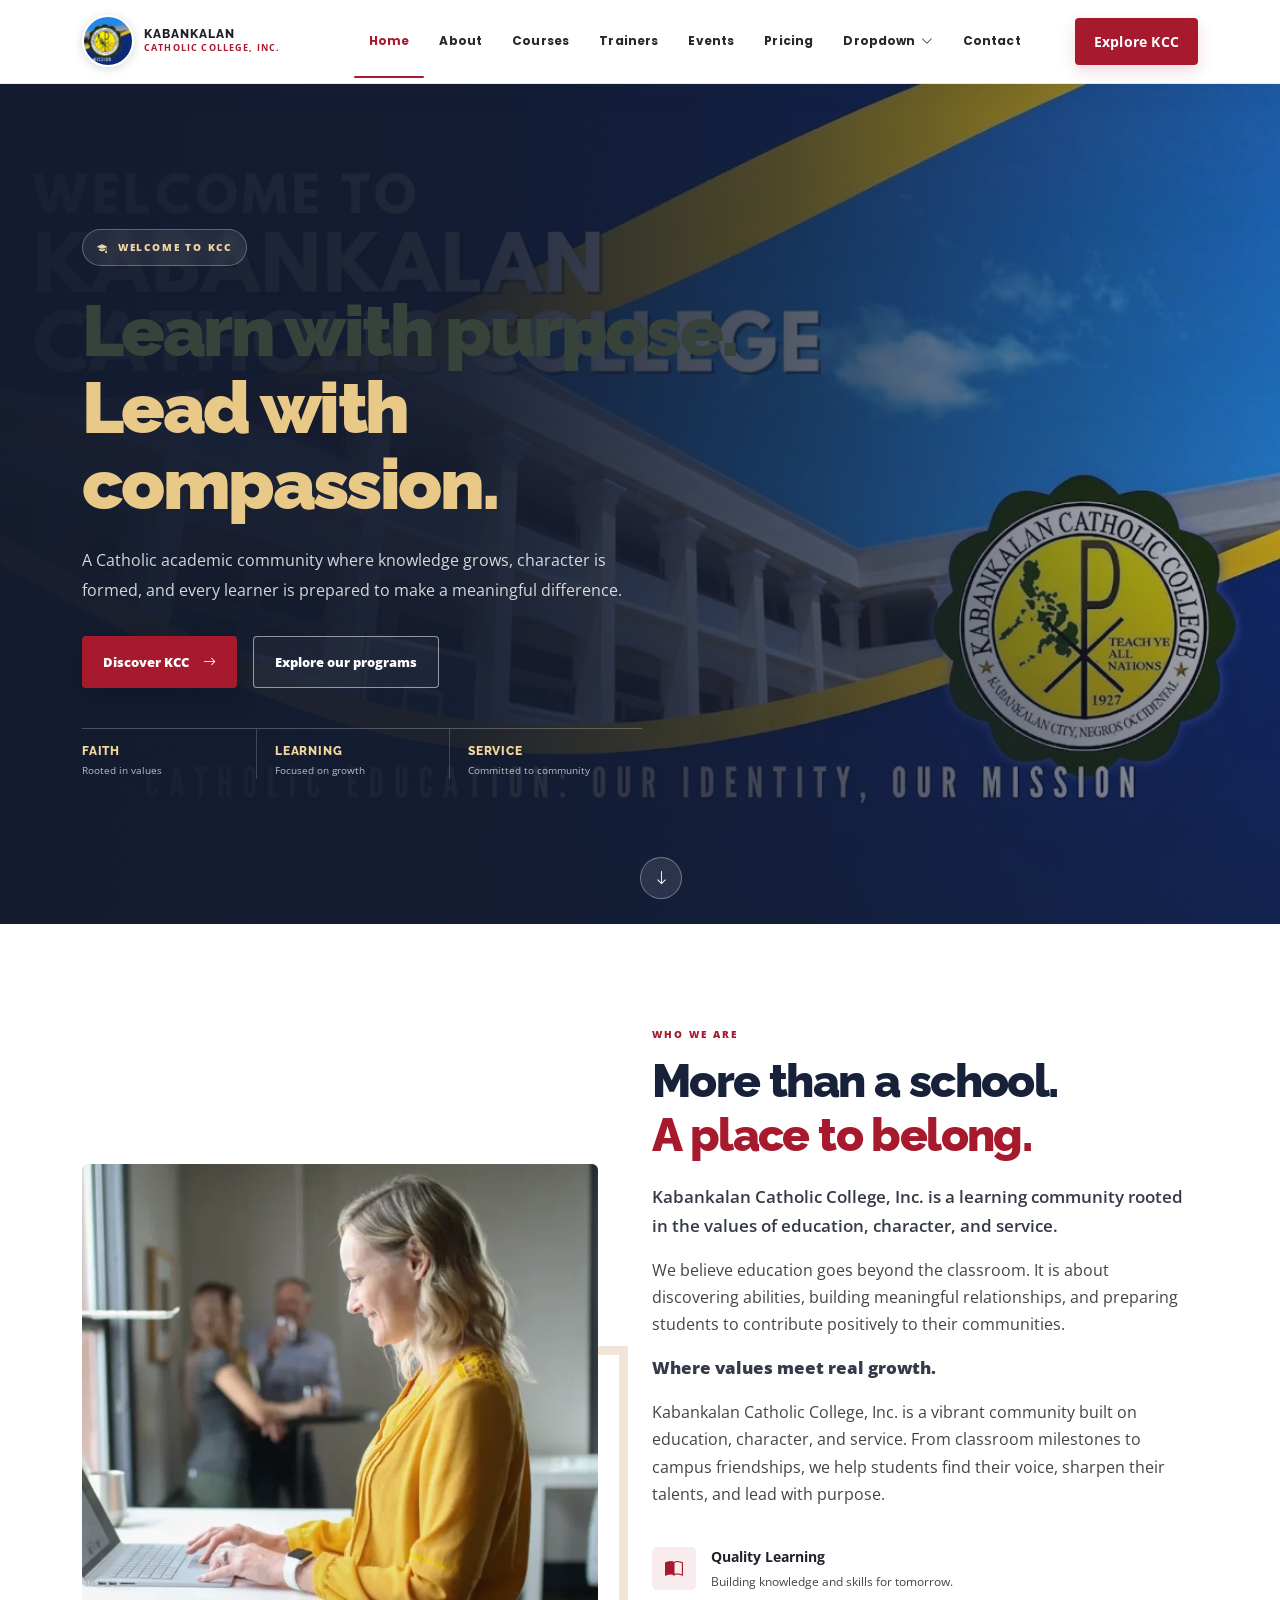
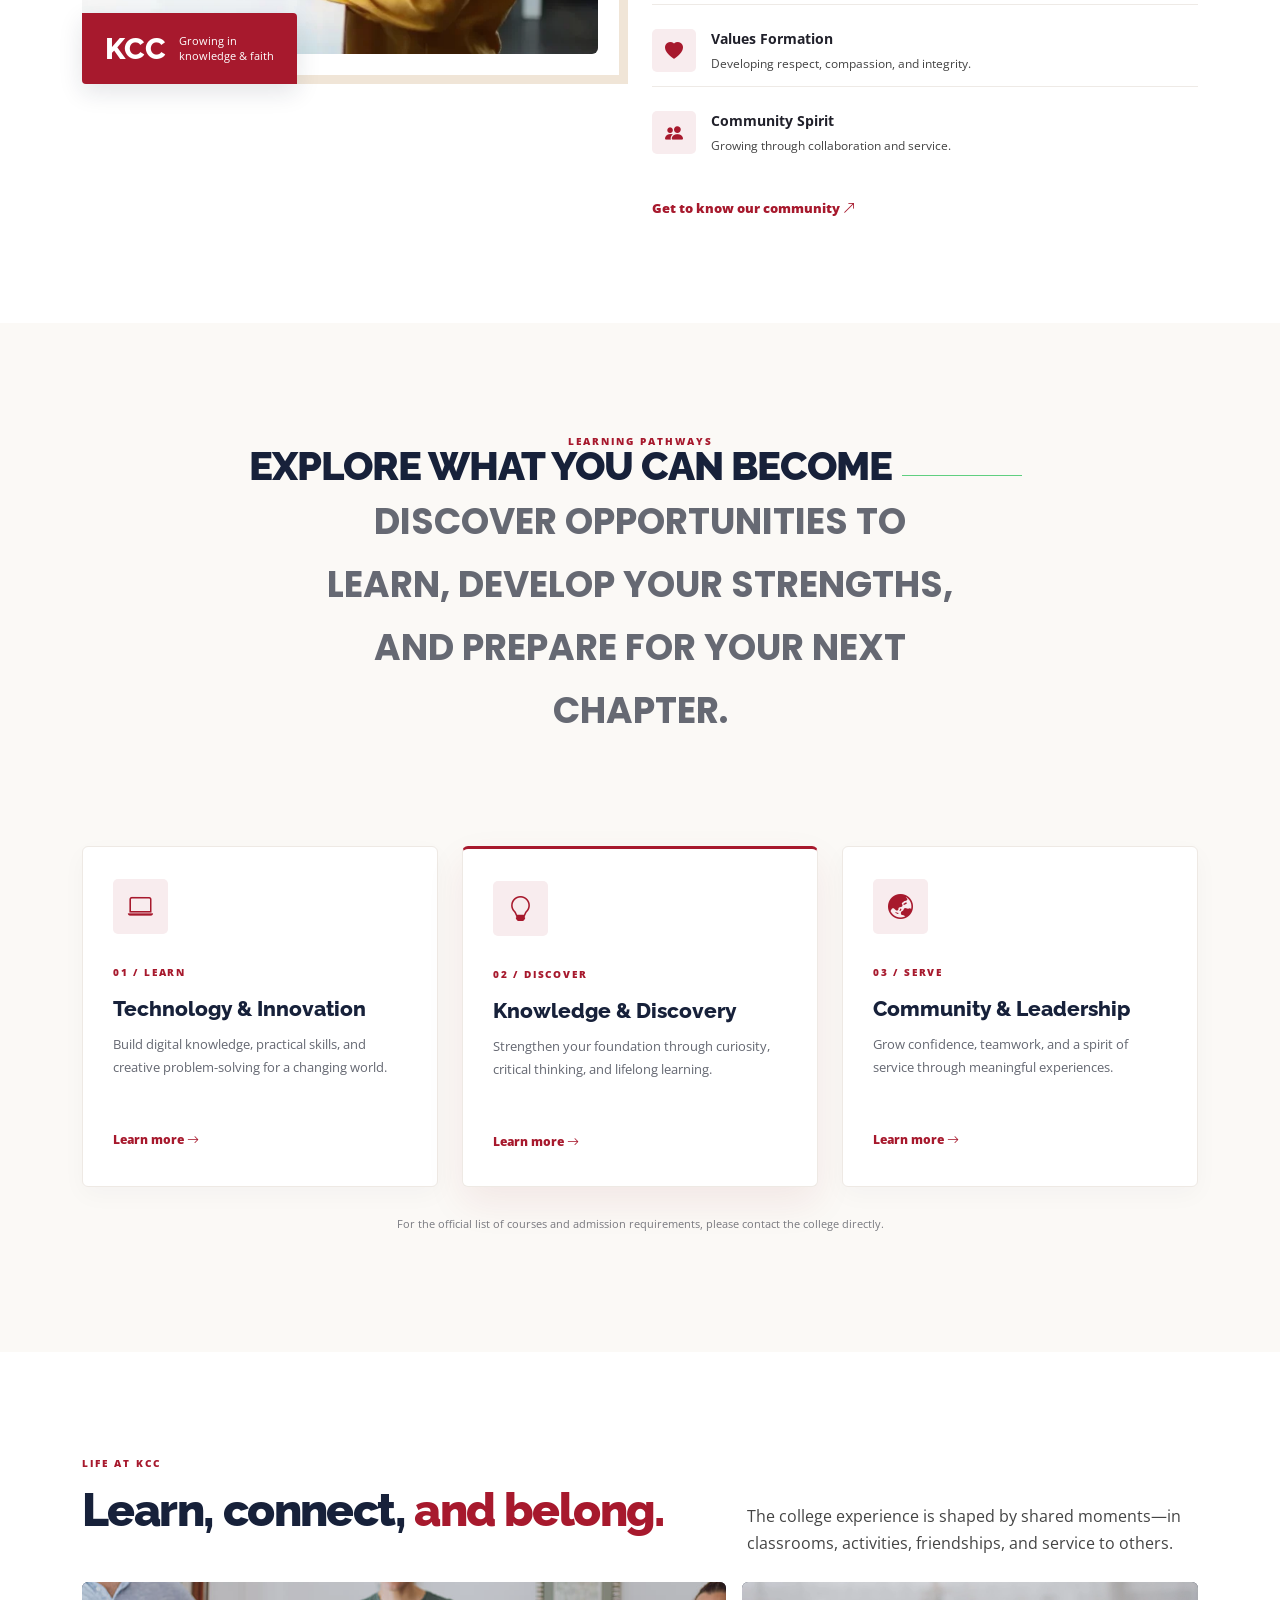
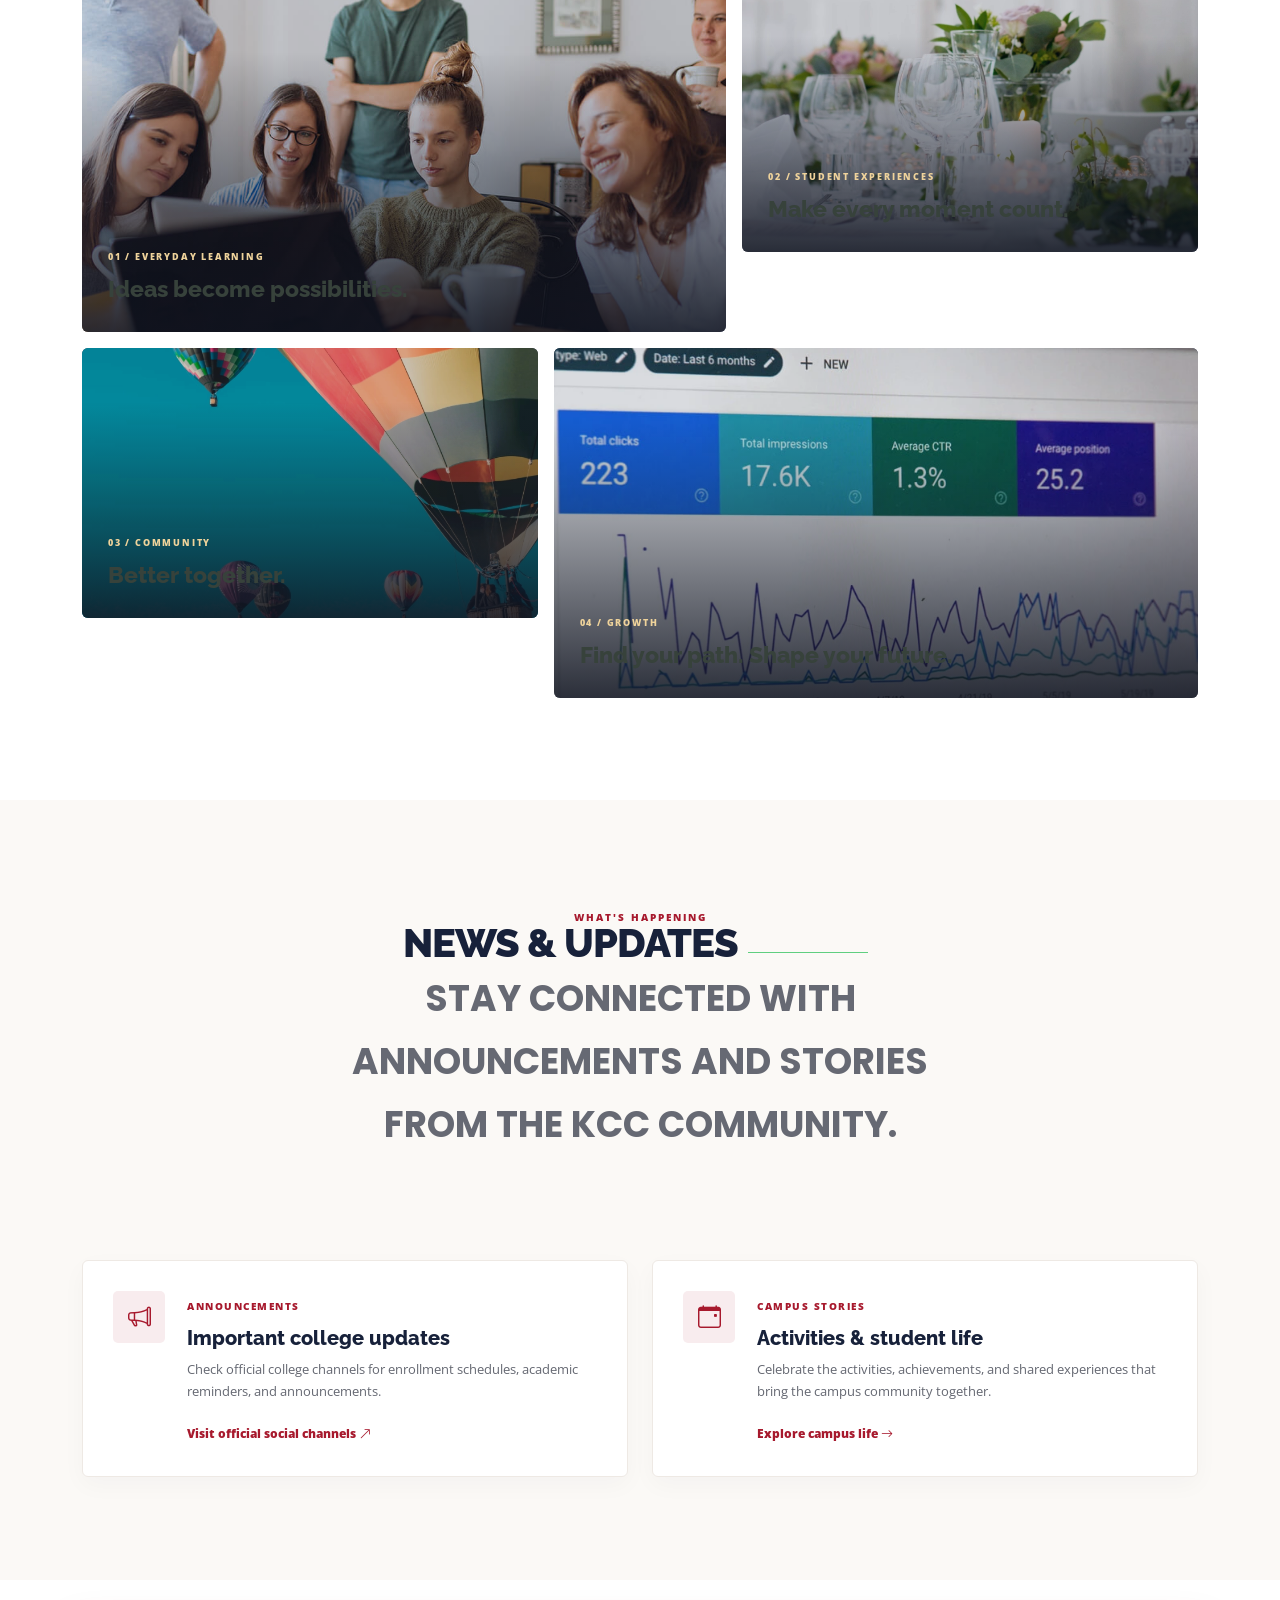
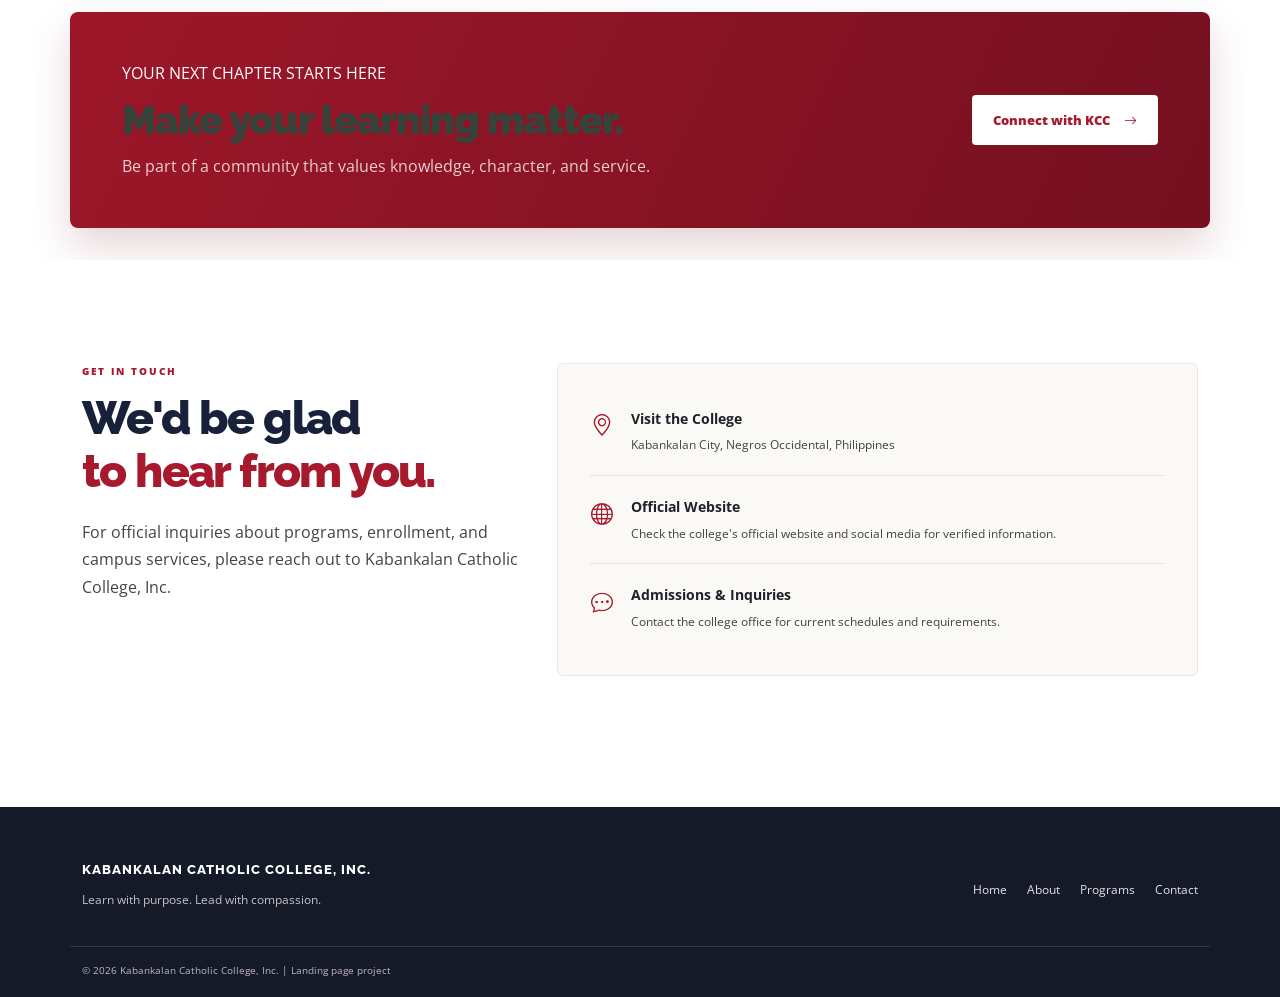
==== commit 7c2ccc77: "Updat index" ====
--- a/index.html
+++ b/index.html
@@ -18,7 +18,7 @@
 </div></header>
 <main id="main-content">
 <section id="home" class="hero-kcc" aria-label="Welcome to Kabankalan Catholic College"><div class="hero-shade"></div><div class="container position-relative"><div class="row align-items-center min-vh-hero"><div class="col-lg-8" data-aos="fade-up"><span class="eyebrow"><i class="bi bi-mortarboard-fill"></i> WELCOME TO KCC</span><h1>Learn with purpose.<br><em>Lead with compassion.</em></h1><p class="hero-lead">A Catholic academic community where knowledge grows, character is formed, and every learner is prepared to make a meaningful difference.</p><div class="d-flex flex-wrap gap-3"><a href="#about" class="btn-hero">Discover KCC <i class="bi bi-arrow-right"></i></a><a href="#programs" class="btn-outline-hero">Explore our programs</a></div><div class="hero-trust" aria-label="College values"><div><strong>Faith</strong><span>Rooted in values</span></div><div><strong>Learning</strong><span>Focused on growth</span></div><div><strong>Service</strong><span>Committed to community</span></div></div></div></div></div><a href="#about" class="scroll-cue" aria-label="Scroll to About"><i class="bi bi-arrow-down"></i></a></section>
-<section id="about" class="section about-kcc"><div class="container"><div class="row align-items-center gy-5"><div class="col-lg-6" data-aos="fade-right"><div class="about-image-wrap"><img src="assets/img/about/about-1.webp" class="img-fluid about-photo" alt="Education and learning"><div class="image-stamp"><strong>KCC</strong><span>Growing in<br>knowledge & faith</span></div></div></div><div class="col-lg-6" data-aos="fade-left"><div class="section-kicker">WHO WE ARE</div><h2 class="section-heading">More than a school.<br><span>A place to belong.</span></h2><p class="lead-copy">Kabankalan Catholic College, Inc. is a learning community rooted in the values of education, character, and service.</p><p>We believe education goes beyond the classroom. It is about discovering abilities, building meaningful relationships, and preparing students to contribute positively to their communities.</p><div class="value-list"><div><i class="bi bi-book-half"></i><span><b>Quality Learning</b><small>Building knowledge and skills for tomorrow.</small></span></div><div><i class="bi bi-heart-fill"></i><span><b>Values Formation</b><small>Developing respect, compassion, and integrity.</small></span></div><div><i class="bi bi-people-fill"></i><span><b>Community Spirit</b><small>Growing through collaboration and service.</small></span></div></div><a href="#contact" class="text-link">Get to know our community <i class="bi bi-arrow-up-right"></i></a></div></div></div></section>
+<section id="about" class="section about-kcc"><div class="container"><div class="row align-items-center gy-5"><div class="col-lg-6" data-aos="fade-right"><div class="about-image-wrap"><img src="assets/img/about/about-1.webp" class="img-fluid about-photo" alt="Education and learning"><div class="image-stamp"><strong>KCC</strong><span>Growing in<br>knowledge & faith</span></div></div></div><div class="col-lg-6" data-aos="fade-left"><div class="section-kicker">WHO WE ARE</div><h2 class="section-heading">More than a school.<br><span>A place to belong.</span></h2><p class="lead-copy">Kabankalan Catholic College, Inc. is a learning community rooted in the values of education, character, and service.</p><p>We believe education goes beyond the classroom. It is about discovering abilities, building meaningful relationships, and preparing students to contribute positively to their communities.</p><p class="lead-copy"><strong>Where values meet real growth.</strong></p><p>Kabankalan Catholic College, Inc. is a vibrant community built on education, character, and service. From classroom milestones to campus friendships, we help students find their voice, sharpen their talents, and lead with purpose.</p><div class="value-list"><div><i class="bi bi-book-half"></i><span><b>Quality Learning</b><small>Building knowledge and skills for tomorrow.</small></span></div><div><i class="bi bi-heart-fill"></i><span><b>Values Formation</b><small>Developing respect, compassion, and integrity.</small></span></div><div><i class="bi bi-people-fill"></i><span><b>Community Spirit</b><small>Growing through collaboration and service.</small></span></div></div><a href="#contact" class="text-link">Get to know our community <i class="bi bi-arrow-up-right"></i></a></div></div></div></section>
 <section id="programs" class="section programs-kcc"><div class="container"><div class="section-title text-center" data-aos="fade-up"><span>LEARNING PATHWAYS</span><h2>Explore what you can become</h2><p>Discover opportunities to learn, develop your strengths, and prepare for your next chapter.</p></div><div class="row gy-4"><div class="col-lg-4 col-md-6" data-aos="fade-up"><article class="program-card"><div class="program-icon"><i class="bi bi-laptop"></i></div><span class="program-number">01 / LEARN</span><h3>Technology & Innovation</h3><p>Build digital knowledge, practical skills, and creative problem-solving for a changing world.</p><a href="#contact">Learn more <i class="bi bi-arrow-right"></i></a></article></div><div class="col-lg-4 col-md-6" data-aos="fade-up" data-aos-delay="100"><article class="program-card featured"><div class="program-icon"><i class="bi bi-lightbulb"></i></div><span class="program-number">02 / DISCOVER</span><h3>Knowledge & Discovery</h3><p>Strengthen your foundation through curiosity, critical thinking, and lifelong learning.</p><a href="#contact">Learn more <i class="bi bi-arrow-right"></i></a></article></div><div class="col-lg-4 col-md-6" data-aos="fade-up" data-aos-delay="200"><article class="program-card"><div class="program-icon"><i class="bi bi-globe-asia-australia"></i></div><span class="program-number">03 / SERVE</span><h3>Community & Leadership</h3><p>Grow confidence, teamwork, and a spirit of service through meaningful experiences.</p><a href="#contact">Learn more <i class="bi bi-arrow-right"></i></a></article></div></div><p class="program-disclaimer">For the official list of courses and admission requirements, please contact the college directly.</p></div></section>
 <section id="campus" class="section campus-kcc"><div class="container"><div class="row align-items-end mb-4"><div class="col-lg-7"><div class="section-kicker">LIFE AT KCC</div><h2 class="section-heading">Learn, connect, <span>and belong.</span></h2></div><div class="col-lg-5"><p class="mb-0">The college experience is shaped by shared moments—in classrooms, activities, friendships, and service to others.</p></div></div><div class="row g-3 campus-grid"><div class="col-md-7"><div class="campus-tile tile-large"><img src="assets/img/about.jpg" alt="Campus learning environment"><div><span>01 / EVERYDAY LEARNING</span><h3>Ideas become possibilities.</h3></div></div></div><div class="col-md-5"><div class="campus-tile"><img src="assets/img/event/event-item-1.webp" alt="Student event"><div><span>02 / STUDENT EXPERIENCES</span><h3>Make every moment count.</h3></div></div></div><div class="col-md-5"><div class="campus-tile"><img src="assets/img/event/event-item-2.webp" alt="College community activity"><div><span>03 / COMMUNITY</span><h3>Better together.</h3></div></div></div><div class="col-md-7"><div class="campus-tile tile-wide"><img src="assets/img/course/course-2.webp" alt="Learning and collaboration"><div><span>04 / GROWTH</span><h3>Find your path. Shape your future.</h3></div></div></div></div></div></section>
 <section id="news" class="section news-kcc"><div class="container"><div class="section-title text-center"><span>WHAT'S HAPPENING</span><h2>News & Updates</h2><p>Stay connected with announcements and stories from the KCC community.</p></div><div class="row gy-4"><div class="col-lg-6"><article class="news-card"><div class="news-icon"><i class="bi bi-megaphone"></i></div><div><span>ANNOUNCEMENTS</span><h3>Important college updates</h3><p>Check official college channels for enrollment schedules, academic reminders, and announcements.</p><a href="https://www.facebook.com/" target="_blank" rel="noopener">Visit official social channels <i class="bi bi-arrow-up-right"></i></a></div></article></div><div class="col-lg-6"><article class="news-card"><div class="news-icon"><i class="bi bi-calendar-event"></i></div><div><span>CAMPUS STORIES</span><h3>Activities & student life</h3><p>Celebrate the activities, achievements, and shared experiences that bring the campus community together.</p><a href="#campus">Explore campus life <i class="bi bi-arrow-right"></i></a></div></article></div></div></div></section>
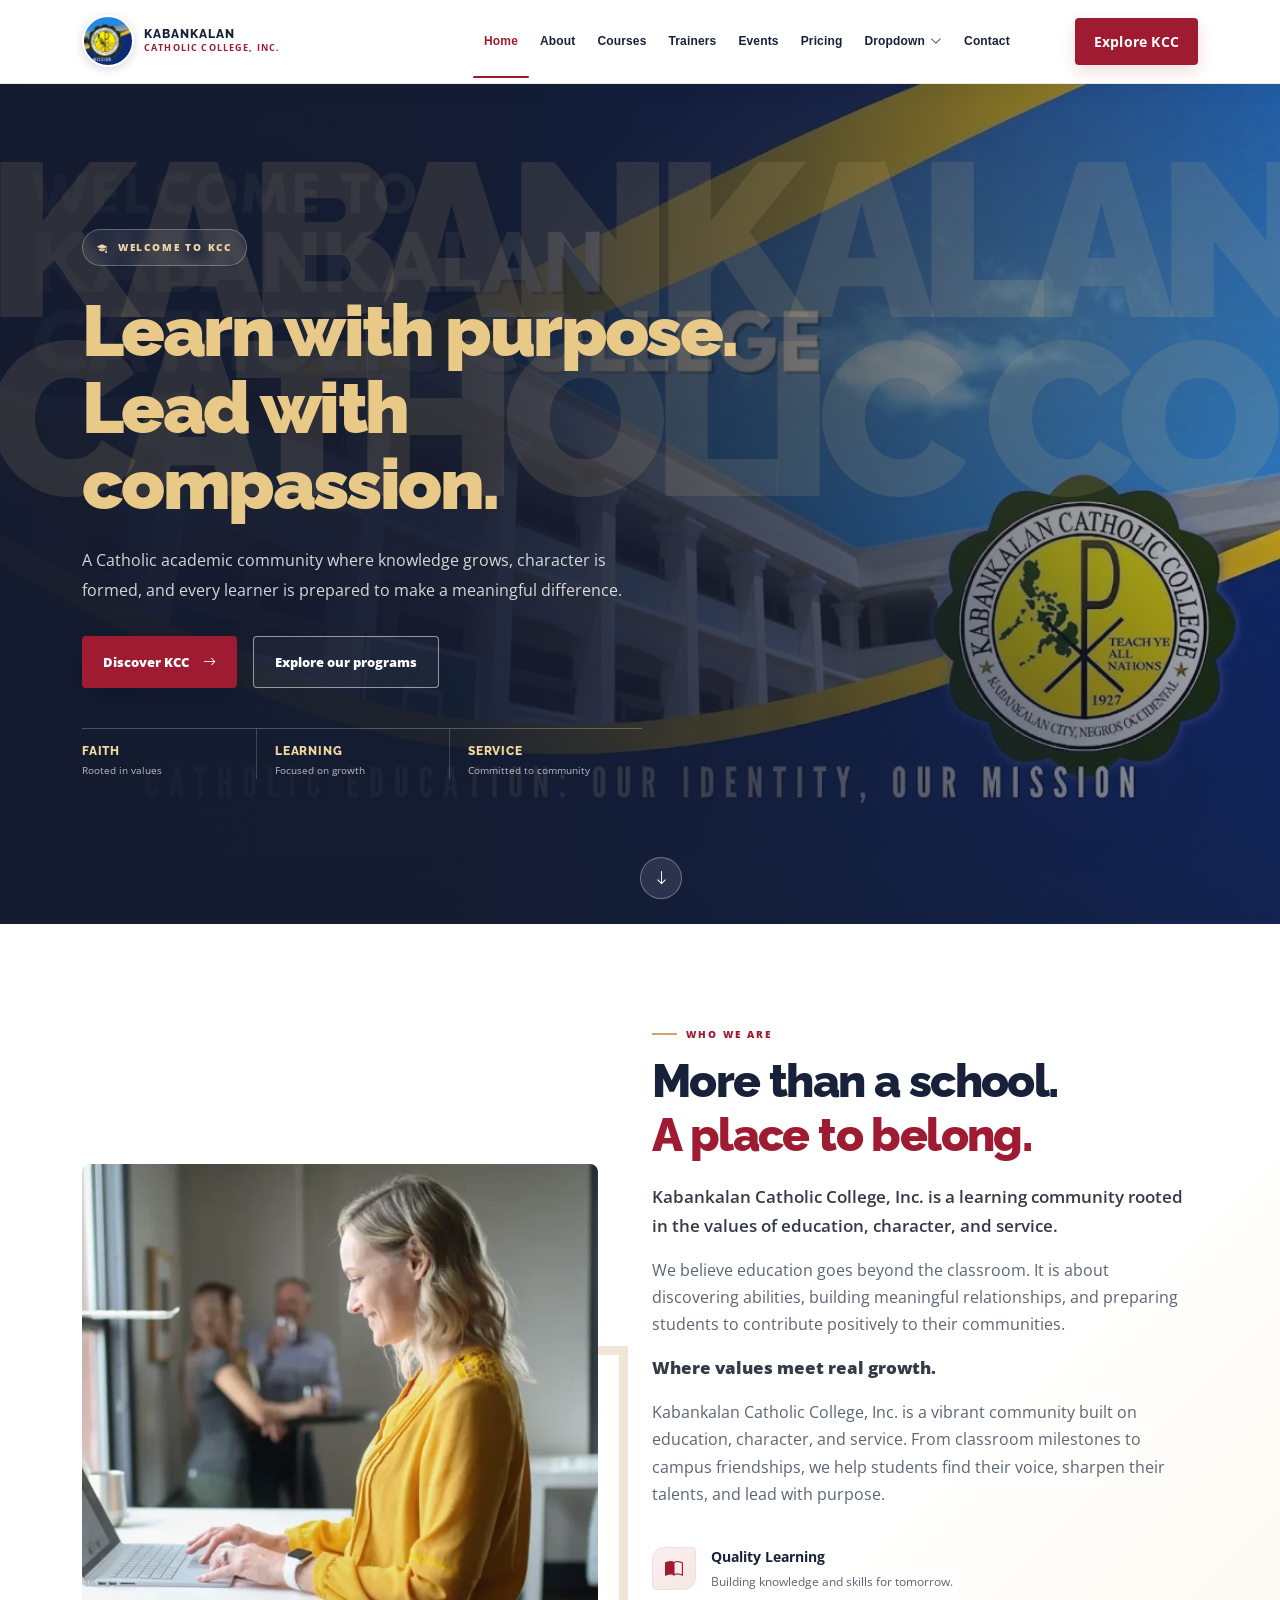
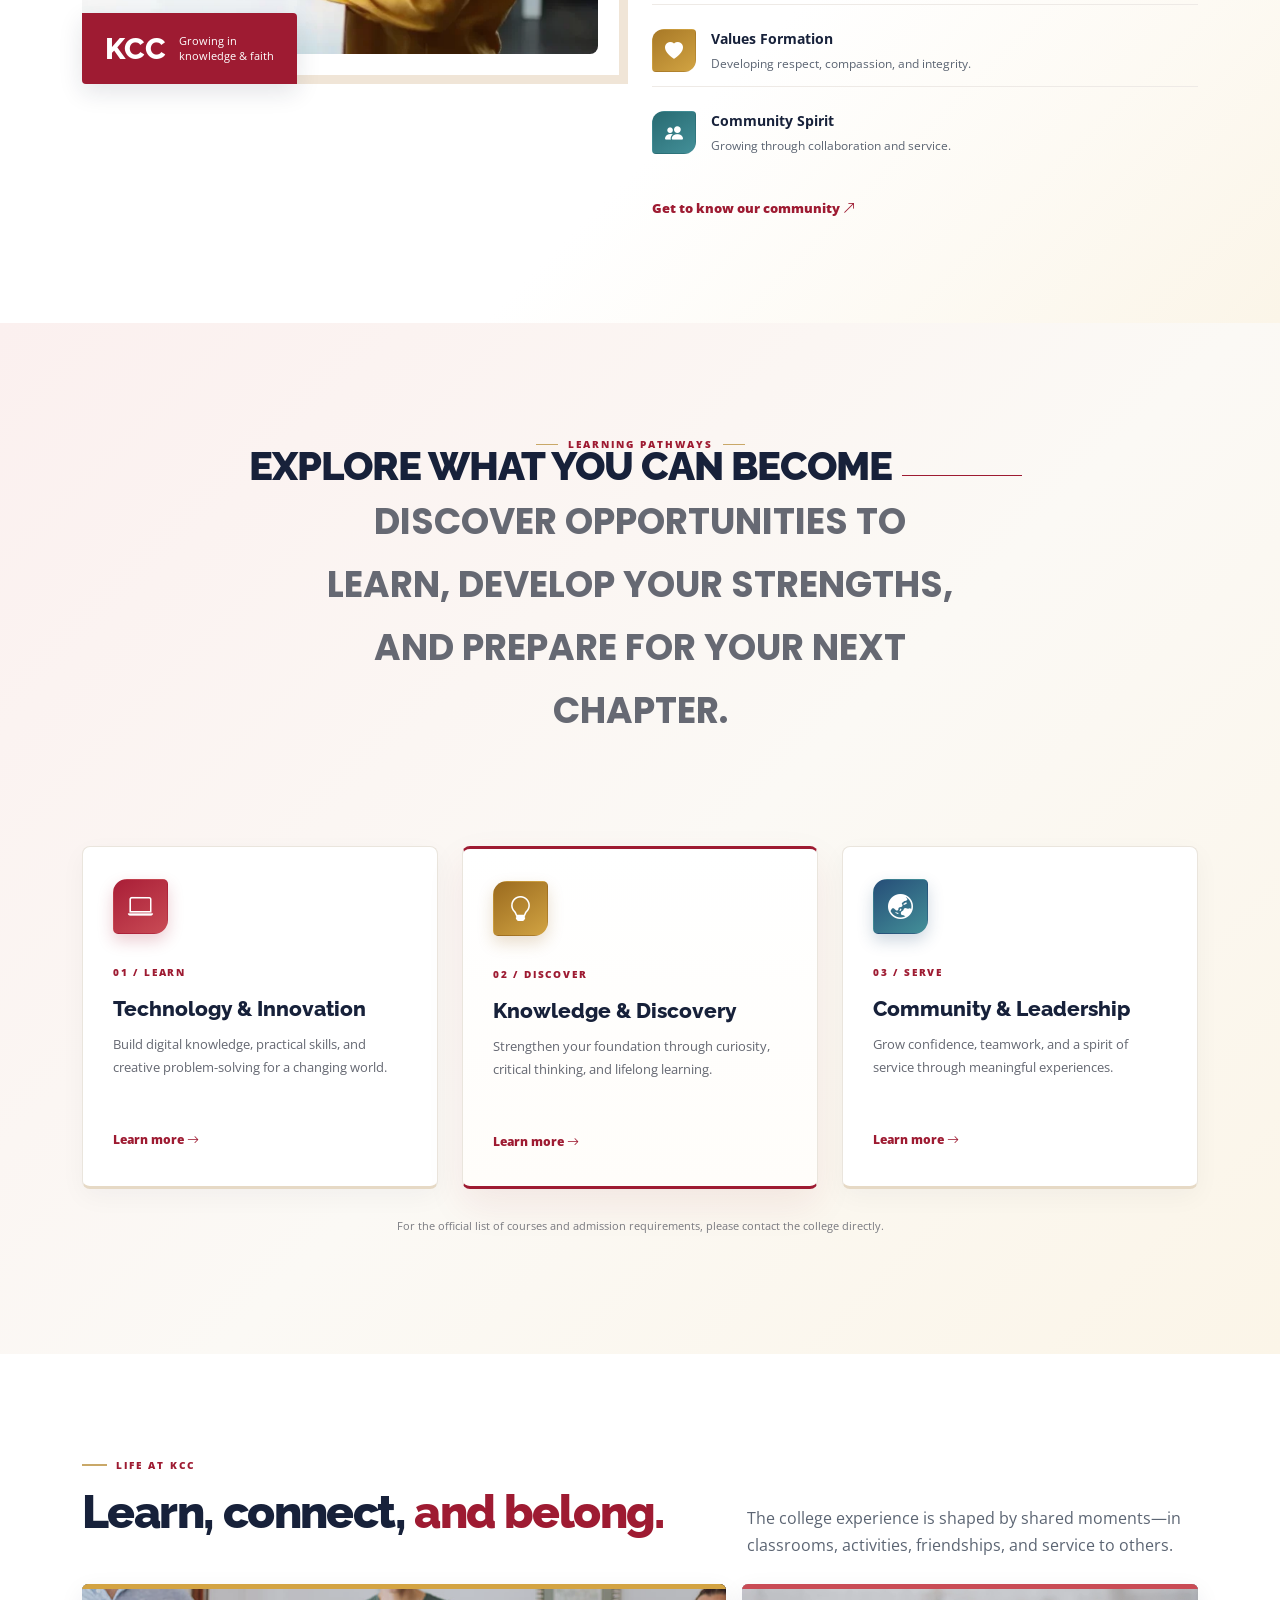
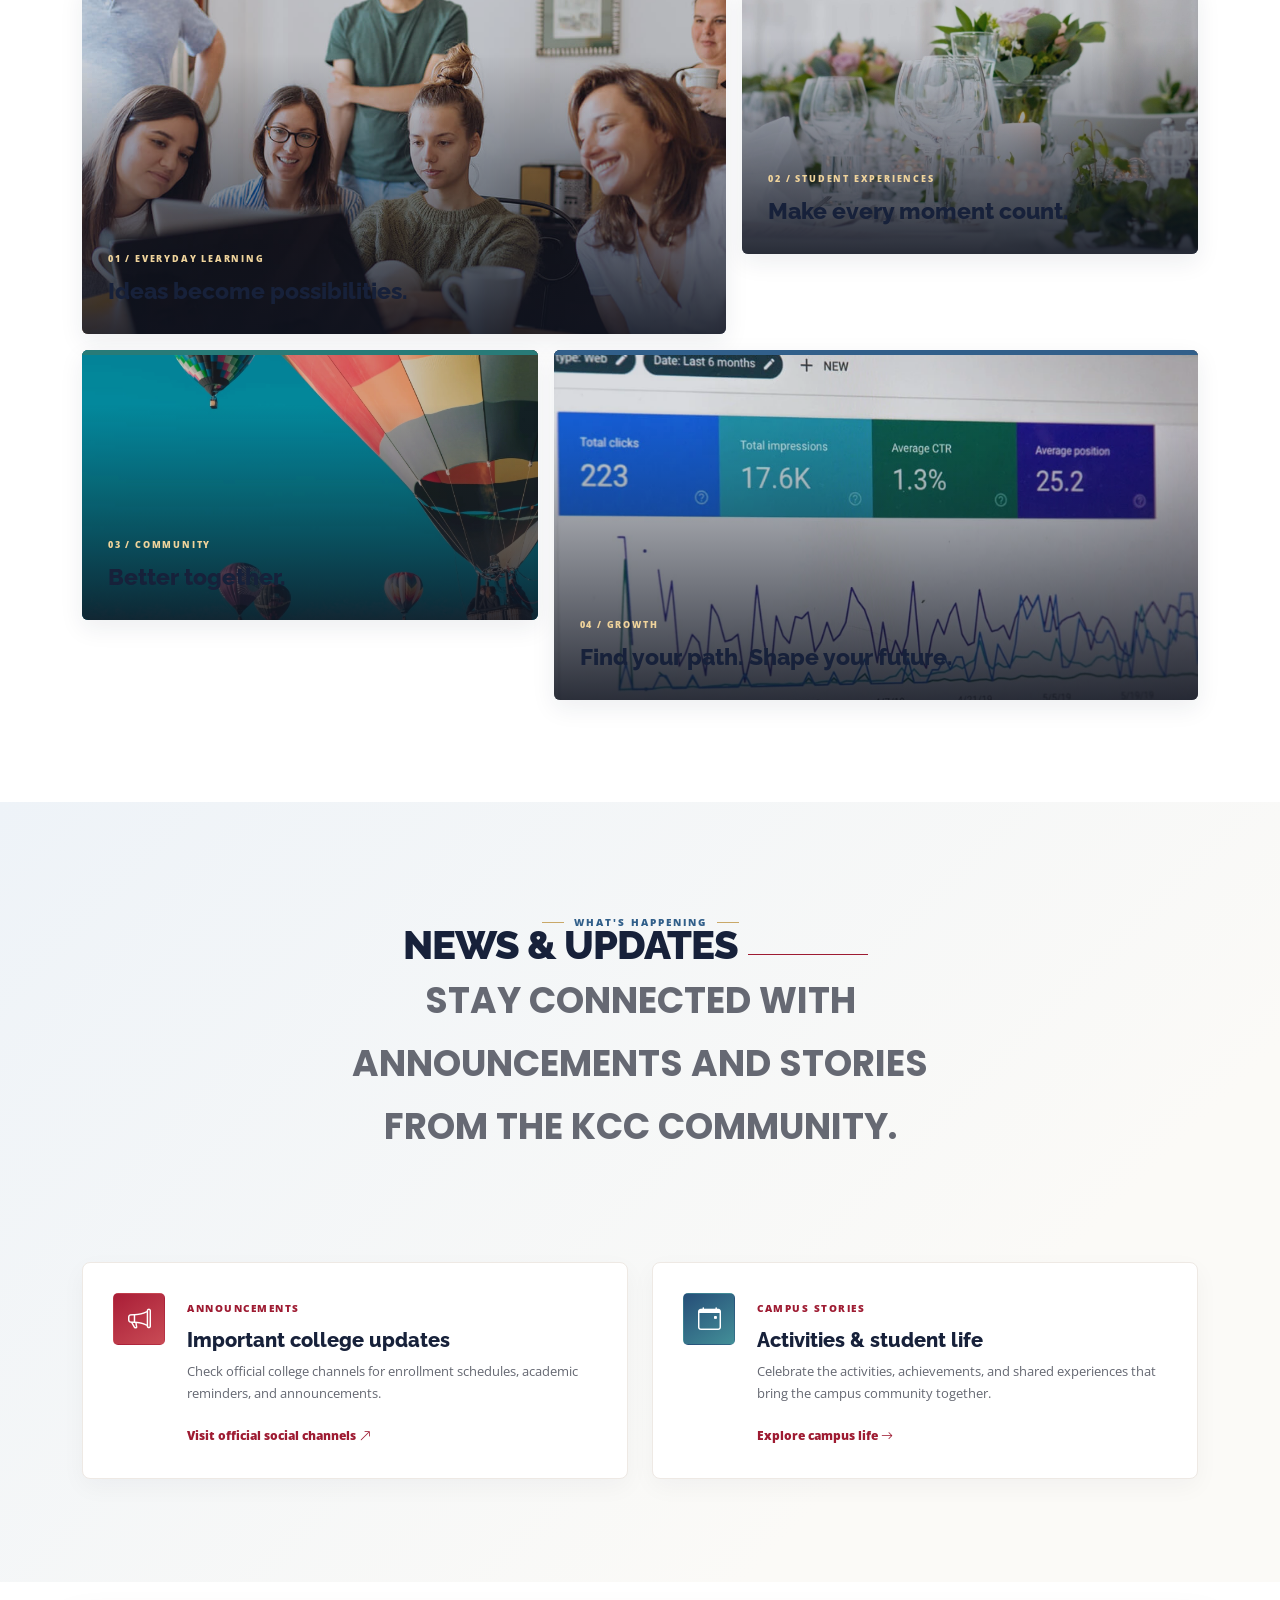
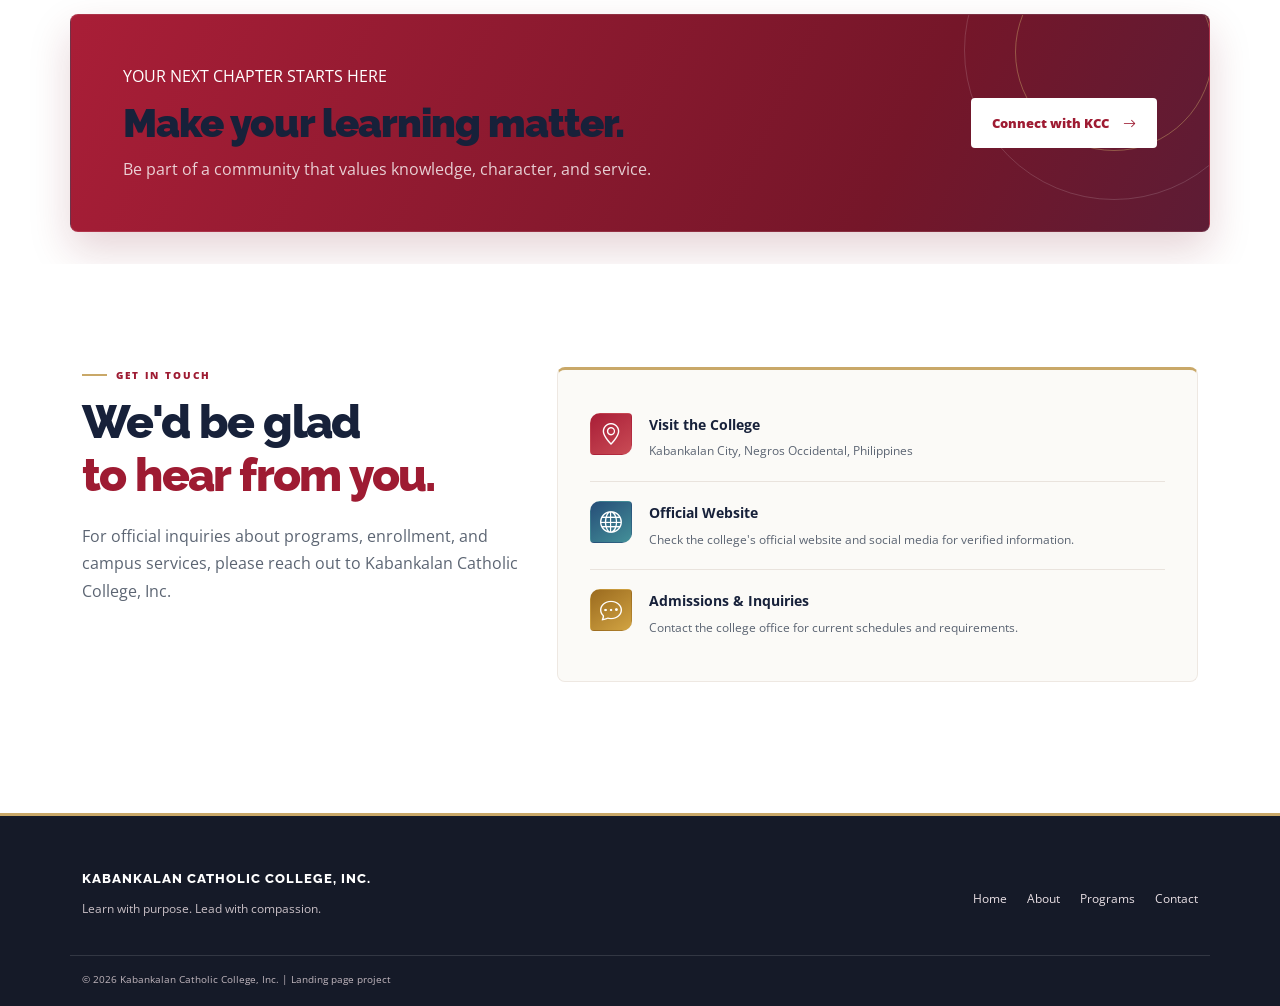
==== commit dae95f15: "Update assets/index" ====
--- a/index.html
+++ b/index.html
@@ -17,7 +17,7 @@
   <a class="btn-getstarted" href="#programs">Explore KCC</a>
 </div></header>
 <main id="main-content">
-<section id="home" class="hero-kcc" aria-label="Welcome to Kabankalan Catholic College"><div class="hero-shade"></div><div class="container position-relative"><div class="row align-items-center min-vh-hero"><div class="col-lg-8" data-aos="fade-up"><span class="eyebrow"><i class="bi bi-mortarboard-fill"></i> WELCOME TO KCC</span><h1>Learn with purpose.<br><em>Lead with compassion.</em></h1><p class="hero-lead">A Catholic academic community where knowledge grows, character is formed, and every learner is prepared to make a meaningful difference.</p><div class="d-flex flex-wrap gap-3"><a href="#about" class="btn-hero">Discover KCC <i class="bi bi-arrow-right"></i></a><a href="#programs" class="btn-outline-hero">Explore our programs</a></div><div class="hero-trust" aria-label="College values"><div><strong>Faith</strong><span>Rooted in values</span></div><div><strong>Learning</strong><span>Focused on growth</span></div><div><strong>Service</strong><span>Committed to community</span></div></div></div></div></div><a href="#about" class="scroll-cue" aria-label="Scroll to About"><i class="bi bi-arrow-down"></i></a></section>
+<section id="home" class="hero-kcc" aria-label="Welcome to Kabankalan Catholic College"><div class="hero-shade"></div><span class="hero-watermark" aria-hidden="true">KABANKALAN<br>CATHOLIC COLLEGE</span><div class="container position-relative"><div class="row align-items-center min-vh-hero"><div class="col-lg-8" data-aos="fade-up"><span class="eyebrow"><i class="bi bi-mortarboard-fill"></i> WELCOME TO KCC</span><h1>Learn with purpose.<br><em>Lead with compassion.</em></h1><p class="hero-lead">A Catholic academic community where knowledge grows, character is formed, and every learner is prepared to make a meaningful difference.</p><div class="d-flex flex-wrap gap-3"><a href="#about" class="btn-hero">Discover KCC <i class="bi bi-arrow-right"></i></a><a href="#programs" class="btn-outline-hero">Explore our programs</a></div><div class="hero-trust" aria-label="College values"><div><strong>Faith</strong><span>Rooted in values</span></div><div><strong>Learning</strong><span>Focused on growth</span></div><div><strong>Service</strong><span>Committed to community</span></div></div></div></div></div><a href="#about" class="scroll-cue" aria-label="Scroll to About"><i class="bi bi-arrow-down"></i></a></section>
 <section id="about" class="section about-kcc"><div class="container"><div class="row align-items-center gy-5"><div class="col-lg-6" data-aos="fade-right"><div class="about-image-wrap"><img src="assets/img/about/about-1.webp" class="img-fluid about-photo" alt="Education and learning"><div class="image-stamp"><strong>KCC</strong><span>Growing in<br>knowledge & faith</span></div></div></div><div class="col-lg-6" data-aos="fade-left"><div class="section-kicker">WHO WE ARE</div><h2 class="section-heading">More than a school.<br><span>A place to belong.</span></h2><p class="lead-copy">Kabankalan Catholic College, Inc. is a learning community rooted in the values of education, character, and service.</p><p>We believe education goes beyond the classroom. It is about discovering abilities, building meaningful relationships, and preparing students to contribute positively to their communities.</p><p class="lead-copy"><strong>Where values meet real growth.</strong></p><p>Kabankalan Catholic College, Inc. is a vibrant community built on education, character, and service. From classroom milestones to campus friendships, we help students find their voice, sharpen their talents, and lead with purpose.</p><div class="value-list"><div><i class="bi bi-book-half"></i><span><b>Quality Learning</b><small>Building knowledge and skills for tomorrow.</small></span></div><div><i class="bi bi-heart-fill"></i><span><b>Values Formation</b><small>Developing respect, compassion, and integrity.</small></span></div><div><i class="bi bi-people-fill"></i><span><b>Community Spirit</b><small>Growing through collaboration and service.</small></span></div></div><a href="#contact" class="text-link">Get to know our community <i class="bi bi-arrow-up-right"></i></a></div></div></div></section>
 <section id="programs" class="section programs-kcc"><div class="container"><div class="section-title text-center" data-aos="fade-up"><span>LEARNING PATHWAYS</span><h2>Explore what you can become</h2><p>Discover opportunities to learn, develop your strengths, and prepare for your next chapter.</p></div><div class="row gy-4"><div class="col-lg-4 col-md-6" data-aos="fade-up"><article class="program-card"><div class="program-icon"><i class="bi bi-laptop"></i></div><span class="program-number">01 / LEARN</span><h3>Technology & Innovation</h3><p>Build digital knowledge, practical skills, and creative problem-solving for a changing world.</p><a href="#contact">Learn more <i class="bi bi-arrow-right"></i></a></article></div><div class="col-lg-4 col-md-6" data-aos="fade-up" data-aos-delay="100"><article class="program-card featured"><div class="program-icon"><i class="bi bi-lightbulb"></i></div><span class="program-number">02 / DISCOVER</span><h3>Knowledge & Discovery</h3><p>Strengthen your foundation through curiosity, critical thinking, and lifelong learning.</p><a href="#contact">Learn more <i class="bi bi-arrow-right"></i></a></article></div><div class="col-lg-4 col-md-6" data-aos="fade-up" data-aos-delay="200"><article class="program-card"><div class="program-icon"><i class="bi bi-globe-asia-australia"></i></div><span class="program-number">03 / SERVE</span><h3>Community & Leadership</h3><p>Grow confidence, teamwork, and a spirit of service through meaningful experiences.</p><a href="#contact">Learn more <i class="bi bi-arrow-right"></i></a></article></div></div><p class="program-disclaimer">For the official list of courses and admission requirements, please contact the college directly.</p></div></section>
 <section id="campus" class="section campus-kcc"><div class="container"><div class="row align-items-end mb-4"><div class="col-lg-7"><div class="section-kicker">LIFE AT KCC</div><h2 class="section-heading">Learn, connect, <span>and belong.</span></h2></div><div class="col-lg-5"><p class="mb-0">The college experience is shaped by shared moments—in classrooms, activities, friendships, and service to others.</p></div></div><div class="row g-3 campus-grid"><div class="col-md-7"><div class="campus-tile tile-large"><img src="assets/img/about.jpg" alt="Campus learning environment"><div><span>01 / EVERYDAY LEARNING</span><h3>Ideas become possibilities.</h3></div></div></div><div class="col-md-5"><div class="campus-tile"><img src="assets/img/event/event-item-1.webp" alt="Student event"><div><span>02 / STUDENT EXPERIENCES</span><h3>Make every moment count.</h3></div></div></div><div class="col-md-5"><div class="campus-tile"><img src="assets/img/event/event-item-2.webp" alt="College community activity"><div><span>03 / COMMUNITY</span><h3>Better together.</h3></div></div></div><div class="col-md-7"><div class="campus-tile tile-wide"><img src="assets/img/course/course-2.webp" alt="Learning and collaboration"><div><span>04 / GROWTH</span><h3>Find your path. Shape your future.</h3></div></div></div></div></div></section>
--- a/assets/css/kcc-custom.css
+++ b/assets/css/kcc-custom.css
@@ -14,13 +14,34 @@
 
 /* Refined KCC landing-page design */
 :root {
+  --kcc-red: #9e1b32;
+  --kcc-red-dark: #751629;
+  --kcc-ink: #17213a;
+  --kcc-muted: #5c6573;
+  --kcc-cream: #f6f3ed;
+  --kcc-gold: #c9a868;
   --kcc-navy: #17213a;
-  --kcc-paper: #fbf9f6;
+  --kcc-paper: #fbfaf7;
+  --accent-color: var(--kcc-red);
+  --heading-color: var(--kcc-ink);
+  --default-color: var(--kcc-muted);
+  --background-color: #fff;
+  --surface-color: #fff;
+  --contrast-color: #fff;
+  --nav-color: var(--kcc-ink);
+  --nav-hover-color: var(--kcc-red);
+  --nav-dropdown-color: var(--kcc-ink);
+  --nav-dropdown-hover-color: var(--kcc-red);
 }
 
 body {
-  color: #585b64;
+  color: var(--kcc-muted);
   line-height: 1.7;
+}
+
+::selection {
+  color: #fff;
+  background: var(--kcc-red);
 }
 
 #header {
@@ -602,7 +623,7 @@
   .mobile-nav-active .navmenu a:hover,
   .mobile-nav-active .navmenu a.active,
   .mobile-nav-active .navmenu a.active:focus {
-    color: #5fcf80 !important;
+    color: var(--kcc-red) !important;
   }
 
   .mobile-nav-active .mobile-nav-toggle {
@@ -645,3 +666,567 @@
     scroll-behavior: auto !important;
   }
 }
+
+.about-kcc {
+  background: linear-gradient(180deg, #fff 0%, #fdfbf8 100%);
+}
+
+.programs-kcc {
+  background: linear-gradient(180deg, #fbfaf7 0%, #f4f0e9 100%);
+}
+
+.section-kicker:before {
+  content: '';
+  display: inline-block;
+  width: 25px;
+  height: 2px;
+  margin: 0 9px 3px 0;
+  background: var(--kcc-gold);
+}
+
+.section-title > span {
+  display: inline-flex;
+  align-items: center;
+  gap: 10px;
+}
+
+.section-title > span:before,
+.section-title > span:after {
+  content: '';
+  width: 22px;
+  height: 1px;
+  background: var(--kcc-gold);
+}
+
+.value-list i {
+  border: 1px solid #f0dfe0;
+  border-radius: 12px 4px 12px 4px;
+  background: linear-gradient(145deg, #fbf0ef, #f5e6e2);
+}
+
+.program-card {
+  border-bottom: 3px solid #e6d9c5;
+}
+
+.program-card.featured {
+  border-bottom-color: var(--kcc-red);
+  background: linear-gradient(180deg, #fff 0%, #fffdfa 100%);
+}
+
+.program-icon {
+  border: 1px solid #f0dfe0;
+  border-radius: 14px 5px 14px 5px;
+  background: linear-gradient(145deg, #fbf0ef, #f5e6e2);
+}
+
+.campus-tile {
+  outline: 1px solid rgb(201 168 104 / 20%);
+  outline-offset: -6px;
+}
+
+.news-icon {
+  border: 1px solid #eee1c8;
+  background: linear-gradient(145deg, #faf3e6, #f4e9d4);
+}
+
+.news-card {
+  transition: transform .25s ease, box-shadow .25s ease, border-color .25s ease;
+}
+
+.news-card:hover {
+  transform: translateY(-4px);
+  border-color: #e5d6be;
+  box-shadow: 0 16px 34px rgb(23 33 58 / 8%);
+}
+
+.cta-kcc > .container {
+  isolation: isolate;
+}
+
+.cta-kcc > .container:before,
+.cta-kcc > .container:after {
+  content: '';
+  position: absolute;
+  z-index: 0;
+  border: 1px solid rgb(255 255 255 / 15%);
+  border-radius: 50%;
+  pointer-events: none;
+}
+
+.cta-kcc > .container:before {
+  top: -115px;
+  right: -55px;
+  width: 300px;
+  height: 300px;
+}
+
+.cta-kcc > .container:after {
+  top: -62px;
+  right: -4px;
+  width: 198px;
+  height: 198px;
+  border-color: rgb(201 168 104 / 45%);
+}
+
+.cta-kcc > .container > .row {
+  position: relative;
+  z-index: 1;
+}
+
+.contact-panel {
+  border-top: 3px solid var(--kcc-gold);
+}
+
+.contact-panel > div:hover i {
+  color: var(--kcc-red-dark);
+}
+
+.footer-kcc {
+  border-top: 3px solid var(--kcc-gold);
+}
+
+.btn-hero:focus-visible,
+.btn-outline-hero:focus-visible,
+.btn-getstarted:focus-visible,
+.text-link:focus-visible,
+.footer-links a:focus-visible {
+  outline: 3px solid var(--kcc-gold);
+  outline-offset: 3px;
+}
+
+@media (max-width: 575px) {
+  .cta-kcc > .container:before {
+    right: -145px;
+  }
+
+  .cta-kcc > .container:after {
+    right: -95px;
+  }
+}
+
+#header {
+  border-bottom-color: #eee9e1;
+  box-shadow: 0 4px 20px rgb(23 33 58 / 6%);
+}
+
+.navmenu a {
+  padding-right: 11px !important;
+  padding-left: 11px !important;
+  color: var(--kcc-ink) !important;
+  font-weight: 600 !important;
+  transition: color .2s ease;
+}
+
+.navmenu a:hover,
+.navmenu a.active {
+  color: var(--kcc-red) !important;
+}
+
+.hero-kcc {
+  isolation: isolate;
+  background-position: center 54%;
+}
+
+.hero-kcc h1 {
+  text-wrap: balance;
+}
+
+.about-image-wrap,
+.program-card,
+.campus-tile,
+.news-card,
+.contact-panel {
+  border-radius: 8px;
+}
+
+.about-photo {
+  border-radius: 8px;
+}
+
+.program-card {
+  border: 1px solid #eae5dd;
+  border-bottom: 3px solid #e6d9c5;
+  box-shadow: 0 8px 26px rgb(23 33 58 / 4%);
+}
+
+.program-card.featured {
+  border-top: 3px solid var(--kcc-red);
+  border-bottom-color: var(--kcc-red);
+}
+
+.campus-tile {
+  outline: 0;
+  box-shadow: 0 8px 24px rgb(23 33 58 / 8%);
+}
+
+.news-card {
+  box-shadow: 0 8px 24px rgb(23 33 58 / 4%);
+}
+
+.contact-panel {
+  border-right: 1px solid #eee8e2;
+  border-bottom: 1px solid #eee8e2;
+  border-left: 1px solid #eee8e2;
+}
+
+.cta-kcc > .container {
+  border: 1px solid rgb(255 255 255 / 10%);
+}
+
+@media (max-width: 1199px) {
+  .navmenu a {
+    padding-right: 18px !important;
+    padding-left: 18px !important;
+  }
+}
+
+:root {
+  --kcc-rose-pale: #fbf0ef;
+  --kcc-gold-pale: #fbf5e8;
+  --kcc-blue-pale: #eef3f8;
+  --kcc-blue: #314b6b;
+}
+
+.about-kcc {
+  background: linear-gradient(135deg, #fff 0%, #fff 65%, var(--kcc-gold-pale) 100%);
+}
+
+.programs-kcc {
+  background: linear-gradient(135deg, var(--kcc-rose-pale) 0%, #fbf9f5 54%, var(--kcc-gold-pale) 100%);
+}
+
+.news-kcc {
+  background: linear-gradient(135deg, var(--kcc-blue-pale) 0%, #fbfaf7 74%);
+}
+
+.value-list > div:nth-child(2) i {
+  color: #94702b;
+  border-color: #eee2c9;
+  background: linear-gradient(145deg, #fcf7ed, #f5ecd9);
+}
+
+.value-list > div:nth-child(3) i {
+  color: var(--kcc-blue);
+  border-color: #dce5ee;
+  background: linear-gradient(145deg, #f1f5f9, #e6edf4);
+}
+
+.programs-kcc .row > div:nth-child(1) .program-icon {
+  color: var(--kcc-red);
+  border-color: #f0dfe0;
+  background: linear-gradient(145deg, #fbf0ef, #f4e3e3);
+}
+
+.programs-kcc .row > div:nth-child(2) .program-icon {
+  color: #94702b;
+  border-color: #eee2c9;
+  background: linear-gradient(145deg, #fcf7ed, #f5ecd9);
+}
+
+.programs-kcc .row > div:nth-child(3) .program-icon {
+  color: var(--kcc-blue);
+  border-color: #dce5ee;
+  background: linear-gradient(145deg, #f1f5f9, #e6edf4);
+}
+
+.news-kcc .row > div:nth-child(1) .news-icon {
+  color: var(--kcc-red);
+  border-color: #f0dfe0;
+  background: linear-gradient(145deg, #fbf0ef, #f4e3e3);
+}
+
+.news-kcc .row > div:nth-child(2) .news-icon {
+  color: var(--kcc-blue);
+  border-color: #dce5ee;
+  background: linear-gradient(145deg, #f1f5f9, #e6edf4);
+}
+
+.contact-panel > div i {
+  display: grid;
+  flex: 0 0 42px;
+  width: 42px;
+  height: 42px;
+  place-items: center;
+  border: 1px solid #f0dfe0;
+  border-radius: 10px 4px 10px 4px;
+  background: var(--kcc-rose-pale);
+}
+
+.contact-panel > div:nth-child(2) i {
+  color: var(--kcc-blue);
+  border-color: #dce5ee;
+  background: var(--kcc-blue-pale);
+}
+
+.contact-panel > div:nth-child(3) i {
+  color: #94702b;
+  border-color: #eee2c9;
+  background: var(--kcc-gold-pale);
+}
+
+@media (max-width: 575px) {
+  .about-kcc,
+  .programs-kcc,
+  .news-kcc {
+    background: var(--kcc-paper);
+  }
+}
+
+:root {
+  --kcc-teal: #287b78;
+  --kcc-coral: #c94b55;
+  --kcc-blue: #315f8a;
+}
+
+.programs-kcc .row > div:nth-child(1) .program-icon {
+  color: #fff;
+  border-color: transparent;
+  background: linear-gradient(145deg, #a91e37, var(--kcc-coral));
+  box-shadow: 0 7px 16px rgb(169 30 55 / 22%);
+}
+
+.programs-kcc .row > div:nth-child(2) .program-icon {
+  color: #fff;
+  border-color: transparent;
+  background: linear-gradient(145deg, #9b6b1f, #d1a342);
+  box-shadow: 0 7px 16px rgb(155 107 31 / 22%);
+}
+
+.programs-kcc .row > div:nth-child(3) .program-icon {
+  color: #fff;
+  border-color: transparent;
+  background: linear-gradient(145deg, #264e78, #438f98);
+  box-shadow: 0 7px 16px rgb(38 78 120 / 22%);
+}
+
+.value-list > div:nth-child(2) i {
+  color: #fff;
+  border-color: transparent;
+  background: linear-gradient(145deg, #a87927, #d1a342);
+}
+
+.value-list > div:nth-child(3) i {
+  color: #fff;
+  border-color: transparent;
+  background: linear-gradient(145deg, #286b72, #438f98);
+}
+
+.news-kcc .section-title > span {
+  color: var(--kcc-blue);
+}
+
+.news-kcc .row > div:nth-child(1) .news-icon {
+  color: #fff;
+  border-color: transparent;
+  background: linear-gradient(145deg, #a91e37, var(--kcc-coral));
+}
+
+.news-kcc .row > div:nth-child(2) .news-icon {
+  color: #fff;
+  border-color: transparent;
+  background: linear-gradient(145deg, #264e78, #438f98);
+}
+
+.campus-grid > div:nth-child(1) .campus-tile {
+  --tile-accent: #d3a342;
+}
+
+.campus-grid > div:nth-child(2) .campus-tile {
+  --tile-accent: var(--kcc-coral);
+}
+
+.campus-grid > div:nth-child(3) .campus-tile {
+  --tile-accent: var(--kcc-teal);
+}
+
+.campus-grid > div:nth-child(4) .campus-tile {
+  --tile-accent: var(--kcc-blue);
+}
+
+.campus-tile:before {
+  content: '';
+  position: absolute;
+  z-index: 1;
+  inset: 0 0 auto;
+  height: 5px;
+  background: var(--tile-accent, var(--kcc-gold));
+}
+
+.contact-panel > div i {
+  color: #fff;
+  border-color: transparent;
+  background: linear-gradient(145deg, #a91e37, var(--kcc-coral));
+}
+
+.contact-panel > div:nth-child(2) i {
+  color: #fff;
+  border-color: transparent;
+  background: linear-gradient(145deg, #264e78, #438f98);
+}
+
+.contact-panel > div:nth-child(3) i {
+  color: #fff;
+  border-color: transparent;
+  background: linear-gradient(145deg, #9b6b1f, #d1a342);
+}
+
+.cta-kcc > .container {
+  background: linear-gradient(115deg, #a91e37 0%, #751629 72%, #5d1c35 100%);
+}
+
+.navmenu a:after {
+  transform: scaleX(0);
+  transform-origin: left center;
+  transition: transform .24s ease;
+}
+
+.navmenu a:hover:after,
+.navmenu a.active:after {
+  transform: scaleX(1);
+}
+
+.hero-kcc:after {
+  content: '';
+  position: absolute;
+  z-index: 0;
+  inset: 0;
+  background: radial-gradient(ellipse at 82% 28%, rgb(201 168 104 / 20%), transparent 36%);
+  opacity: .8;
+  pointer-events: none;
+  animation: hero-glow 8s ease-in-out infinite alternate;
+}
+
+.about-photo {
+  transition: transform .6s cubic-bezier(.2, .7, .2, 1), filter .4s ease;
+}
+
+.about-image-wrap:hover .about-photo {
+  transform: scale(1.025);
+  filter: saturate(1);
+}
+
+.program-card .program-icon,
+.news-card .news-icon,
+.contact-panel i {
+  transition: transform .25s ease, box-shadow .25s ease;
+}
+
+.program-card:hover .program-icon,
+.news-card:hover .news-icon {
+  transform: translateY(-3px) rotate(-3deg);
+  box-shadow: 0 10px 20px rgb(23 33 58 / 16%);
+}
+
+.campus-tile img {
+  transition: transform .7s cubic-bezier(.2, .7, .2, 1), opacity .4s ease;
+}
+
+.campus-tile:hover img {
+  transform: scale(1.07);
+}
+
+.contact-panel > div:hover i {
+  transform: scale(1.08);
+  box-shadow: 0 6px 14px rgb(23 33 58 / 14%);
+}
+
+.btn-hero,
+.btn-getstarted {
+  position: relative;
+  overflow: hidden;
+}
+
+.btn-hero:after,
+.btn-getstarted:after {
+  content: '';
+  position: absolute;
+  inset: 0;
+  background: linear-gradient(110deg, transparent 25%, rgb(255 255 255 / 20%) 50%, transparent 75%);
+  transform: translateX(-120%);
+  transition: transform .55s ease;
+  pointer-events: none;
+}
+
+.btn-hero:hover:after,
+.btn-getstarted:hover:after {
+  transform: translateX(120%);
+}
+
+.scroll-cue {
+  animation: scroll-cue-bob 2.2s ease-in-out infinite;
+}
+
+@keyframes hero-glow {
+  from {
+    opacity: .45;
+  }
+
+  to {
+    opacity: .9;
+  }
+}
+
+@keyframes scroll-cue-bob {
+  0%, 100% {
+    transform: translateY(0);
+  }
+
+  50% {
+    transform: translateY(5px);
+  }
+}
+
+@media (prefers-reduced-motion: reduce) {
+  .hero-kcc:after,
+  .scroll-cue {
+    animation: none;
+  }
+}
+
+.hero-watermark {
+  position: absolute;
+  z-index: 1;
+  top: 8%;
+  left: -0.06em;
+  color: rgb(232 201 135 / 12%);
+  font: 900 clamp(96px, 17vw, 230px)/.82 Raleway, sans-serif;
+  letter-spacing: -.075em;
+  white-space: nowrap;
+  pointer-events: none;
+  user-select: none;
+  animation: watermark-breathe 9s ease-in-out infinite alternate;
+}
+
+.hero-kcc h1,
+.hero-kcc h1 em {
+  color: #e8c987;
+}
+
+.hero-watermark + .container {
+  z-index: 2;
+}
+
+@keyframes watermark-breathe {
+  from {
+    opacity: .65;
+    transform: translateX(0);
+  }
+
+  to {
+    opacity: 1;
+    transform: translateX(1.2%);
+  }
+}
+
+@media (max-width: 575px) {
+  .hero-watermark {
+    top: 12%;
+    font-size: 23vw;
+  }
+}
+
+@media (prefers-reduced-motion: reduce) {
+  .hero-watermark {
+    animation: none;
+  }
+}
